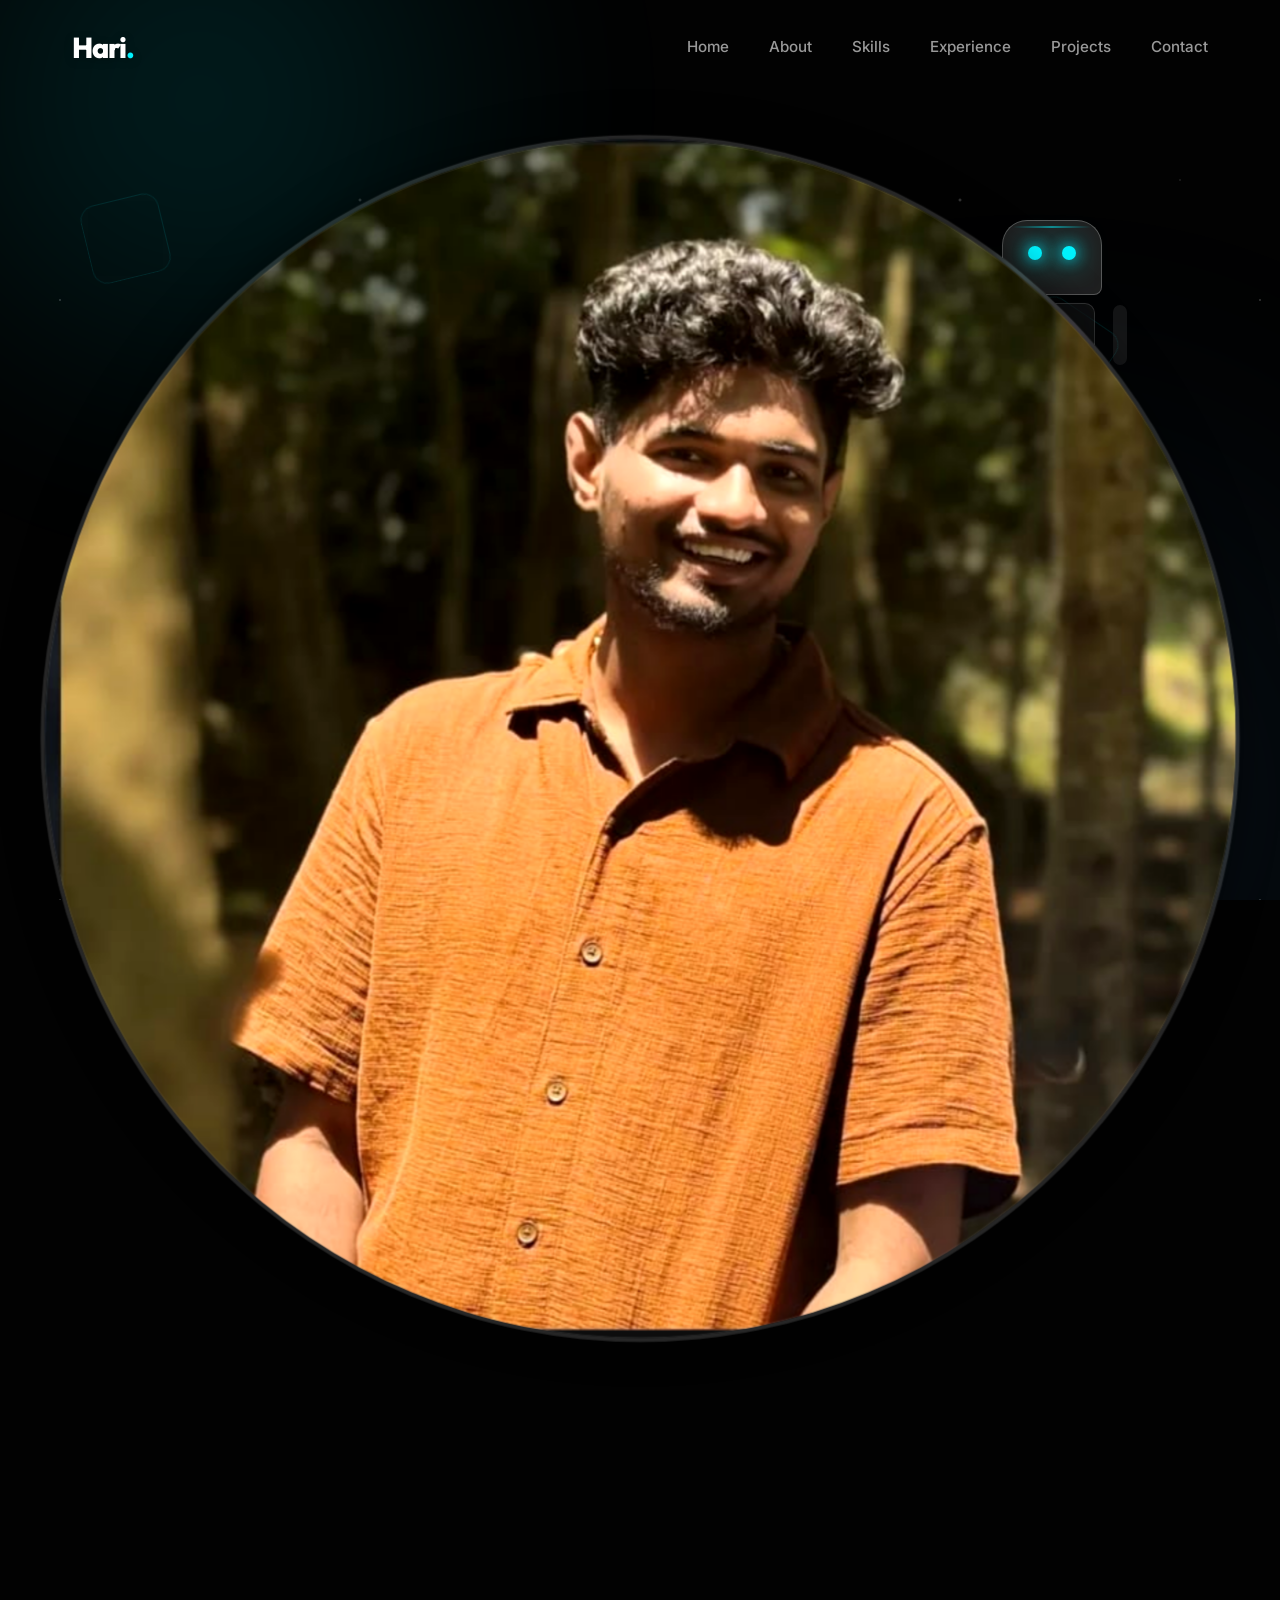
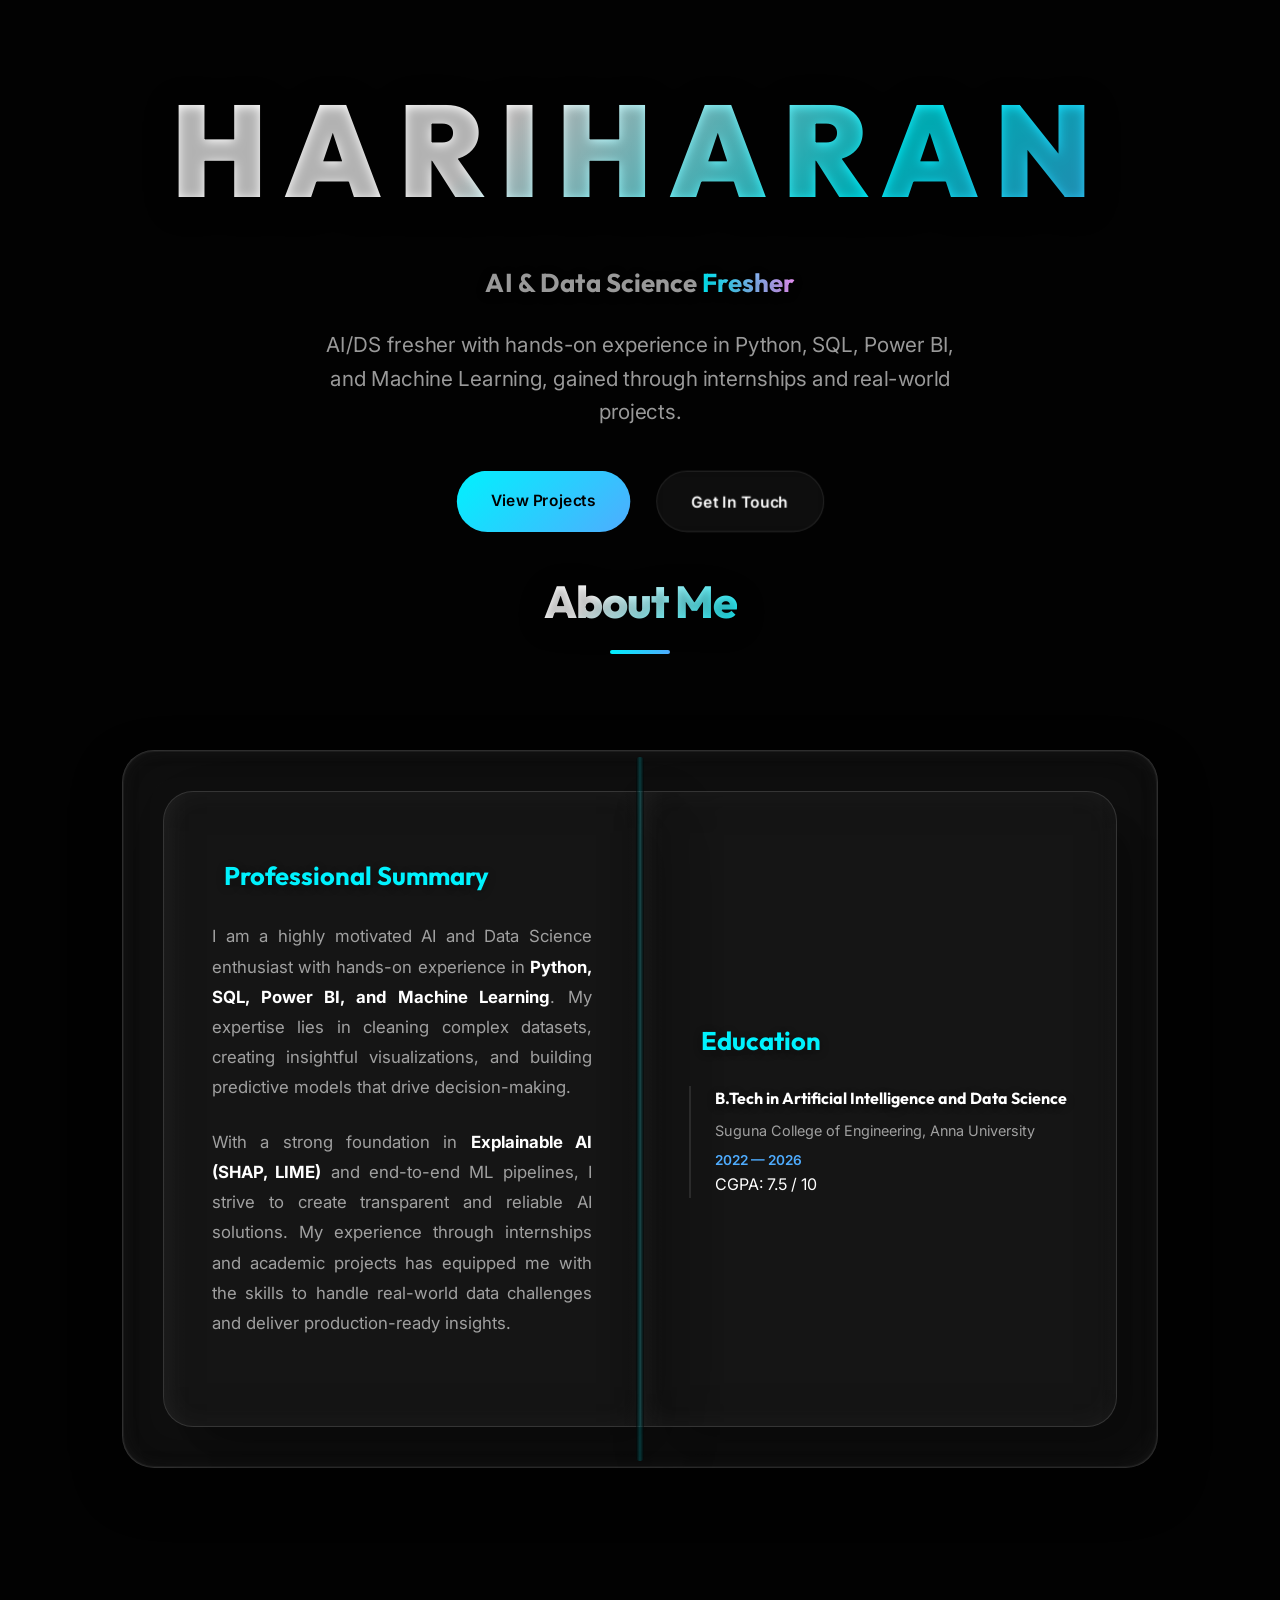
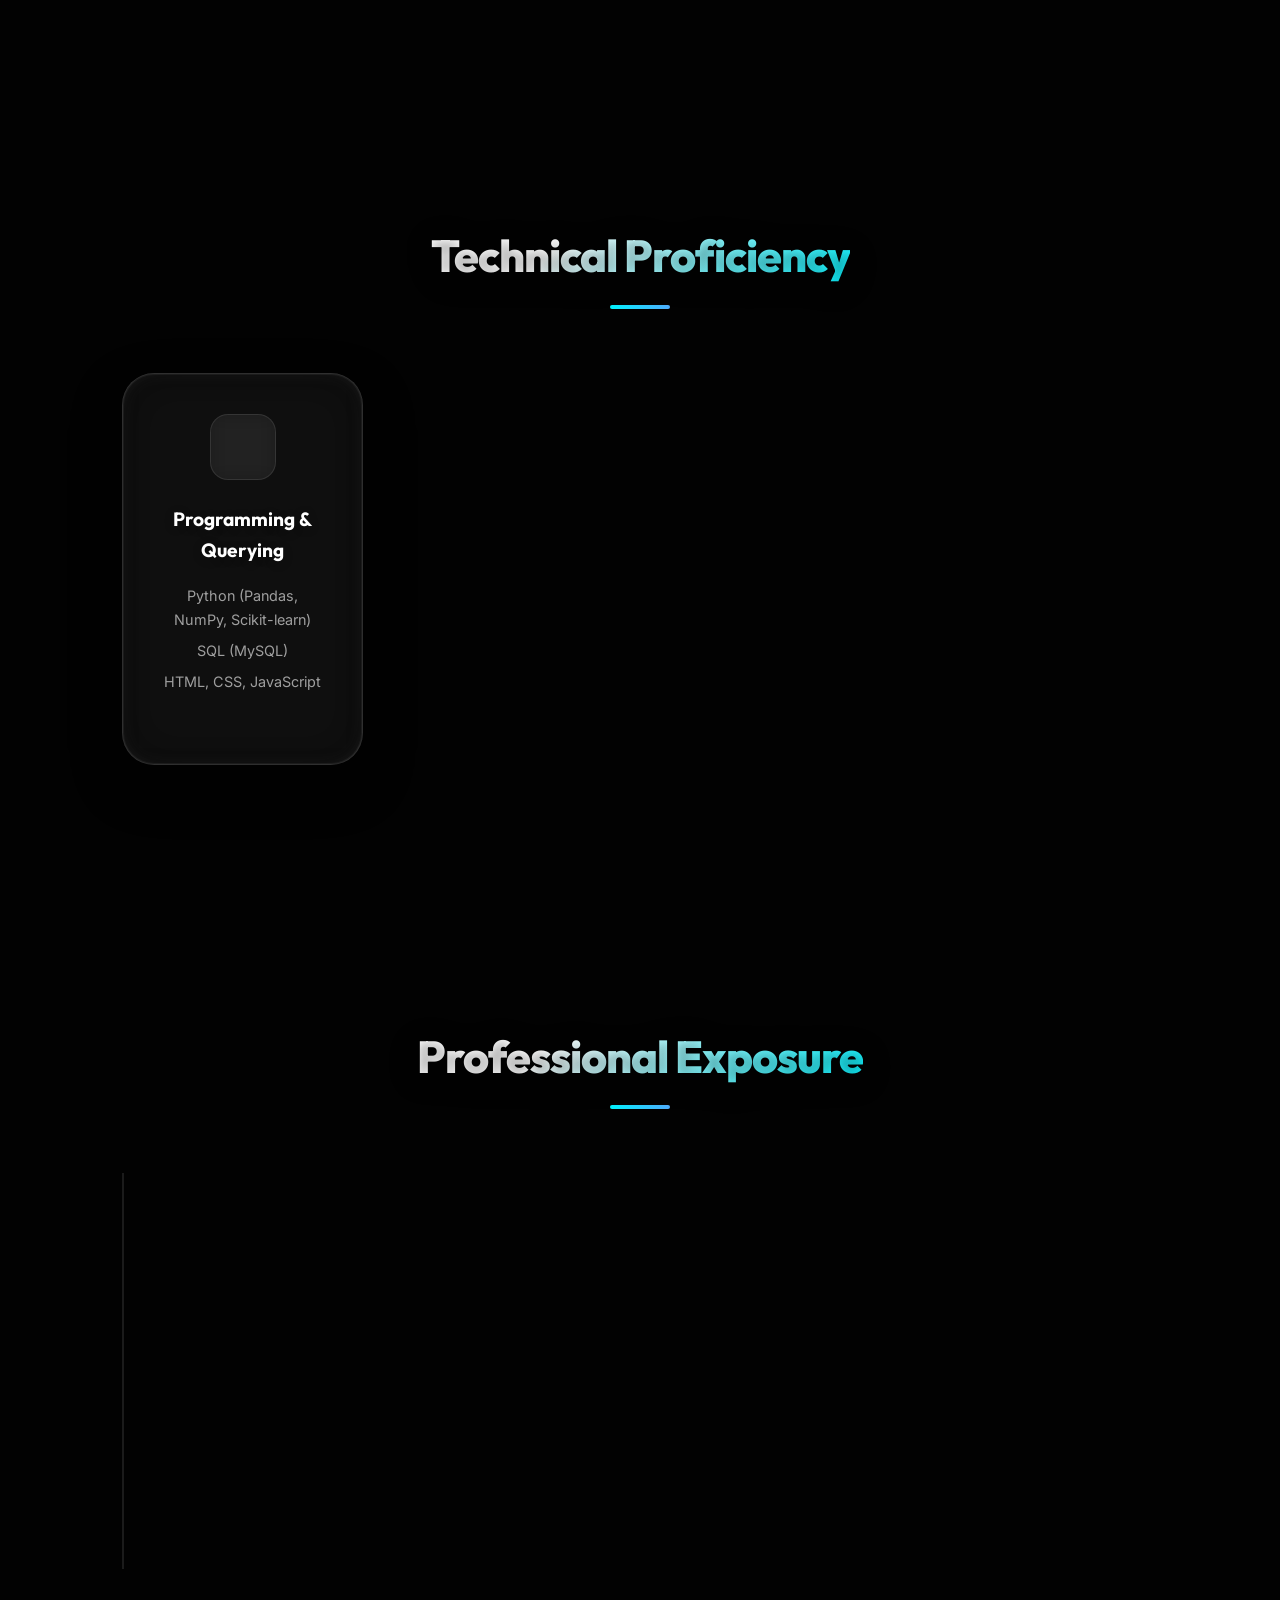
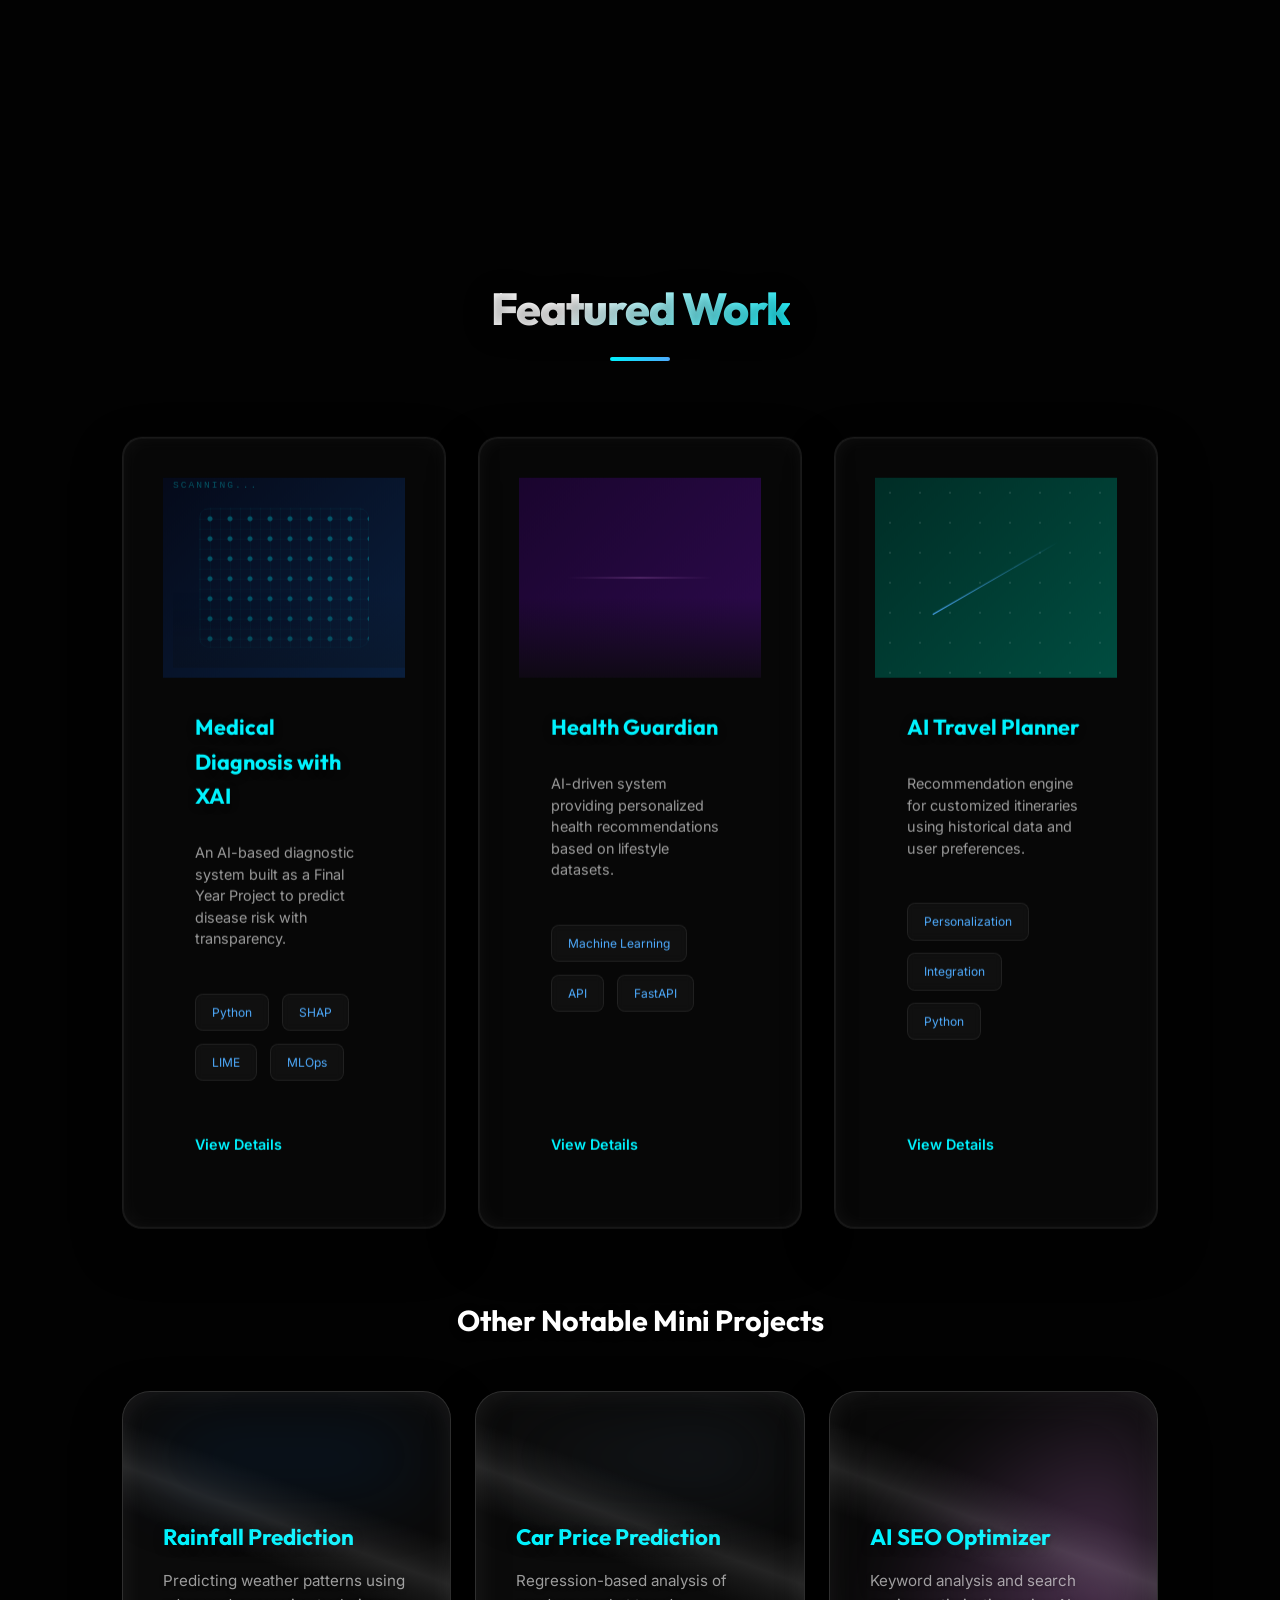
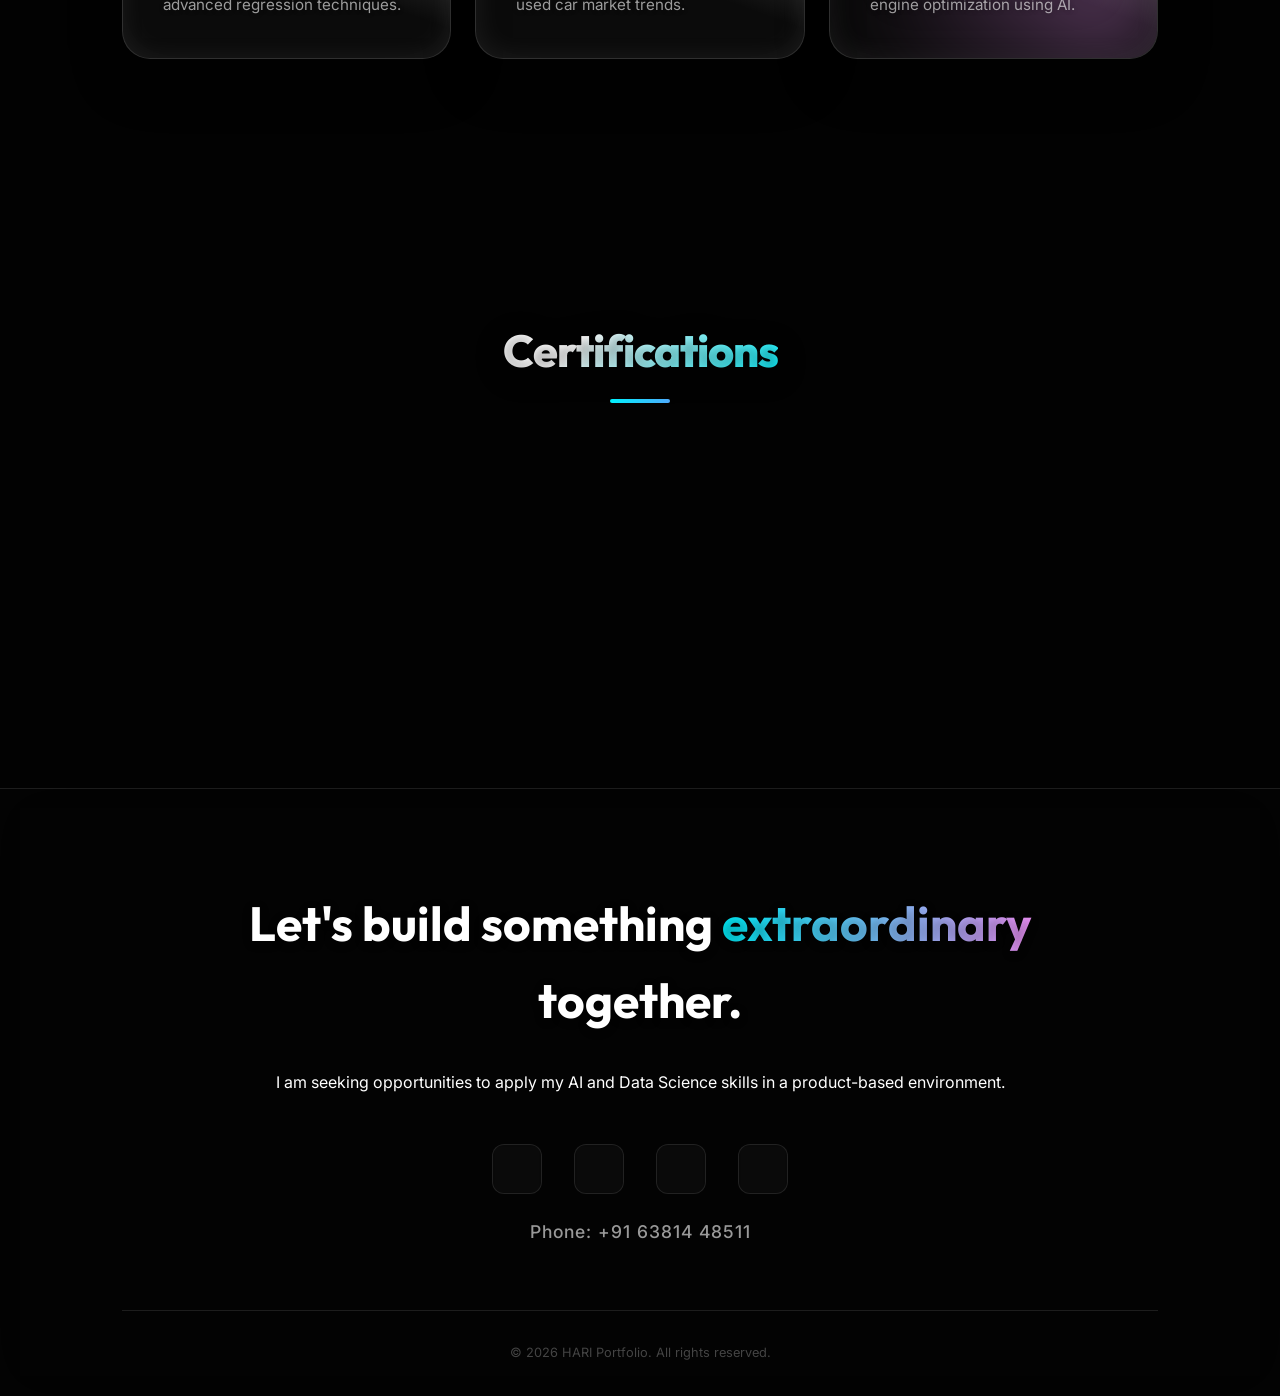
==== index.html @ d2ba9788 "Update index.html" ====
<!DOCTYPE html>
<html lang="en">

<head>
    <meta charset="UTF-8">
    <meta name="viewport" content="width=device-width, initial-scale=1.0">
    <title>Portfolio | AI & Data Science Fresher</title>
    <meta name="description"
        content="Professional portfolio of an AI & Machine Learning Engineer and Data Analyst specializing in Python, SQL, Power BI, and Explainable AI.">

    <!-- Google Fonts -->
    <link rel="preconnect" href="https://fonts.googleapis.com">
    <link rel="preconnect" href="https://fonts.gstatic.com" crossorigin>
    <link
        href="https://fonts.googleapis.com/css2?family=Inter:wght@300;400;500;600;700&family=Outfit:wght@300;400;500;600;700;800&display=swap"
        rel="stylesheet">

    <!-- Lucide Icons (via CDN) -->
    <script src="https://unpkg.com/lucide@latest"></script>

    <link rel="stylesheet" href="style.css">
</head>

<body>
    <!-- Background Parallax Elements -->
    <div class="parallax-bg">
        <div class="stars parallax" data-speed="0.05" data-translate-x="0.1"></div>
        <div class="floating-shape shape-1 parallax" data-speed="0.3" data-translate-x="-0.2">
            <i data-lucide="brain"></i>
        </div>
        <div class="floating-shape shape-2 parallax" data-speed="0.5" data-translate-x="0.3">
            <i data-lucide="network"></i>
        </div>
        <div class="floating-shape shape-3 parallax" data-speed="0.2" data-translate-x="-0.1">
            <i data-lucide="database"></i>
        </div>
        <div class="floating-shape shape-4 parallax" data-speed="0.4" data-translate-x="0.2">
            <i data-lucide="cpu"></i>
        </div>
        <div class="blob blob-1"></div>
        <div class="blob blob-2"></div>
        <div class="blob blob-3"></div>

        <!-- Floating Robot Assistant -->
        <div class="robot-container parallax" data-speed="0.6">
            <div class="robot">
                <div class="robot-head">
                    <div class="robot-eye left"></div>
                    <div class="robot-eye right"></div>
                    <div class="robot-scanner"></div>
                </div>
                <div class="robot-body">
                    <div class="robot-core"></div>
                </div>
                <div class="robot-arm left"></div>
                <div class="robot-arm right"></div>
            </div>
        </div>

        <div class="robot-container robot-2 parallax" data-speed="0.4">
            <div class="robot">
                <div class="robot-head">
                    <div class="robot-eye left"></div>
                    <div class="robot-eye right"></div>
                    <div class="robot-scanner"></div>
                </div>
                <div class="robot-body">
                    <div class="robot-core"></div>
                </div>
                <div class="robot-arm left"></div>
                <div class="robot-arm right"></div>
            </div>
        </div>
    </div>

    <!-- Navigation -->
    <nav id="navbar">
        <div class="nav-container">
            <div class="logo">Hari<span>.</span></div>
            <ul class="nav-links">
                <li><a href="#home">Home</a></li>
                <li><a href="#about">About</a></li>
                <li><a href="#skills">Skills</a></li>
                <li><a href="#experience">Experience</a></li>
                <li><a href="#projects">Projects</a></li>
                <li><a href="#contact">Contact</a></li>
            </ul>
            <div class="menu-toggle" id="mobile-menu">
                <i data-lucide="menu"></i>
            </div>
        </div>
    </nav>

    <main>
        <!-- Home / Hero Section -->
        <section id="home" class="hero">
            <div class="profile-container parallax" data-speed="0.1" data-scale="1.05">
                <div class="profile-frame">
                    <img src="WhatsApp Image 2026-02-09 at 9.41.55 PM.jpeg" alt="HARIHARAN" class="profile-img">
                    <div class="frame-glow"></div>
                </div>
            </div>
            <div class="content parallax" data-speed="0.4" data-scale="1.1">
                <h2 class="reveal">Hello, I'm</h2>
                <h1 class="reveal delay-1">HARIHARAN</h1>
                <h3 class="reveal delay-1 subtitle">AI & Data Science <span class="gradient-text">Fresher</span></h3>
                <p class="reveal delay-2">AI/DS fresher with hands-on experience in Python, SQL, Power BI, and Machine
                    Learning, gained through internships and real-world projects.</p>
                <div class="cta-btns reveal delay-3">
                    <a href="#projects" class="btn btn-primary">View Projects</a>
                    <a href="#contact" class="btn btn-secondary">Get In Touch</a>
                </div>
            </div>
        </section>

        <!-- About / Summary Section -->
        <section id="about" class="section">
            <div class="container">
                <div class="section-title">
                    <h2>About Me</h2>
                    <div class="line"></div>
                </div>
                <div class="about-book-container reveal">
                    <div class="book-spine"></div>
                    <div class="about-content glass book-frame">
                        <!-- Left Page -->
                        <div class="book-page left-page">
                            <div class="about-text">
                                <h3><i data-lucide="user"></i> Professional Summary</h3>
                                <p>I am a highly motivated AI and Data Science enthusiast with hands-on experience in
                                    <strong>Python, SQL, Power BI, and Machine Learning</strong>. My expertise lies in
                                    cleaning
                                    complex datasets, creating insightful visualizations, and building predictive models
                                    that
                                    drive decision-making.
                                </p>
                                <p>With a strong foundation in <strong>Explainable AI (SHAP, LIME)</strong> and
                                    end-to-end
                                    ML
                                    pipelines, I strive to create transparent and reliable AI solutions. My experience
                                    through
                                    internships and academic projects has equipped me with the skills to handle
                                    real-world data
                                    challenges and deliver production-ready insights.</p>
                            </div>
                        </div>

                        <!-- Right Page -->
                        <div class="book-page right-page">
                            <div class="education">
                                <h3><i data-lucide="graduation-cap"></i> Education</h3>
                                <div class="edu-item">
                                    <h4>B.Tech in Artificial Intelligence and Data Science</h4>
                                    <p class="school">Suguna College of Engineering, Anna University</p>
                                    <p class="date">2022 — 2026</p>
                                    <p class="status">CGPA: 7.5 / 10</p>
                                </div>
                            </div>
                        </div>
                    </div>
                </div>
            </div>
        </section>

        <!-- Skills Section -->
        <section id="skills" class="section">
            <div class="container">
                <div class="section-title">
                    <h2>Technical Proficiency</h2>
                    <div class="line"></div>
                </div>
                <div class="skills-grid">
                    <div class="skill-category glass card">
                        <div class="icon-box"><i data-lucide="code"></i></div>
                        <h3>Programming & Querying</h3>
                        <ul>
                            <li>Python (Pandas, NumPy, Scikit-learn)</li>
                            <li>SQL (MySQL)</li>
                            <li>HTML, CSS, JavaScript</li>
                        </ul>
                    </div>
                    <div class="skill-category glass card reveal delay-1">
                        <div class="icon-box"><i data-lucide="bar-chart-3"></i></div>
                        <h3>Data Analysis & Viz</h3>
                        <ul>
                            <li>Power BI (DAX, Dashboards)</li>
                            <li>Excel (Pivot Tables, VLOOKUP)</li>
                            <li>Matplotlib & Seaborn</li>
                        </ul>
                    </div>
                    <div class="skill-category glass card reveal delay-2">
                        <div class="icon-box"><i data-lucide="brain-circuit"></i></div>
                        <h3>Machine Learning</h3>
                        <ul>
                            <li>EDA & Feature Engineering</li>
                            <li>Supervised & Unsupervised Learning</li>
                            <li>Explainable AI (SHAP, LIME)</li>
                        </ul>
                    </div>
                    <div class="skill-category glass card reveal delay-3">
                        <div class="icon-box"><i data-lucide="wrench"></i></div>
                        <h3>Web & Tools</h3>
                        <ul>
                            <li>HTML, CSS, JavaScript (Node.js basics)</li>
                            <li>Git & GitHub</li>
                            <li>Jupyter, Colab, VS Code</li>
                        </ul>
                    </div>
                </div>
            </div>
        </section>

        <!-- Experience Section -->
        <section id="experience" class="section">
            <div class="container">
                <div class="section-title">
                    <h2>Professional Exposure</h2>
                    <div class="line"></div>
                </div>
                <div class="timeline">
                    <div class="timeline-item glass card reveal">
                        <div class="time">Aug – Oct 2025</div>
                        <div class="content">
                            <h3>AI & Machine Learning Intern</h3>
                            <h4>Big-Si-Bucks Innovation Pvt. Ltd.</h4>
                            <ul>
                                <li>Applied supervised and unsupervised ML models on real-world datasets for predictive
                                    analytics.</li>
                                <li>Performed comprehensive data preprocessing, feature engineering, and rigorous model
                                    evaluation.</li>
                                <li>Built explainable AI solutions using SHAP and LIME to provide transparent model
                                    decisions.</li>
                                <li>Developed ML pipelines and supported deployment for real-time inference in an
                                    industry setting.</li>
                                <li>Utilized Python and Power BI to bridge the gap between model performance and
                                    business insights.</li>
                            </ul>
                        </div>
                    </div>
                </div>
            </div>
        </section>

        <!-- Projects Section -->
        <section id="projects" class="section">
            <div class="container">
                <div class="section-title">
                    <h2>Featured Work</h2>
                    <div class="line"></div>
                </div>
                <div class="projects-grid">
                    <!-- Project 1 -->
                    <div class="project-card glass reveal parallax" data-speed="0.1">
                        <div class="project-img" id="img-medical">
                            <i data-lucide="stethoscope" class="project-main-icon"></i>
                        </div>
                        <div class="project-info">
                            <h3>Medical Diagnosis with XAI</h3>
                            <p>An AI-based diagnostic system built as a Final Year Project to predict disease risk with
                                transparency.</p>
                            <div class="tags">
                                <span>Python</span><span>SHAP</span><span>LIME</span><span>MLOps</span>
                            </div>
                            <a href="javascript:void(0)" class="project-link"
                                onclick="openProjectModal('medical-xai')">View Details <i
                                    data-lucide="arrow-up-right"></i></a>
                        </div>
                    </div>
                    <!-- Project 2 -->
                    <div class="project-card glass reveal delay-1 parallax" data-speed="0.1">
                        <div class="project-img" id="img-health">
                            <i data-lucide="shield-check" class="project-main-icon"></i>
                        </div>
                        <div class="project-info">
                            <h3>Health Guardian</h3>
                            <p>AI-driven system providing personalized health recommendations based on lifestyle
                                datasets.</p>
                            <div class="tags">
                                <span>Machine Learning</span><span>API</span><span>FastAPI</span>
                            </div>
                            <a href="javascript:void(0)" class="project-link"
                                onclick="openProjectModal('health-guardian')">View Details <i
                                    data-lucide="arrow-up-right"></i></a>
                        </div>
                    </div>
                    <!-- Project 3 -->
                    <div class="project-card glass reveal delay-2 parallax" data-speed="0.1">
                        <div class="project-img" id="img-travel">
                            <i data-lucide="map" class="project-main-icon"></i>
                        </div>
                        <div class="project-info">
                            <h3>AI Travel Planner</h3>
                            <p>Recommendation engine for customized itineraries using historical data and user
                                preferences.</p>
                            <div class="tags">
                                <span>Personalization</span><span>Integration</span><span>Python</span>
                            </div>
                            <a href="javascript:void(0)" class="project-link"
                                onclick="openProjectModal('travel-planner')">View Details <i
                                    data-lucide="arrow-up-right"></i></a>
                        </div>
                    </div>
                </div>

                <div class="additional-projects">
                    <h3>Other Notable Mini Projects</h3>
                    <div class="other-grid">
                        <div class="other-card glass reveal project-rainfall">
                            <div class="other-card-bg"></div>
                            <i data-lucide="cloud-rain" class="mini-project-icon"></i>
                            <h4>Rainfall Prediction</h4>
                            <p>Predicting weather patterns using advanced regression techniques.</p>
                        </div>
                        <div class="other-card glass reveal project-car">
                            <div class="other-card-bg"></div>
                            <i data-lucide="car" class="mini-project-icon"></i>
                            <h4>Car Price Prediction</h4>
                            <p>Regression-based analysis of used car market trends.</p>
                        </div>
                        <div class="other-card glass reveal project-seo">
                            <div class="other-card-bg"></div>
                            <i data-lucide="search" class="mini-project-icon"></i>
                            <h4>AI SEO Optimizer</h4>
                            <p>Keyword analysis and search engine optimization using AI.</p>
                        </div>
                    </div>
                </div>
            </div>
        </section>

        <!-- Certifications Section -->
        <section id="certifications" class="section">
            <div class="container">
                <div class="section-title">
                    <h2>Certifications</h2>
                    <div class="line"></div>
                </div>
                <div class="certs-list">
                    <div class="cert-item glass reveal clickable-cert"
                        onclick="openCertModal('cert_oracle.png', 'Oracle Cloud Infrastructure – Foundations')">
                        <i data-lucide="award"></i>
                        <span>Oracle Cloud Infrastructure – Foundations</span>
                    </div>
                    <div class="cert-item glass reveal clickable-cert"
                        onclick="openCertModal('cert_google.png', 'Google Data Analytics – Foundations')">
                        <i data-lucide="award"></i>
                        <span>Google Data Analytics – Foundations</span>
                    </div>
                    <div class="cert-item glass reveal clickable-cert"
                        onclick="openCertModal('cert_ibm.png', 'IBM Machine Learning Certification')">
                        <i data-lucide="award"></i>
                        <span>IBM Machine Learning Certification</span>
                    </div>
                    <div class="cert-item glass reveal clickable-cert"
                        onclick="openCertModal('cert_excel.png', 'Business Analytics with Excel')">
                        <i data-lucide="award"></i>
                        <span>Business Analytics with Excel</span>
                    </div>
                    <div class="cert-item glass reveal clickable-cert"
                        onclick="openCertModal('cert_devops.png', 'DevOps – Infosys Springboard')">
                        <i data-lucide="award"></i>
                        <span>DevOps – Infosys Springboard</span>
                    </div>
                    <div class="cert-item glass reveal clickable-cert"
                        onclick="openCertModal('cert_office.png', 'Microsoft Office Essentials')">
                        <i data-lucide="award"></i>
                        <span>Microsoft Office Essentials</span>
                    </div>
                </div>
            </div>
        </section>
    </main>

    <footer id="contact">
        <div class="container">
            <div class="footer-content">
                <div class="footer-info">
                    <h2>Let's build something <span class="gradient-text">extraordinary</span> together.</h2>
                    <p>I am seeking opportunities to apply my AI and Data Science skills in a product-based environment.
                    </p>
                    <div class="social-links">
                        <a href="https://github.com/Hariklk" target="_blank" title="My GitHub Profile"><i
                                data-lucide="github"></i></a>
                        <a href="https://www.linkedin.com/in/hariharan9585b/" target="_blank"
                            title="My LinkedIn Profile"><i data-lucide="linkedin"></i></a>
                        <a href="mailto:hariharan9585B@gmail.com" title="Email Me"><i data-lucide="mail"></i></a>
                        <a href="tel:6381448511" title="Call Me"><i data-lucide="phone"></i></a>
                    </div>
                    <p class="phone-number">Phone: +91 63814 48511</p>
                </div>
            </div>
            <div class="footer-bottom">
                <p>&copy; 2026 HARI Portfolio. All rights reserved.</p>
            </div>
        </div>
    </footer>

    <script src="script.js"></script>
    <script>
        lucide.createIcons();

        // Project Modals Data
        const projectsData = {
            'travel-planner': {
                title: 'AI Travel Planner',
                overview: 'An AI-powered travel planning and tracking application that generates personalized travel itineraries based on user preferences, budget, travel history, and trip duration. The system helps users plan smarter trips by recommending destinations, activities, and schedules using machine learning.',
                problem: 'Travel planning is often time-consuming and generic, with limited personalization. Users struggle to find itineraries that match their preferences, budget, and interests. This project addresses the need for an intelligent, personalized travel planning solution that adapts to individual user data.',
                tech: ['Python', 'Scikit-learn', 'Pandas', 'NumPy', 'Matplotlib', 'Seaborn', 'Flask', 'MySQL'],
                github: 'https://github.com/Hariklk/t-A-Personalized-Travel-Planning-and-Tracking-App'
            },
            'health-guardian': {
                title: 'Health Guardian – AI Health Recommendation System',
                overview: 'Health Guardian is an AI-powered health recommendation system that delivers personalized health insights and preventive recommendations based on user health metrics and lifestyle data. The system leverages machine learning to support informed health decisions and promote proactive wellness management.',
                problem: 'Generic health advice fails to consider individual health conditions and lifestyle differences. Users lack personalized, data-driven recommendations that adapt to their unique profiles. This project addresses this gap by providing customized health recommendations using AI.',
                tech: ['Python', 'Scikit-learn', 'Pandas', 'NumPy', 'SHAP', 'LIME', 'Flask', 'MySQL'],
                dataset: 'User health data including age, BMI, lifestyle habits, activity levels, and medical indicators. Structured dataset prepared for supervised learning. Data preprocessing included handling missing values and normalization.',
                github: 'https://github.com/Hariklk/HealthGuardian-LLM'
            },
            'medical-xai': {
                title: 'Medical Diagnosis with XAI',
                overview: 'An AI-based health diagnostic system that combines medical image processing and machine learning to predict disease risk while providing transparent, explainable predictions using Explainable AI (XAI). The system aims to support clinical-style decision-making by enhancing both accuracy and interpretability of medical AI models.',
                problem: 'Traditional diagnostic methods and many AI models lack interpretability, especially when working with medical images. Healthcare professionals require accurate and explainable diagnostic systems to trust AI-assisted decisions. This project addresses the need for a reliable, interpretable, and image-based diagnostic solution.',
                tech: ['Python', 'OpenCV', 'CNNs', 'Scikit-learn', 'SHAP', 'LIME', 'FastAPI', 'Matplotlib'],
                dataset: 'Medical imaging dataset (X-ray / scan images) with labeled data for disease classification. Preprocessing includes resizing, normalization, noise reduction, and augmentation.',
                workflow: 'Collected and preprocessed medical images using image processing techniques. Applied image enhancement, normalization, and augmentation. Trained CNN-based models for disease classification. Integrated structured patient data with image-based predictions. Applied XAI techniques (SHAP, LIME) to explain model decisions.',
                models: 'Convolutional Neural Networks (CNN), Logistic Regression, and Random Forest. Hybrid approach combining image-based and tabular predictions.',
                metrics: 'Accuracy, Precision, Recall (priority for medical safety), and F1-score.'
            }
        };

        function openProjectModal(id) {
            const data = projectsData[id];
            if (!data) return;

            const modal = document.getElementById('project-modal');
            document.getElementById('modal-title').innerText = data.title;
            document.getElementById('modal-overview').innerText = data.overview;
            document.getElementById('modal-problem').innerText = data.problem;

            const techContainer = document.getElementById('modal-tech');
            techContainer.innerHTML = '';
            data.tech.forEach(t => {
                const span = document.createElement('span');
                span.className = 'tag';
                span.innerText = t;
                techContainer.appendChild(span);
            });

            const githubContainer = document.getElementById('modal-github-container');
            const githubLink = document.getElementById('modal-github');
            if (data.github) {
                githubLink.setAttribute('href', data.github);
                githubContainer.style.display = 'block';
            } else {
                githubContainer.style.display = 'none';
            }

            const helpers = {
                'modal-dataset': data.dataset,
                'modal-workflow': data.workflow,
                'modal-models': data.models,
                'modal-metrics': data.metrics
            };

            Object.keys(helpers).forEach(id => {
                const container = document.getElementById(id + '-container');
                const text = document.getElementById(id);
                if (helpers[id]) {
                    text.innerText = helpers[id];
                    container.style.display = 'block';
                } else {
                    container.style.display = 'none';
                }
            });

            modal.classList.add('active');
            lucide.createIcons(); // Ensure icon in dynamic content renders
            document.body.style.overflow = 'hidden';
        }

        function closeProjectModal() {
            const modal = document.getElementById('project-modal');
            modal.classList.remove('active');
            document.body.style.overflow = 'auto';
        }

        function openCertModal(imgSrc, title) {
            const modal = document.getElementById('cert-modal');
            const modalImg = document.getElementById('cert-modal-img');
            const modalTitle = document.getElementById('cert-modal-title');

            modalImg.src = imgSrc;
            modalTitle.innerText = title;
            modal.classList.add('active');
            document.body.style.overflow = 'hidden';
        }

        function closeCertModal() {
            const modal = document.getElementById('cert-modal');
            modal.classList.remove('active');
            document.body.style.overflow = 'auto';
        }
    </script>

    <!-- Certification Modal -->
    <div id="cert-modal" class="modal-overlay" onclick="closeCertModal()">
        <div class="cert-modal-content glass" onclick="event.stopPropagation()">
            <button class="close-btn" onclick="closeCertModal()">&times;</button>
            <h3 id="cert-modal-title">Certification</h3>
            <div class="cert-img-container">
                <img id="cert-modal-img" src="" alt="Certification">
                <div class="cert-glass-overlay"></div>
            </div>
        </div>
    </div>

    <!-- Project Details Modal -->
    <div id="project-modal" class="modal-overlay" onclick="closeProjectModal()">
        <div class="modal-content glass" onclick="event.stopPropagation()">
            <button class="close-btn" onclick="closeProjectModal()">&times;</button>
            <h2 id="modal-title">Project Details</h2>
            <div class="modal-scroll-area">
                <div class="detail-section">
                    <h3><i data-lucide="info"></i> Project Overview</h3>
                    <p id="modal-overview"></p>
                </div>
                <div class="detail-section">
                    <h3><i data-lucide="target"></i> Problem Statement</h3>
                    <p id="modal-problem"></p>
                </div>
                <div class="detail-section">
                    <h3><i data-lucide="settings"></i> Tech Stack</h3>
                    <div id="modal-tech" class="tags"></div>
                </div>
                <div id="modal-dataset-container" class="detail-section" style="display: none;">
                    <h3><i data-lucide="database"></i> Dataset</h3>
                    <p id="modal-dataset"></p>
                </div>
                <div id="modal-workflow-container" class="detail-section" style="display: none;">
                    <h3><i data-lucide="activity"></i> Approach & Workflow</h3>
                    <p id="modal-workflow"></p>
                </div>
                <div id="modal-models-container" class="detail-section" style="display: none;">
                    <h3><i data-lucide="cpu"></i> Models & Algorithms</h3>
                    <p id="modal-models"></p>
                </div>
                <div id="modal-metrics-container" class="detail-section" style="display: none;">
                    <h3><i data-lucide="trending-up"></i> Evaluation Metrics</h3>
                    <p id="modal-metrics"></p>
                </div>
                <div id="modal-github-container" class="detail-section" style="display: none;">
                    <h3><i data-lucide="github"></i> Code Repository</h3>
                    <a id="modal-github"
                        href="https://github.com/Hariklk/t-A-Personalized-Travel-Planning-and-Tracking-App"
                        target="_blank" class="project-link">
                        View on GitHub <i data-lucide="external-link"></i>
                    </a>
                </div>
            </div>
        </div>
    </div>
</body>

</html>
---- style.css ----
:root {
    --bg-dark: #020202;
    --bg-card: rgba(18, 18, 18, 0.4);
    --bg-glass: rgba(255, 255, 255, 0.03);
    --primary: #00f2fe;
    --secondary: #4facfe;
    --accent: #f093fb;
    --text-main: #ffffff;
    --text-dim: rgba(255, 255, 255, 0.6);
    --glass-border: rgba(255, 255, 255, 0.1);
    --glass-inner-glow: inset 0 0 20px 0 rgba(255, 255, 255, 0.05);
    --transition-smooth: all 0.5s cubic-bezier(0.16, 1, 0.3, 1);
}

* {
    margin: 0;
    padding: 0;
    box-sizing: border-box;
}

body {
    font-family: 'Inter', sans-serif;
    background-color: var(--bg-dark);
    color: var(--text-main);
    overflow-x: hidden;
    line-height: 1.6;
    -webkit-font-smoothing: antialiased;
    -moz-osx-font-smoothing: grayscale;
}

h1,
h2,
h3,
h4,
.logo {
    font-family: 'Outfit', sans-serif;
    text-shadow: 0 2px 10px rgba(0, 0, 0, 0.3);
}

/* Background Parallax */
.parallax-bg {
    position: fixed;
    top: 0;
    left: 0;
    width: 100%;
    height: 100%;
    z-index: -1;
    overflow: hidden;
}

.parallax {
    transition: transform 0ms linear !important;
}

.stars {
    position: absolute;
    top: -50%;
    left: -50%;
    width: 200%;
    height: 200%;
    background-image:
        radial-gradient(1px 1px at 20px 30px, #fff, rgba(0, 0, 0, 0)),
        radial-gradient(1.5px 1.5px at 100px 150px, #fff, rgba(0, 0, 0, 0)),
        radial-gradient(1px 1px at 200px 300px, #fff, rgba(0, 0, 0, 0)),
        radial-gradient(2px 2px at 400px 50px, #fff, rgba(0, 0, 0, 0)),
        radial-gradient(1.5px 1.5px at 500px 400px, #fff, rgba(0, 0, 0, 0));
    background-size: 600px 600px;
    opacity: 0.3;
}

.floating-shape {
    position: absolute;
    border: 1px solid rgba(0, 242, 254, 0.1);
    border-radius: 15px;
    z-index: 0;
    display: flex;
    align-items: center;
    justify-content: center;
    color: rgba(0, 242, 254, 0.2);
    backdrop-filter: blur(5px);
}

.floating-shape i {
    width: 32px;
    height: 32px;
}

.shape-1 {
    width: 80px;
    height: 80px;
    top: 15%;
    left: 10%;
    transform: rotate(15deg);
}

.shape-2 {
    width: 100px;
    height: 100px;
    top: 70%;
    right: 5%;
    transform: rotate(-10deg);
}

.shape-3 {
    width: 70px;
    height: 70px;
    top: 45%;
    left: 25%;
    transform: rotate(25deg);
}

.shape-4 {
    width: 90px;
    height: 90px;
    top: 30%;
    right: 15%;
    transform: rotate(-20deg);
}

/* Framing & Organization */
.section-title {
    margin-bottom: 5rem;
    display: flex;
    flex-direction: column;
    align-items: center;
    text-align: center;
}

.about-content {
    display: grid;
    grid-template-columns: repeat(auto-fit, minmax(350px, 1fr));
    gap: 3rem;
    align-items: stretch;
}

.about-text {
    text-align: left;
    display: flex;
    flex-direction: column;
    justify-content: center;
}

.about-text p {
    text-align: justify;
    line-height: 1.8;
}

/* About Book Styles with Realistic Animation */
.about-book-container {
    perspective: 3000px;
    width: 100%;
    max-width: 1100px;
    margin: 4rem auto;
    position: relative;
    padding: 2rem 0;
}

.book-frame {
    display: grid;
    grid-template-columns: 1fr 1fr;
    gap: 0;
    position: relative;
    transform-style: preserve-3d;
}

.book-page {
    background: rgba(20, 20, 20, 0.45);
    backdrop-filter: blur(30px) saturate(210%);
    -webkit-backdrop-filter: blur(30px) saturate(210%);
    padding: 4rem 3rem;
    min-height: 550px;
    display: flex;
    flex-direction: column;
    justify-content: center;
    position: relative;
    border: 1px solid rgba(255, 255, 255, 0.15);
    box-shadow:
        inset 0 0 30px rgba(255, 255, 255, 0.05),
        25px 25px 50px rgba(0, 0, 0, 0.4);
    transition: transform 2.2s cubic-bezier(0.16, 1, 0.3, 1), opacity 1.5s ease;
}

@media (max-width: 480px) {
    .book-page {
        padding: 2rem 1.5rem;
        min-height: auto;
    }
}

.left-page {
    border-radius: 30px 0 0 30px;
    border-right: none;
    transform-origin: right center;
    transform: rotateY(-95deg) scale(0.9);
    opacity: 0;
}

.right-page {
    border-radius: 0 30px 30px 0;
    border-left: 1px solid rgba(255, 255, 255, 0.08);
    /* Spine line */
    transform-origin: left center;
    transform: rotateY(95deg) scale(0.9);
    opacity: 0;
}

/* Page Texture Overlay */
.book-page::after {
    content: '';
    position: absolute;
    inset: 0;
    background: linear-gradient(90deg,
            rgba(255, 255, 255, 0.02) 0%,
            transparent 5%,
            transparent 95%,
            rgba(0, 0, 0, 0.1) 100%);
    pointer-events: none;
    border-radius: inherit;
    z-index: 5;
}

/* Spine Shadow/Physics */
.book-spine {
    position: absolute;
    left: 50%;
    top: 5%;
    bottom: 5%;
    width: 8px;
    background: linear-gradient(90deg,
            rgba(0, 0, 0, 0.6) 0%,
            rgba(0, 242, 254, 0.2) 50%,
            rgba(0, 0, 0, 0.6) 100%);
    z-index: 20;
    transform: translateX(-50%);
    opacity: 0;
    transition: opacity 1.5s ease 0.8s;
    border-radius: 4px;
}

/* Open Animation trigger */
.about-book-container.active .left-page,
.about-book-container.active .right-page {
    transform: rotateY(0deg) scale(1);
    opacity: 1;
}

.about-book-container.active .book-spine {
    opacity: 1;
}

@media (max-width: 992px) {
    .book-frame {
        grid-template-columns: 1fr;
        gap: 3rem;
    }

    .left-page,
    .right-page {
        border-radius: 30px;
        transform: translateY(50px) !important;
        opacity: 0;
        min-height: auto;
    }

    .about-book-container.active .left-page,
    .about-book-container.active .right-page {
        transform: translateY(0) !important;
        opacity: 1;
    }

    .book-spine {
        display: none;
    }
}

.blob {
    position: absolute;
    border-radius: 50%;
    filter: blur(80px);
    opacity: 0.15;
    transition: transform 0.2s ease-out;
    z-index: 1;
}

.blob-1 {
    width: 600px;
    height: 600px;
    background: radial-gradient(circle, var(--primary), transparent);
    top: -200px;
    left: -100px;
    filter: blur(120px);
}

.blob-2 {
    width: 700px;
    height: 700px;
    background: radial-gradient(circle, var(--secondary), transparent);
    bottom: -250px;
    right: -100px;
    filter: blur(150px);
}

.blob-3 {
    width: 400px;
    height: 400px;
    background: radial-gradient(circle, var(--accent), transparent);
    top: 40%;
    right: 30%;
    filter: blur(100px);
}

/* Navigation */
nav {
    position: fixed;
    top: 0;
    width: 100%;
    padding: 1.5rem 0;
    z-index: 10000;
    transition: var(--transition-smooth);
}

nav.scrolled {
    background: rgba(10, 10, 10, 0.4);
    backdrop-filter: blur(20px) saturate(180%);
    -webkit-backdrop-filter: blur(20px) saturate(180%);
    padding: 1.2rem 0;
    border-bottom: 1px solid rgba(255, 255, 255, 0.1);
    box-shadow: 0 4px 30px rgba(0, 0, 0, 0.1);
}

.nav-container {
    max-width: 1200px;
    margin: 0 auto;
    display: flex;
    justify-content: space-between;
    align-items: center;
    padding: 0 2rem;
}

.logo {
    font-size: 1.8rem;
    font-weight: 800;
    letter-spacing: -1px;
}

.logo span {
    color: var(--primary);
}

.nav-links {
    display: flex;
    list-style: none;
    gap: 2.5rem;
}

.nav-links a {
    text-decoration: none;
    color: var(--text-dim);
    font-weight: 500;
    font-size: 0.95rem;
    transition: var(--transition-smooth);
}

.nav-links a:hover {
    color: var(--primary);
}

.menu-toggle {
    display: none;
    cursor: pointer;
}

/* Sections */
.section {
    padding: 8rem 0;
    position: relative;
    z-index: 1;
}

.container {
    max-width: 1100px;
    margin: 0 auto;
    padding: 0 2rem;
}

.section-title {
    margin-bottom: 4rem;
}

.section-title h2 {
    font-size: 2.8rem;
    font-weight: 800;
    margin-bottom: 0.8rem;
    letter-spacing: -1px;
    background: linear-gradient(135deg, #fff 30%, var(--primary) 100%);
    -webkit-background-clip: text;
    background-clip: text;
    -webkit-text-fill-color: transparent;
    filter: drop-shadow(0 5px 15px rgba(0, 0, 0, 0.2));
}

.section-title .line {
    width: 60px;
    height: 4px;
    background: linear-gradient(90deg, var(--primary), var(--secondary));
    border-radius: 2px;
}

/* Glass Card */
.glass {
    background: rgba(255, 255, 255, 0.03);
    backdrop-filter: blur(25px) saturate(210%) contrast(95%);
    -webkit-backdrop-filter: blur(25px) saturate(210%) contrast(95%);
    border: 1px solid rgba(255, 255, 255, 0.14);
    border-radius: 32px;
    padding: 2.5rem;
    box-shadow:
        0 20px 50px rgba(0, 0, 0, 0.4),
        inset 0 0 0 1px rgba(255, 255, 255, 0.05),
        var(--glass-inner-glow);
    transition: var(--transition-smooth);
}

.glass:hover {
    background: rgba(255, 255, 255, 0.08);
    border-color: rgba(255, 255, 255, 0.3);
    transform: translateY(-8px);
    box-shadow:
        0 40px 80px rgba(0, 0, 0, 0.5),
        inset 0 0 0 1px rgba(255, 255, 255, 0.1),
        var(--glass-inner-glow);
}

/* Hero & Profile Styling */
.hero {
    min-height: 100vh;
    display: flex;
    flex-direction: column;
    align-items: center;
    justify-content: center;
    text-align: center;
    padding: 140px 2rem 5rem;
    gap: 4rem;
    /* Increased gap */
}

.profile-wrapper {
    position: relative;
    width: 280px;
    height: 280px;
    margin-bottom: 2rem;
    z-index: 5;
}

.profile-container {
    position: relative;
    width: 100%;
    height: 100%;
    z-index: 10;
    cursor: pointer;
}

.profile-robot {
    position: absolute;
    top: 50%;
    left: 50%;
    transform: translate(-50%, -50%) scale(0.3);
    width: 100px;
    /* More compact width */
    z-index: 1;
    opacity: 0;
    transition: all 0.6s cubic-bezier(0.34, 1.56, 0.64, 1);
    pointer-events: none;
    filter: drop-shadow(0 0 15px rgba(0, 242, 254, 0.2));
}

.profile-robot.active {
    top: -45px;
    /* Adjusted for smaller size */
    opacity: 1;
    transform: translate(-50%, 0) scale(0.85);
    /* Sleek, smaller scale */
    filter: drop-shadow(0 0 25px rgba(0, 242, 254, 0.4));
}

.speech-bubble {
    position: absolute;
    top: -30px;
    right: -85px;
    background: linear-gradient(135deg, var(--primary), var(--secondary));
    color: #000;
    padding: 8px 16px;
    border-radius: 18px 18px 18px 0;
    font-weight: 800;
    font-size: 0.85rem;
    font-family: 'Outfit', sans-serif;
    opacity: 0;
    transform: scale(0);
    transition: all 0.4s cubic-bezier(0.34, 1.56, 0.64, 1) 0.3s;
    box-shadow: 0 10px 20px rgba(0, 242, 254, 0.3);
    white-space: nowrap;
    text-transform: uppercase;
    letter-spacing: 0.5px;
}

.profile-robot.active .speech-bubble {
    opacity: 1;
    transform: scale(1);
}

.profile-robot .robot-head {
    width: 80px;
    height: 60px;
    background: rgba(255, 255, 255, 0.15);
    border: 1.5px solid rgba(0, 242, 254, 0.5);
    border-radius: 20px 20px 6px 6px;
    margin: 0 auto;
}

.profile-robot .robot-body {
    width: 65px;
    height: 70px;
    background: rgba(255, 255, 255, 0.1);
    border: 1.5px solid rgba(0, 242, 254, 0.3);
    border-radius: 8px 8px 25px 25px;
    margin: -4px auto 0;
}

.profile-robot .robot-core {
    width: 28px;
    height: 28px;
    background: radial-gradient(circle, #f093fb, #f5576c);
    box-shadow: 0 0 15px #f093fb;
}

.profile-robot .robot-arm {
    width: 12px;
    height: 50px;
    background: rgba(255, 255, 255, 0.15);
}

.profile-robot .robot-eye {
    width: 12px;
    height: 12px;
    box-shadow: 0 0 12px var(--primary), 0 0 24px var(--primary);
}

.profile-frame {
    width: 100%;
    height: 100%;
    border-radius: 50%;
    overflow: hidden;
    position: relative;
    border: 4px solid var(--glass-border);
    backdrop-filter: blur(15px);
    -webkit-backdrop-filter: blur(15px);
    box-shadow: 0 0 40px rgba(0, 0, 0, 0.5);
    background: rgba(255, 255, 255, 0.05);
    transition: var(--transition-smooth);
}

.profile-frame:hover {
    transform: scale(1.05);
    outline-width: 4px;
    outline-color: var(--secondary);
    box-shadow: 0 0 60px rgba(0, 242, 254, 0.2);
}

.profile-img {
    width: 100%;
    height: 100%;
    object-fit: cover;
    filter: brightness(1.05) contrast(1.05) saturate(1.1);
}

.frame-glow {
    position: absolute;
    inset: -15px;
    background: radial-gradient(circle, var(--primary), transparent 70%);
    opacity: 0.2;
    z-index: -1;
    animation: breathingGlow 4s ease-in-out infinite;
}

@keyframes breathingGlow {

    0%,
    100% {
        opacity: 0.2;
        transform: scale(1);
    }

    50% {
        opacity: 0.5;
        transform: scale(1.1);
    }
}

.profile-robot.active .robot-arm.right {
    animation: robotWave 0.6s ease-in-out infinite;
    transform-origin: top center;
}

@keyframes robotWave {

    0%,
    100% {
        transform: rotate(-15deg);
    }

    50% {
        transform: rotate(-110deg);
    }
}

.hero h1 {
    font-size: clamp(4rem, 12vw, 7.5rem);
    font-weight: 900;
    letter-spacing: 15px;
    margin-bottom: 0.5rem;
    text-transform: uppercase;
    background: linear-gradient(135deg,
            #ffffff 20%,
            var(--primary) 40%,
            var(--secondary) 60%,
            #ffffff 80%);
    background-size: 200% auto;
    -webkit-background-clip: text;
    background-clip: text;
    -webkit-text-fill-color: transparent;
    filter: drop-shadow(0 5px 15px rgba(0, 0, 0, 0.3));
    animation: professionalShine 10s linear infinite;
    transition: var(--transition-smooth);
    position: relative;
}

.hero h1:hover {
    letter-spacing: 20px;
    filter: drop-shadow(0 0 25px rgba(0, 242, 254, 0.4));
}

@keyframes professionalShine {
    0% {
        background-position: 0% center;
    }

    100% {
        background-position: 200% center;
    }
}



.profile-frame::after {
    content: '';
    position: absolute;
    inset: 0;
    border: 1px solid rgba(255, 255, 255, 0.1);
    border-radius: 50%;
    pointer-events: none;
}

.subtitle {
    font-size: 1.5rem;
    color: var(--text-dim);
    margin-bottom: 1.5rem;
}

.hero .content {
    margin-top: 2rem;
    position: relative;
    z-index: 10;
}

.hero h2 {
    font-size: 1.2rem;
    color: var(--primary);
    text-transform: uppercase;
    letter-spacing: 4px;
    margin-bottom: 1rem;
}

/* Removed old h1 rules that conflict with .name-glitch */
.hero p {
    font-size: 1.2rem;
    color: var(--text-dim);
    max-width: 600px;
    margin: 0 auto 2.5rem;
}

.cta-btns {
    display: flex;
    gap: 1.5rem;
    justify-content: center;
}

.btn {
    padding: 1rem 2rem;
    border-radius: 50px;
    font-weight: 600;
    text-decoration: none;
    transition: var(--transition-smooth);
    font-size: 0.9rem;
}

.btn-primary {
    background: linear-gradient(135deg, var(--primary), var(--secondary));
    color: #000;
}

.btn-primary:hover {
    transform: translateY(-5px);
    box-shadow: 0 10px 20px rgba(0, 242, 254, 0.3);
}

.btn-secondary {
    border: 1px solid var(--glass-border);
    color: #fff;
    background: rgba(255, 255, 255, 0.05);
    backdrop-filter: blur(10px);
    -webkit-backdrop-filter: blur(10px);
}

.btn-secondary:hover {
    background: rgba(255, 255, 255, 0.1);
    border-color: rgba(255, 255, 255, 0.3);
    transform: translateY(-5px);
}

/* Realignment of About Text */
.about-text h3 {
    margin-bottom: 1.5rem;
    color: var(--primary);
}

.about-text p {
    margin-bottom: 1.5rem;
    color: var(--text-dim);
    font-size: 1.05rem;
}

.about-text strong {
    color: var(--text-main);
}

.about-text h3,
.education h3 {
    display: flex;
    align-items: center;
    gap: 12px;
    margin-bottom: 1.5rem;
    color: var(--primary);
    font-size: 1.6rem;
}

.book-page .about-text,
.book-page .education {
    width: 100%;
    opacity: 0;
    transform: translateY(20px);
    transition: all 1s ease 0.8s;
}

.about-book-container.active .book-page .about-text,
.about-book-container.active .book-page .education {
    opacity: 1;
    transform: translateY(0);
}

.edu-item {
    padding-left: 1.5rem;
    border-left: 2px solid var(--glass-border);
    position: relative;
}

.edu-item h4 {
    margin-bottom: 0.5rem;
}

.school {
    color: var(--text-dim);
    font-size: 0.9rem;
}

.date {
    color: var(--secondary);
    font-weight: 600;
    font-size: 0.85rem;
    margin-top: 0.5rem;
}

/* Skills Grid */
.skills-grid {
    display: grid;
    grid-template-columns: repeat(auto-fit, minmax(240px, 1fr));
    gap: 1.5rem;
}

.skill-category {
    text-align: center;
    transition: var(--transition-smooth);
}

.skill-category:hover {
    border-color: rgba(0, 242, 254, 0.4);
    transform: translateY(-10px);
    background: rgba(255, 255, 255, 0.08);
    box-shadow: 0 10px 40px rgba(0, 242, 254, 0.1);
}

.icon-box {
    width: 66px;
    height: 66px;
    background: rgba(255, 255, 255, 0.05);
    backdrop-filter: blur(10px);
    -webkit-backdrop-filter: blur(10px);
    border: 1px solid var(--glass-border);
    border-radius: 18px;
    display: flex;
    align-items: center;
    justify-content: center;
    margin: 0 auto 1.5rem;
    color: var(--primary);
    transition: var(--transition-smooth);
}

.skill-category h3 {
    margin-bottom: 1.2rem;
    font-size: 1.2rem;
}

.skill-category ul {
    list-style: none;
    color: var(--text-dim);
    font-size: 0.9rem;
}

.skill-category li {
    margin-bottom: 0.5rem;
}

/* Timeline */
.timeline {
    position: relative;
    padding-left: 2rem;
}

.timeline::before {
    content: '';
    position: absolute;
    left: 0;
    top: 0;
    width: 2px;
    height: 100%;
    background: var(--glass-border);
}

.timeline-item {
    position: relative;
    margin-bottom: 3rem;
}

.timeline-item::before {
    content: '';
    position: absolute;
    left: -2.35rem;
    top: 2rem;
    width: 12px;
    height: 12px;
    background: var(--primary);
    border-radius: 50%;
    box-shadow: 0 0 15px var(--primary);
}

.time {
    color: var(--primary);
    font-weight: 700;
    margin-bottom: 1rem;
    font-size: 0.9rem;
}

.timeline-item h3 {
    margin-bottom: 0.2rem;
}

.timeline-item h4 {
    color: var(--secondary);
    margin-bottom: 1.5rem;
    font-size: 1rem;
}

.timeline-item ul {
    list-style: none;
    color: var(--text-dim);
}

.timeline-item li {
    margin-bottom: 0.8rem;
    position: relative;
    padding-left: 1.5rem;
}

.timeline-item li::before {
    content: '→';
    position: absolute;
    left: 0;
    color: var(--primary);
}

/* Project Cards */
.projects-grid {
    display: grid;
    grid-template-columns: repeat(auto-fit, minmax(320px, 1fr));
    gap: 2rem;
    margin-bottom: 5rem;
}

.project-card {
    background: rgba(15, 15, 15, 0.4);
    backdrop-filter: blur(15px);
    -webkit-backdrop-filter: blur(15px);
    border: 1px solid rgba(255, 255, 255, 0.08);
    border-radius: 20px;
    overflow: hidden;
    display: flex;
    flex-direction: column;
    height: 100%;
    transition: all 0.4s cubic-bezier(0.25, 0.8, 0.25, 1);
}

.project-card:hover {
    transform: translateY(-8px);
    border-color: rgba(0, 242, 254, 0.4);
    background: rgba(20, 20, 20, 0.6);
    box-shadow: 0 15px 30px rgba(0, 0, 0, 0.5);
}

.project-img {
    height: 200px;
    width: 100%;
    position: relative;
    background: #050505;
    display: flex;
    align-items: center;
    justify-content: center;
    overflow: hidden;
}

.project-main-icon {
    width: 7.5rem;
    height: 7.5rem;
    color: var(--primary);
    position: relative;
    z-index: 2;
    opacity: 0.95;
    filter: drop-shadow(0 0 25px rgba(0, 242, 254, 0.6));
    animation: iconFloat 4s ease-in-out infinite;
    transition: var(--transition-smooth);
}

.project-card:hover .project-main-icon {
    opacity: 1;
    transform: scale(1.1);
    filter: drop-shadow(0 0 25px var(--primary));
}

@keyframes iconFloat {

    0%,
    100% {
        transform: translateY(0);
    }

    50% {
        transform: translateY(-10px);
    }
}

.mini-project-icon {
    width: 4rem;
    height: 4rem;
    color: var(--primary);
    margin-bottom: 1.5rem;
    opacity: 0.9;
    filter: drop-shadow(0 0 20px rgba(0, 242, 254, 0.5));
    transition: var(--transition-smooth);
}

.other-card:hover .mini-project-icon {
    opacity: 1;
    transform: scale(1.1) rotate(5deg);
    filter: drop-shadow(0 0 15px var(--primary));
}


.project-img::after {
    content: '';
    position: absolute;
    inset: 0;
    background: linear-gradient(to bottom, transparent 60%, rgba(10, 10, 10, 0.8));
    z-index: 1;
}

.project-info {
    padding: 1.5rem;
    flex: 1;
    display: flex;
    flex-direction: column;
    gap: 0.75rem;
}

.project-info h3 {
    font-size: 1.35rem;
    color: var(--primary);
    margin: 0;
}

.project-info p {
    font-size: 0.9rem;
    color: var(--text-dim);
    line-height: 1.5;
    margin: 0;
}

.tags {
    display: flex;
    flex-wrap: wrap;
    gap: 0.4rem;
    margin-top: 0.5rem;
}

.tags span {
    font-size: 0.65rem;
    padding: 0.3rem 0.6rem;
    background: rgba(0, 242, 254, 0.05);
    color: var(--secondary);
    border-radius: 5px;
    border: 1px solid rgba(0, 242, 254, 0.1);
}

.project-link {
    margin-top: auto;
    display: flex;
    align-items: center;
    gap: 8px;
    color: var(--primary);
    text-decoration: none;
    font-weight: 600;
    font-size: 0.85rem;
    padding-top: 1rem;
    transition: color 0.3s ease;
}

.project-link:hover {
    color: var(--text-main);
}

#img-medical {
    background: linear-gradient(135deg, #050a1a 0%, #0a1f3d 100%);
    display: flex;
    align-items: center;
    justify-content: center;
}

#img-medical::before {
    content: '';
    position: absolute;
    inset: 15%;
    border-radius: 10px;
    background-image:
        radial-gradient(circle at center, var(--primary) 2px, transparent 3px),
        linear-gradient(rgba(0, 242, 254, 0.1) 1px, transparent 1px),
        linear-gradient(90deg, rgba(0, 242, 254, 0.1) 1px, transparent 1px);
    background-size: 20px 20px, 10px 10px, 10px 10px;
    border: 1px solid rgba(0, 242, 254, 0.1);
    opacity: 0.3;
}

#img-medical::after {
    content: 'SCANNING...';
    position: absolute;
    bottom: 10px;
    left: 10px;
    font-size: 0.6rem;
    color: var(--primary);
    letter-spacing: 2px;
    font-family: monospace;
    opacity: 0.3;
}

#img-health {
    background: linear-gradient(135deg, #1a052e 0%, #2d0a4d 100%);
    display: flex;
    align-items: center;
    justify-content: center;
}

#img-health::before {
    content: '';
    position: absolute;
    width: 60%;
    height: 2px;
    background: linear-gradient(90deg, transparent, var(--accent), transparent);
    animation: healthLine 2s linear infinite;
    opacity: 0.2;
}

@keyframes healthLine {
    0% {
        transform: scaleX(0.5);
        opacity: 0;
    }

    50% {
        transform: scaleX(1.2);
        opacity: 1;
    }

    100% {
        transform: scaleX(0.5);
        opacity: 0;
    }
}

#img-travel {
    background: linear-gradient(135deg, #002d26 0%, #004d40 100%);
}

#img-travel::before {
    content: '';
    position: absolute;
    inset: 0;
    background-image: radial-gradient(circle at center, rgba(255, 255, 255, 0.1) 1px, transparent 1px);
    background-size: 30px 30px;
}

#img-travel::after {
    content: '';
    position: absolute;
    top: 50%;
    left: 20%;
    width: 60%;
    height: 1px;
    background: linear-gradient(90deg, var(--secondary), transparent);
    transform: rotate(-30deg);
}

.project-info {
    padding: 2rem;
}

.project-info h3 {
    margin-bottom: 1rem;
}

.project-info p {
    color: var(--text-dim);
    font-size: 0.9rem;
    margin-bottom: 1.5rem;
}

.tags {
    display: flex;
    flex-wrap: wrap;
    gap: 0.8rem;
    margin-bottom: 1.5rem;
}

.tags span {
    background: rgba(255, 255, 255, 0.03);
    padding: 0.5rem 1rem;
    border-radius: 8px;
    font-size: 0.75rem;
    color: var(--secondary);
    border: 1px solid rgba(255, 255, 255, 0.08);
    backdrop-filter: blur(5px);
    -webkit-backdrop-filter: blur(5px);
}

.project-link {
    display: flex;
    align-items: center;
    gap: 8px;
    text-decoration: none;
    color: var(--primary);
    font-weight: 600;
    font-size: 0.9rem;
}

/* Additional Projects */
.additional-projects h3 {
    text-align: center;
    margin-bottom: 3rem;
    font-size: 1.8rem;
}

.other-grid {
    display: grid;
    grid-template-columns: repeat(auto-fit, minmax(280px, 1fr));
    gap: 1.5rem;
}

.other-card {
    position: relative;
    overflow: hidden;
    min-height: 260px;
    display: flex;
    flex-direction: column;
    justify-content: flex-end;
    padding: 2.5rem;
    border-radius: 28px;
    border: 1px solid rgba(255, 255, 255, 0.15);
    background: rgba(255, 255, 255, 0.04);
    backdrop-filter: blur(30px) saturate(200%) brightness(110%);
    -webkit-backdrop-filter: blur(30px) saturate(200%) brightness(110%);
    box-shadow:
        0 20px 50px rgba(0, 0, 0, 0.4),
        inset 0 0 30px rgba(255, 255, 255, 0.08);
    transition: all 0.5s cubic-bezier(0.16, 1, 0.3, 1);
}

/* Glass Specular Highlight */
.other-card::after {
    content: '';
    position: absolute;
    top: -50%;
    left: -50%;
    width: 200%;
    height: 200%;
    background: linear-gradient(45deg,
            transparent 45%,
            rgba(255, 255, 255, 0.05) 48%,
            rgba(255, 255, 255, 0.1) 50%,
            rgba(255, 255, 255, 0.05) 52%,
            transparent 55%);
    transform: rotate(-25deg);
    pointer-events: none;
    transition: transform 0.8s ease;
}

.other-card:hover::after {
    transform: rotate(-25deg) translateY(-10%);
}

.other-card:hover {
    transform: translateY(-12px);
    border-color: rgba(255, 255, 255, 0.4);
    background: rgba(255, 255, 255, 0.07);
    box-shadow:
        0 30px 60px rgba(0, 0, 0, 0.5),
        inset 0 0 40px rgba(255, 255, 255, 0.12);
}

.other-card-bg {
    position: absolute;
    top: 0;
    left: 0;
    width: 100%;
    height: 100%;
    z-index: -1;
    opacity: 0.4;
    filter: blur(40px);
    transition: var(--transition-smooth);
}

.other-card:hover .other-card-bg {
    opacity: 0.8;
    transform: scale(1.2);
    filter: blur(30px);
}

.project-rainfall .other-card-bg {
    background: linear-gradient(180deg, #001f3f, #003366);
    position: relative;
    overflow: hidden;
}

.project-rainfall .other-card-bg::after {
    content: '';
    position: absolute;
    inset: 0;
    background-image:
        linear-gradient(rgba(0, 150, 255, 0.1) 1px, transparent 1px),
        linear-gradient(90deg, rgba(0, 150, 255, 0.1) 1px, transparent 1px);
    background-size: 20px 20px;
    animation: rainGrid 10s linear infinite;
}

@keyframes rainGrid {
    from {
        background-position: 0 0;
    }

    to {
        background-position: 0 100px;
    }
}

.project-car .other-card-bg {
    background: linear-gradient(135deg, #121212, #2c3e50);
    position: relative;
}

.project-car .other-card-bg::after {
    content: '';
    position: absolute;
    top: 50%;
    left: 10%;
    width: 80%;
    height: 1px;
    background: linear-gradient(90deg, transparent, var(--secondary), transparent);
    box-shadow: 0 0 10px var(--secondary);
}

.project-seo .other-card-bg {
    background:
        radial-gradient(circle at center, var(--accent) 0%, transparent 70%),
        #050505;
    background-size: 200% 200%;
    animation: seoPulse 10s infinite;
}

@keyframes seoPulse {

    0%,
    100% {
        background-position: 0% 0%;
    }

    50% {
        background-position: 100% 100%;
    }
}

.other-card h4 {
    margin-bottom: 0.8rem;
    color: var(--primary);
    position: relative;
    font-size: 1.4rem;
    font-weight: 700;
    text-shadow: 0 2px 10px rgba(0, 0, 0, 0.5);
}

.other-card p {
    color: var(--text-dim);
    font-size: 0.95rem;
    position: relative;
    line-height: 1.6;
    text-shadow: 0 1px 5px rgba(0, 0, 0, 0.3);
}

/* Certifications */
.certs-list {
    display: grid;
    grid-template-columns: repeat(auto-fit, minmax(300px, 1fr));
    gap: 1rem;
}

.cert-item {
    display: flex;
    align-items: center;
    gap: 1.5rem;
    padding: 1.5rem 2rem;
    transition: var(--transition-smooth);
}

.cert-item:hover {
    border-color: var(--primary);
    background: rgba(255, 255, 255, 0.05);
}

.cert-item i {
    color: var(--primary);
}

/* Footer */
footer {
    padding: 6rem 0 2rem;
    background: rgba(5, 5, 5, 0.4);
    backdrop-filter: blur(30px);
    -webkit-backdrop-filter: blur(30px);
    border-top: 1px solid rgba(255, 255, 255, 0.1);
}

.footer-content {
    text-align: center;
    margin-bottom: 4rem;
}

.footer-info h2 {
    font-size: 3rem;
    max-width: 800px;
    margin: 0 auto 2rem;
}

.gradient-text {
    background: linear-gradient(to right, var(--primary), var(--accent));
    -webkit-background-clip: text;
    background-clip: text;
    -webkit-text-fill-color: transparent;
}

.social-links {
    display: flex;
    justify-content: center;
    gap: 2rem;
    margin-top: 3rem;
}

.social-links a {
    color: var(--text-dim);
    transition: var(--transition-smooth);
    width: 50px;
    height: 50px;
    display: flex;
    align-items: center;
    justify-content: center;
    background: rgba(255, 255, 255, 0.03);
    border: 1px solid var(--glass-border);
    border-radius: 12px;
    backdrop-filter: blur(5px);
}

.social-links a:hover {
    color: var(--primary);
    transform: translateY(-5px);
    background: rgba(255, 255, 255, 0.08);
    border-color: var(--primary);
}

.footer-bottom {
    text-align: center;
    padding-top: 2rem;
    border-top: 1px solid var(--glass-border);
    color: #444;
    font-size: 0.8rem;
}

/* Animations */
.reveal {
    opacity: 0;
    transform: translateY(30px);
    transition: all 0.8s ease-out;
}

.reveal.active {
    opacity: 1;
    transform: translateY(0);
}

.delay-1 {
    transition-delay: 0.2s;
}

.delay-2 {
    transition-delay: 0.4s;
}

.delay-3 {
    transition-delay: 0.6s;
}

/* Project Details Modal Styles */
.modal-overlay {
    position: fixed;
    top: 0;
    left: 0;
    width: 100%;
    height: 100%;
    background: rgba(0, 0, 0, 0.8);
    backdrop-filter: blur(15px);
    z-index: 100000;
    display: flex;
    align-items: center;
    justify-content: center;
    opacity: 0;
    visibility: hidden;
    transition: all 0.4s cubic-bezier(0.4, 0, 0.2, 1);
}

.modal-overlay.active {
    opacity: 1;
    visibility: visible;
}

.modal-content {
    width: 90%;
    max-width: 800px;
    max-height: 85vh;
    padding: 3rem;
    position: relative;
    transform: translateY(50px) scale(0.95);
    transition: all 0.5s cubic-bezier(0.4, 0, 0.2, 1);
    display: flex;
    flex-direction: column;
}

.modal-content h2 {
    flex-shrink: 0;
    margin-bottom: 2rem;
}

.modal-overlay.active .modal-content {
    transform: translateY(0) scale(1);
}

.modal-content .project-link {
    display: inline-flex;
    align-items: center;
    gap: 10px;
    background: linear-gradient(135deg, var(--primary), var(--secondary));
    color: #000 !important;
    padding: 1rem 2rem;
    border-radius: 50px;
    font-weight: 700;
    text-decoration: none;
    transition: var(--transition-smooth);
    margin-top: 1rem;
    cursor: pointer;
}

.modal-content .project-link:hover {
    transform: translateY(-5px);
    box-shadow: 0 10px 20px rgba(0, 242, 254, 0.3);
}

.close-btn {
    position: absolute;
    top: 1.5rem;
    right: 1.5rem;
    background: none;
    border: none;
    color: var(--text-dim);
    font-size: 2.5rem;
    cursor: pointer;
    z-index: 100;
    transition: var(--transition-smooth);
}

.close-btn:hover {
    color: var(--primary);
    transform: rotate(90deg);
}

.modal-scroll-area {
    flex-grow: 1;
    overflow-y: auto;
    padding-right: 1.5rem;
}

.modal-scroll-area::-webkit-scrollbar {
    width: 6px;
}

.modal-scroll-area::-webkit-scrollbar-thumb {
    background: var(--glass-border);
    border-radius: 10px;
}

.detail-section {
    margin-bottom: 2.5rem;
}

.detail-section h3 {
    display: flex;
    align-items: center;
    gap: 12px;
    color: var(--primary);
    margin-bottom: 1.2rem;
    font-size: 1.4rem;
}

.detail-section p {
    color: var(--text-dim);
    line-height: 1.8;
    font-size: 1rem;
}

.modal-content .tags {
    margin-top: 1rem;
}

.modal-content .tag {
    background: rgba(0, 242, 254, 0.1);
    color: var(--primary);
    padding: 0.5rem 1rem;
    border-radius: 4px;
    font-size: 0.85rem;
    font-weight: 600;
    border: 1px solid rgba(0, 242, 254, 0.2);
}

/* Responsive */
/* Responsive Design System */
@media (max-width: 1024px) {
    .container {
        max-width: 900px;
    }

    .hero h1 {
        font-size: clamp(3rem, 10vw, 5rem);
    }
}

@media (max-width: 768px) {
    .nav-links {
        position: fixed;
        top: 0;
        right: -100%;
        width: 85%;
        height: 100vh;
        background:
            radial-gradient(circle at 20% 30%, rgba(0, 242, 254, 0.15), transparent 40%),
            radial-gradient(circle at 80% 70%, rgba(240, 147, 251, 0.15), transparent 40%),
            rgba(5, 5, 5, 0.98);
        backdrop-filter: blur(40px);
        -webkit-backdrop-filter: blur(40px);
        display: flex;
        flex-direction: column;
        justify-content: center;
        align-items: center;
        gap: 2.5rem;
        transition: var(--transition-smooth);
        z-index: 10000;
        border-left: 1px solid rgba(0, 242, 254, 0.2);
        overflow: hidden;
    }

    .nav-links::before {
        content: '';
        position: absolute;
        inset: 0;
        background-image:
            radial-gradient(1.5px 1.5px at 20px 30px, #fff, transparent),
            radial-gradient(1px 1px at 100px 150px, #fff, transparent),
            radial-gradient(1.5px 1.5px at 200px 300px, #fff, transparent),
            radial-gradient(2px 2px at 400px 50px, #fff, transparent),
            radial-gradient(1.5px 1.5px at 300px 400px, #fff, transparent);
        background-size: 300px 400px;
        opacity: 0.3;
        z-index: -1;
        animation: mobileSpaceScroll 20s linear infinite;
    }

    @keyframes mobileSpaceScroll {
        from {
            background-position: 0 0;
        }

        to {
            background-position: 0 400px;
        }
    }

    .menu-toggle {
        display: block;
        z-index: 10001;
        /* Above nav-links background but within nav */
        color: var(--text-main);
    }

    .menu-toggle i {
        width: 30px;
        height: 30px;
        display: block;
    }

    .nav-links.active {
        right: 0;
    }

    .nav-links a {
        font-size: 1.5rem;
        color: var(--text-main);
        width: 100%;
        text-align: center;
        padding: 1rem;
    }

    .glass {
        padding: 1.25rem;
    }

    .about-book-container {
        perspective: none;
        margin: 1.5rem auto;
        padding: 0;
    }

    .book-frame {
        grid-template-columns: 1fr;
        gap: 1.25rem;
    }

    .book-page {
        min-height: auto;
        opacity: 1 !important;
        transform: none !important;
        border-radius: 16px !important;
        padding: 1.5rem;
        box-shadow: 0 8px 25px rgba(0, 0, 0, 0.2);
    }

    .book-page.left-page {
        border-right: 1px solid rgba(255, 255, 255, 0.1) !important;
    }

    .hero {
        padding-top: 100px;
        text-align: center;
    }

    .modal-content {
        padding: 1.5rem;
        width: 95%;
        max-height: 90vh;
    }

    .detail-section h3 {
        font-size: 1.15rem;
    }

    .skills-grid {
        grid-template-columns: 1fr;
        gap: 1.25rem;
    }

    .projects-grid {
        grid-template-columns: 1fr;
        gap: 2rem;
    }

    .project-main-icon {
        width: 5rem;
        height: 5rem;
    }

    .mini-project-icon {
        width: 2.5rem;
        height: 2.5rem;
    }

    .nav-links a:hover {
        background: rgba(255, 255, 255, 0.05);
        /* subtle feedback instead of hard shift */
    }
}

@media (max-width: 480px) {
    .section {
        padding: 4rem 0;
    }

    .container {
        padding: 0 1rem;
    }

    .glass {
        padding: 1.15rem;
        border-radius: 16px;
    }

    .hero h1 {
        font-size: 2.5rem;
        letter-spacing: 1px;
    }

    .profile-container {
        width: 180px;
        height: 180px;
        margin-bottom: 1.5rem;
    }

    .hero p {
        font-size: 0.95rem;
        line-height: 1.5;
    }

    .section-title h2 {
        font-size: 1.75rem;
    }

    .skills-grid {
        gap: 1rem;
    }

    .skill-category {
        padding: 1.25rem;
    }

    .other-grid {
        grid-template-columns: 1fr;
        gap: 1.25rem;
    }

    .other-card {
        min-height: auto;
        padding: 1.25rem;
    }

    .project-main-icon {
        width: 4.5rem;
        height: 4.5rem;
    }

    .mini-project-icon {
        width: 2.5rem;
        height: 2.5rem;
    }
}

/* Robot Animation & Styles */
.robot-container {
    position: absolute;
    top: 20%;
    right: 10%;
    width: 200px;
    height: 300px;
    z-index: 1;
    pointer-events: none;
}

.robot-2 {
    top: 60%;
    left: 5%;
    transform: scale(0.65);
    opacity: 0.6;
    filter: hue-rotate(180deg) brightness(1.2);
}

.robot {
    position: relative;
    width: 100px;
    margin: 0 auto;
    animation: robotFloat 24s ease-in-out infinite;
}

.robot-2 .robot {
    animation: robotFloat2 30s ease-in-out infinite;
}

.robot-head {
    width: 100px;
    height: 75px;
    background: rgba(255, 255, 255, 0.12);
    backdrop-filter: blur(12px);
    border: 1px solid rgba(255, 255, 255, 0.25);
    border-radius: 25px 25px 8px 8px;
    position: relative;
    display: flex;
    justify-content: center;
    gap: 20px;
    padding-top: 25px;
}

.robot-eye {
    width: 14px;
    height: 14px;
    background: var(--primary);
    border-radius: 50%;
    box-shadow: 0 0 15px var(--primary), 0 0 30px var(--primary);
    animation: eyeBlink 4s infinite;
}

.robot-scanner {
    position: absolute;
    top: 5px;
    left: 10%;
    width: 80%;
    height: 2px;
    background: linear-gradient(90deg, transparent, var(--primary), transparent);
    opacity: 0.5;
    animation: scanning 2s linear infinite;
}

.robot-body {
    width: 85px;
    height: 90px;
    background: rgba(255, 255, 255, 0.05);
    backdrop-filter: blur(12px);
    border: 1px solid rgba(255, 255, 255, 0.15);
    border-radius: 10px 10px 35px 35px;
    margin: 8px auto;
    position: relative;
    display: flex;
    align-items: center;
    justify-content: center;
}

.robot-core {
    width: 35px;
    height: 35px;
    background: radial-gradient(circle, var(--accent), transparent);
    border-radius: 50%;
    animation: corePulse 2s ease-in-out infinite;
}

.robot-arm {
    position: absolute;
    width: 14px;
    height: 60px;
    background: rgba(255, 255, 255, 0.08);
    border-radius: 8px;
    top: 85px;
}

.robot-arm.left {
    left: -25px;
    transform-origin: top;
    animation: armMoveLeft 4s ease-in-out infinite;
}

.robot-arm.right {
    right: -25px;
    transform-origin: top;
    animation: armMoveRight 4s ease-in-out infinite;
}

@keyframes robotFloat {

    0%,
    100% {
        transform: translate(0, 0) rotate(8deg);
    }

    25% {
        transform: translate(-350px, -200px) rotate(-10deg) scale(1.1);
    }

    50% {
        transform: translate(-600px, 150px) rotate(-20deg) scale(0.85);
    }

    75% {
        transform: translate(-300px, 500px) rotate(10deg) scale(1.05);
    }
}

@keyframes robotFloat2 {

    0%,
    100% {
        transform: translate(0, 0) rotate(-10deg);
    }

    33% {
        transform: translate(450px, -200px) rotate(5deg) scale(1.3);
    }

    66% {
        transform: translate(250px, -500px) rotate(-15deg) scale(0.7);
    }
}

@keyframes eyeBlink {

    0%,
    90%,
    100% {
        transform: scaleY(1);
    }

    95% {
        transform: scaleY(0.1);
    }
}

@keyframes scanning {
    0% {
        transform: translateY(0);
        opacity: 0;
    }

    50% {
        opacity: 0.8;
    }

    100% {
        transform: translateY(30px);
        opacity: 0;
    }
}

@keyframes corePulse {

    0%,
    100% {
        transform: scale(0.8);
        opacity: 0.3;
    }

    50% {
        transform: scale(1.2);
        opacity: 0.8;
        box-shadow: 0 0 15px var(--accent);
    }
}

@keyframes armMoveLeft {

    0%,
    100% {
        transform: rotate(15deg);
    }

    50% {
        transform: rotate(45deg);
    }
}

@keyframes armMoveRight {

    0%,
    100% {
        transform: rotate(-15deg);
    }

    50% {
        transform: rotate(-45deg);
    }
}

/* Certification Modal Styles */
.clickable-cert {
    cursor: pointer;
    transition: var(--transition-smooth);
}

.clickable-cert:hover {
    border-color: var(--primary);
    background: rgba(255, 255, 255, 0.08);
    transform: translateY(-5px);
}

.cert-modal-content {
    width: 90%;
    max-width: 900px;
    padding: 3rem;
    position: relative;
    border-radius: 24px;
    max-height: 90vh;
    display: flex;
    flex-direction: column;
    align-items: center;
    gap: 1.5rem;
    animation: modalReveal 0.5s cubic-bezier(0.16, 1, 0.3, 1);
}

.cert-modal-content h3 {
    color: var(--primary);
    font-family: 'Outfit', sans-serif;
    font-size: 1.8rem;
    text-align: center;
}

.cert-img-container {
    width: 100%;
    position: relative;
    border-radius: 12px;
    overflow: hidden;
    border: 1px solid rgba(255, 255, 255, 0.2);
    box-shadow: 0 20px 50px rgba(0, 0, 0, 0.5);
    background: rgba(0, 0, 0, 0.2);
}

.cert-img-container img {
    width: 100%;
    height: auto;
    display: block;
    filter: contrast(1.05) brightness(1.05);
}

.cert-glass-overlay {
    position: absolute;
    inset: 0;
    background: linear-gradient(135deg, rgba(255, 255, 255, 0.1) 0%, transparent 40%, rgba(255, 255, 255, 0.05) 100%);
    pointer-events: none;
}

@keyframes modalReveal {
    from {
        opacity: 0;
        transform: scale(0.9) translateY(20px);
    }

    to {
        opacity: 1;
        transform: scale(1) translateY(0);
    }
}

.phone-number {
    margin-top: 1.5rem;
    font-size: 1.1rem;
    color: var(--text-dim);
    font-weight: 500;
    letter-spacing: 1px;
}
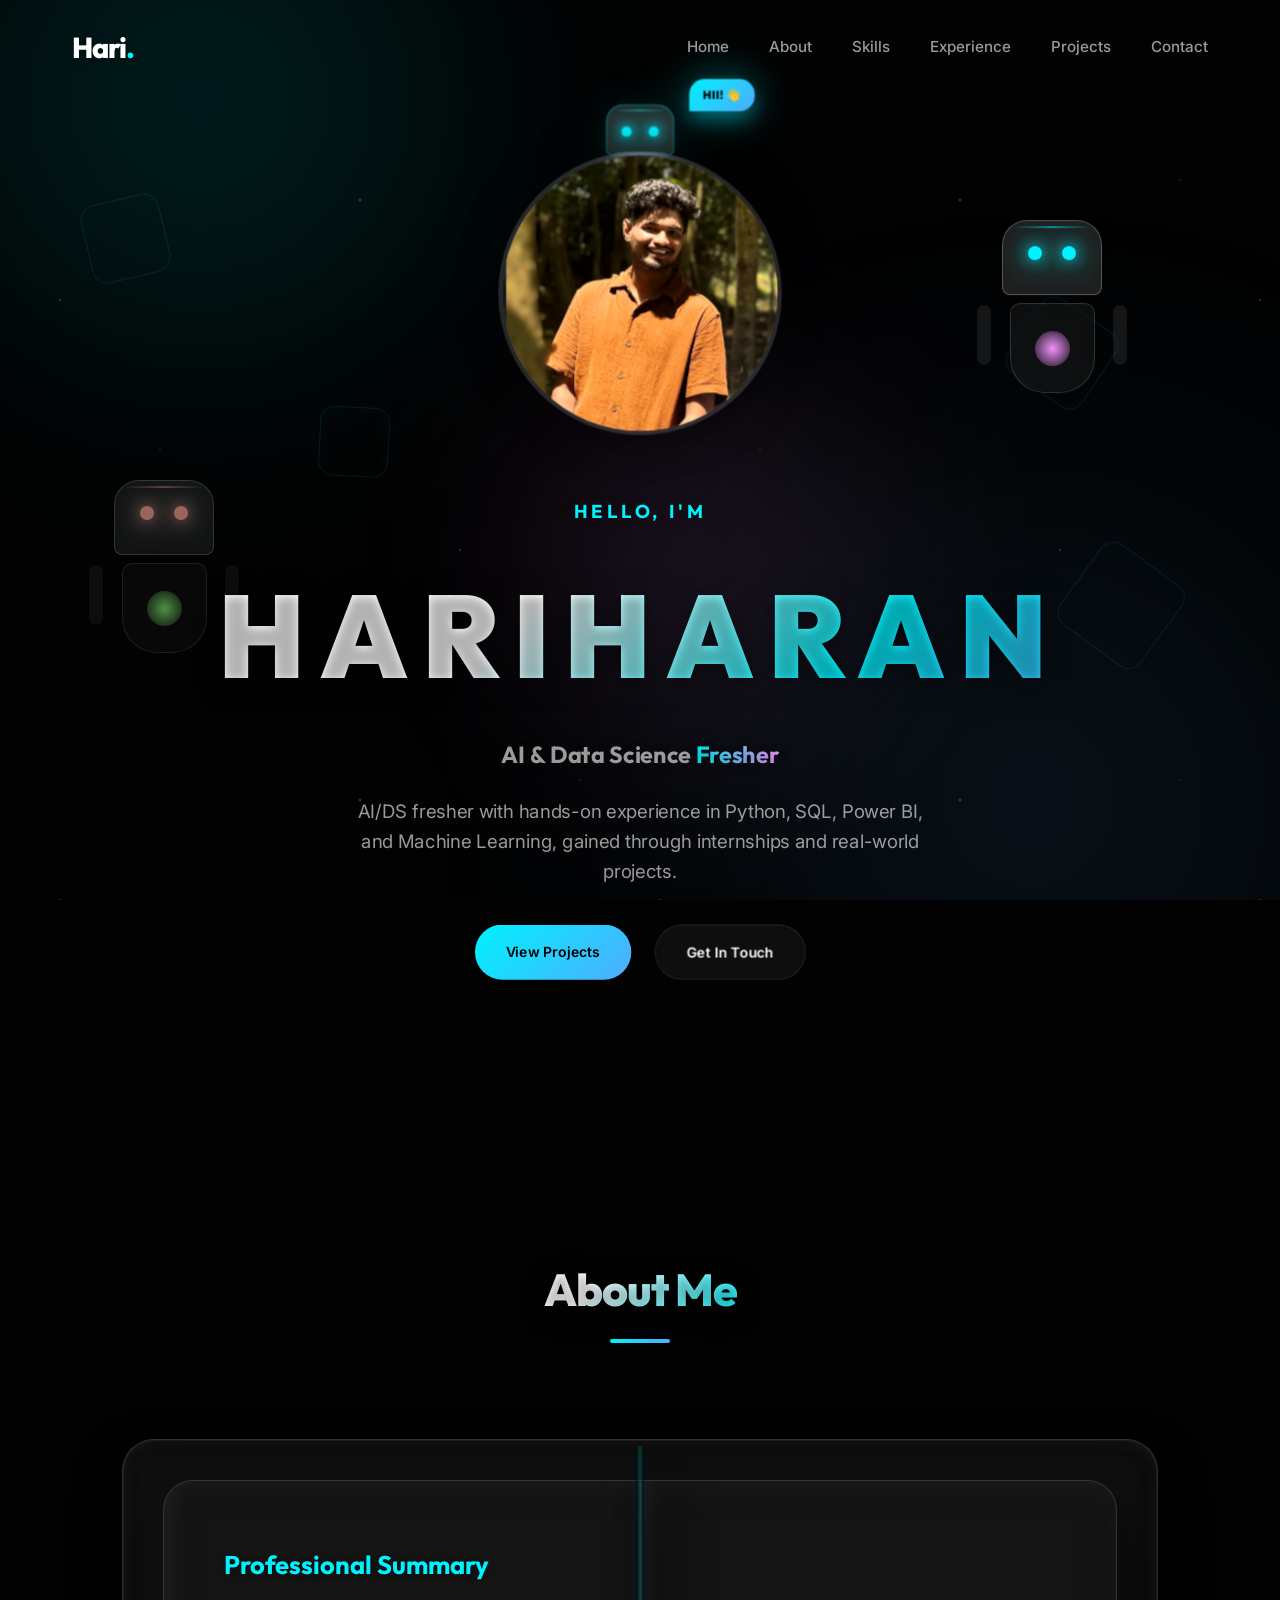
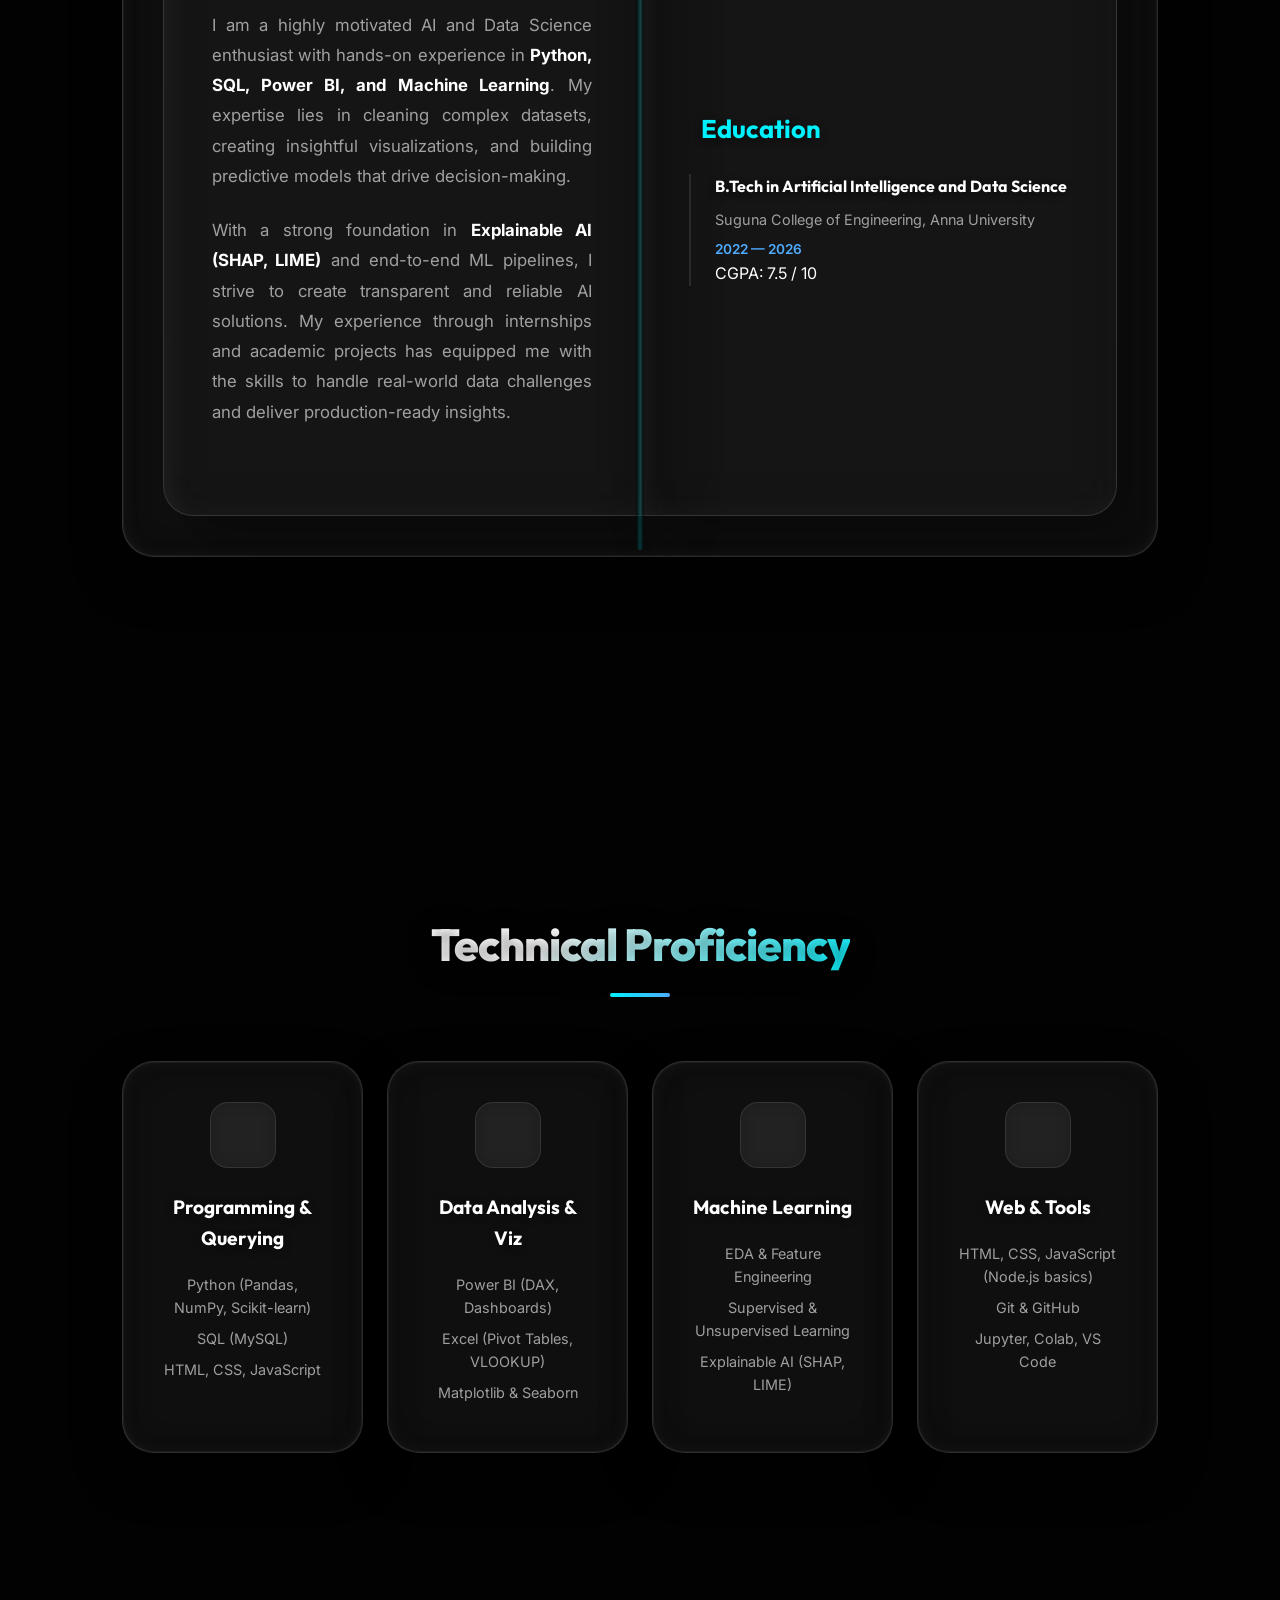
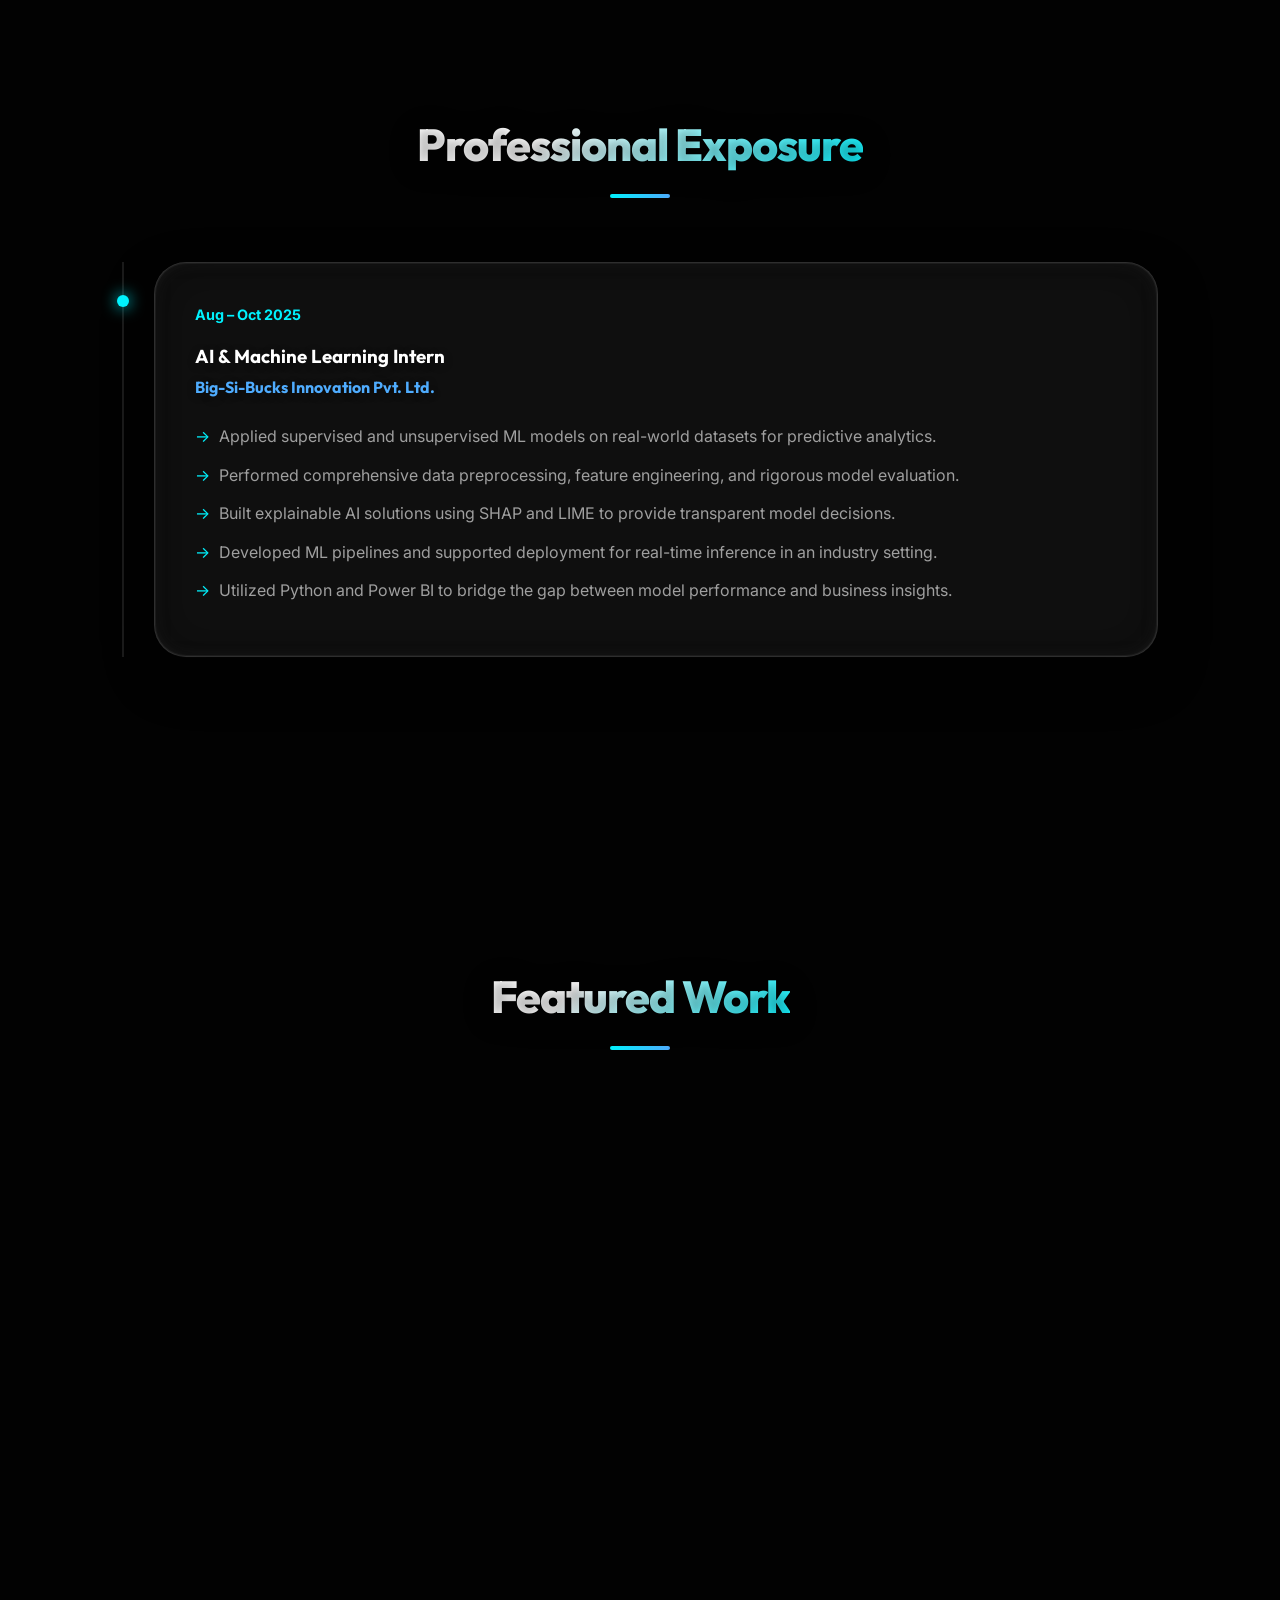
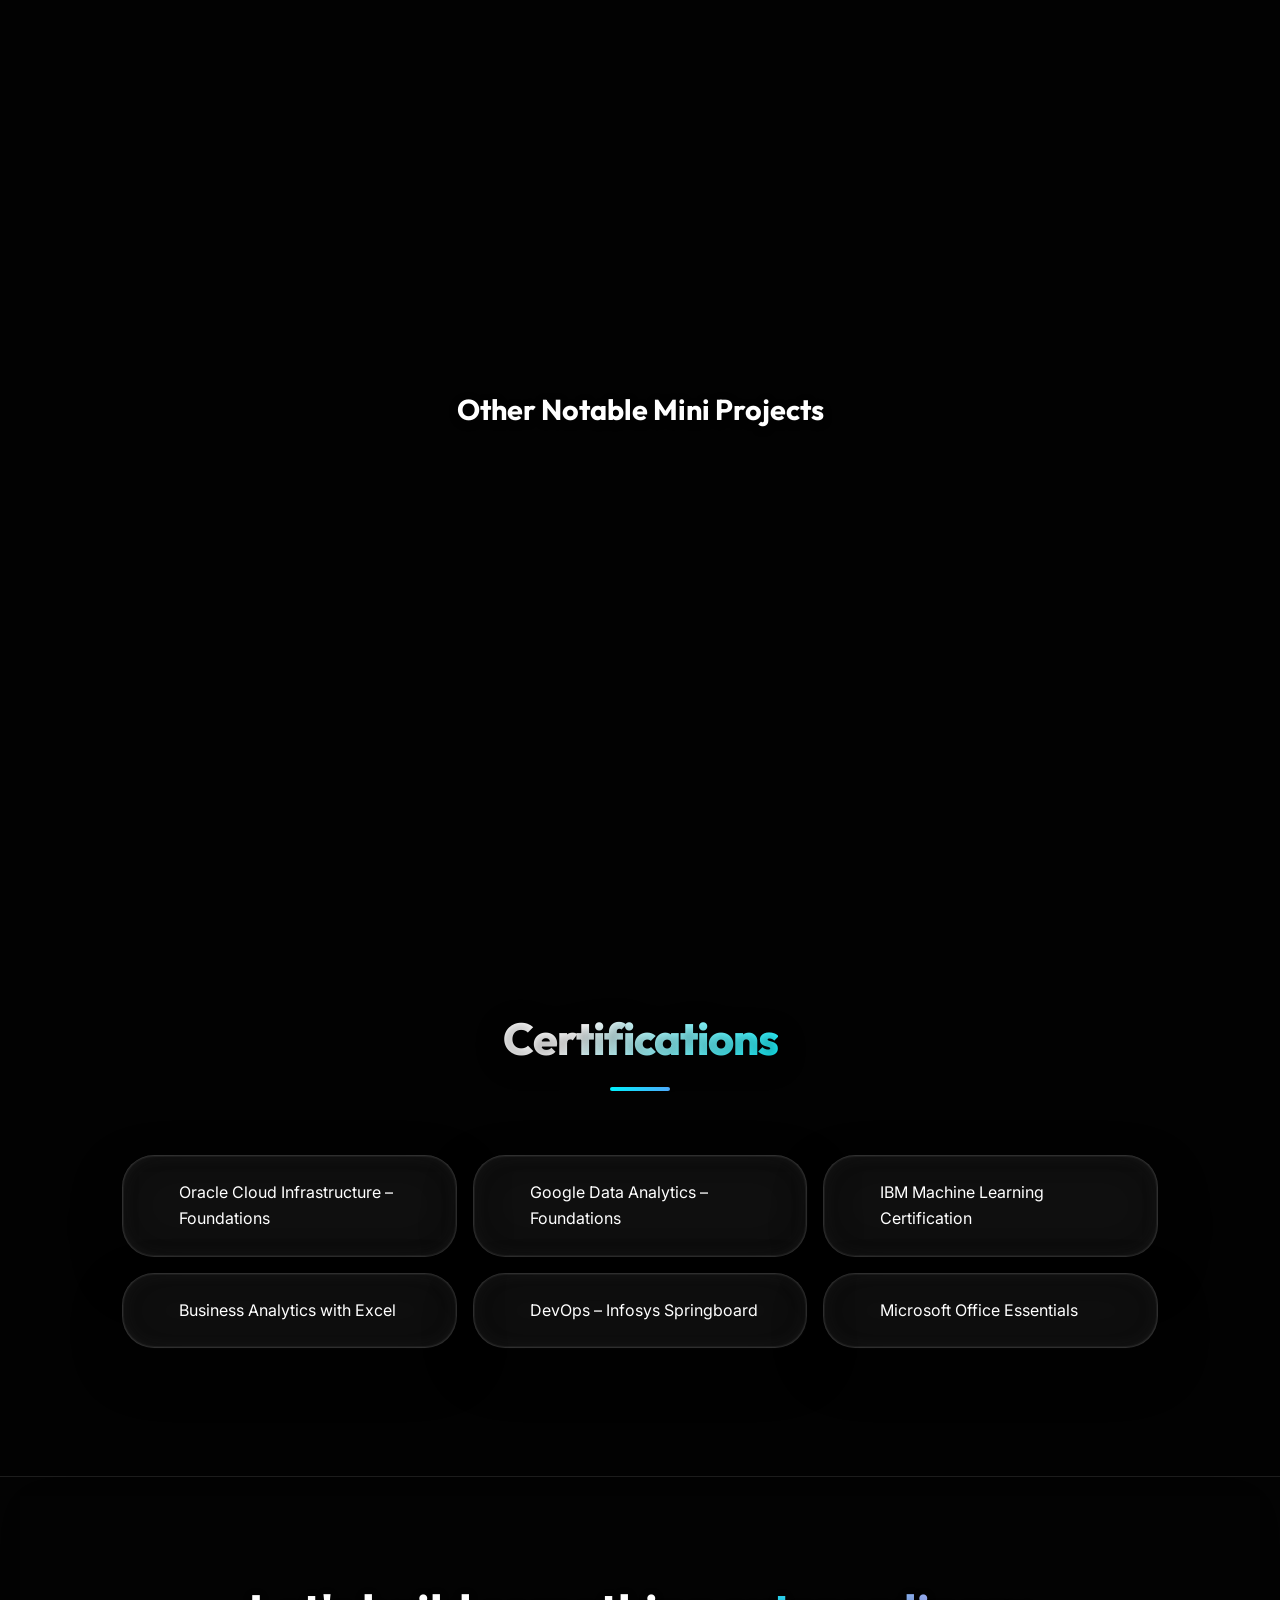
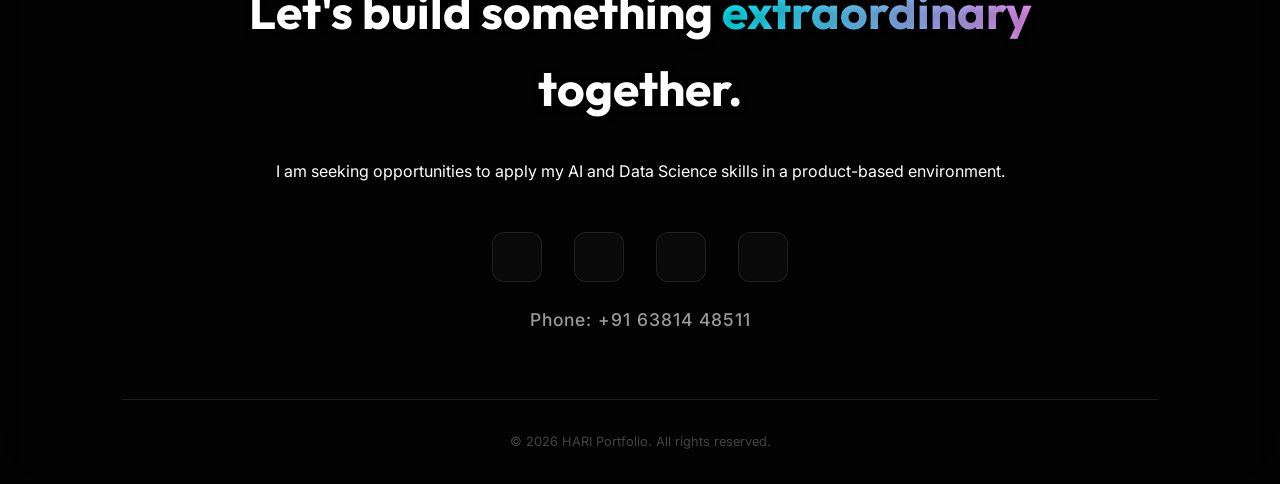
==== commit 42a901c8: "Update index.html" ====
--- a/index.html
+++ b/index.html
@@ -94,15 +94,30 @@
     <main>
         <!-- Home / Hero Section -->
         <section id="home" class="hero">
-            <div class="profile-container parallax" data-speed="0.1" data-scale="1.05">
-                <div class="profile-frame">
-                    <img src="WhatsApp Image 2026-02-09 at 9.41.55 PM.jpeg" alt="HARIHARAN" class="profile-img">
-                    <div class="frame-glow"></div>
+            <div class="profile-wrapper">
+                <div class="profile-robot" id="profileRobot">
+                    <div class="robot-head">
+                        <div class="robot-eye left"></div>
+                        <div class="robot-eye right"></div>
+                        <div class="robot-scanner"></div>
+                    </div>
+                    <div class="robot-body">
+                        <div class="robot-core"></div>
+                    </div>
+                    <div class="robot-arm left"></div>
+                    <div class="robot-arm right"></div>
+                    <div class="speech-bubble">Hii! 👋</div>
+                </div>
+                <div class="profile-container parallax" data-speed="0.1" data-scale="1.05" id="profileClickArea">
+                    <div class="profile-frame">
+                        <img src="WhatsApp Image 2026-02-09 at 9.41.55 PM.jpeg" alt="HARIHARAN" class="profile-img">
+                        <div class="frame-glow"></div>
+                    </div>
                 </div>
             </div>
             <div class="content parallax" data-speed="0.4" data-scale="1.1">
                 <h2 class="reveal">Hello, I'm</h2>
-                <h1 class="reveal delay-1">HARIHARAN</h1>
+                <h1 class="reveal delay-1 name-reveal">HARIHARAN</h1>
                 <h3 class="reveal delay-1 subtitle">AI & Data Science <span class="gradient-text">Fresher</span></h3>
                 <p class="reveal delay-2">AI/DS fresher with hands-on experience in Python, SQL, Power BI, and Machine
                     Learning, gained through internships and real-world projects.</p>
@@ -337,32 +352,32 @@
                 </div>
                 <div class="certs-list">
                     <div class="cert-item glass reveal clickable-cert"
-                        onclick="openCertModal('cert_oracle.png', 'Oracle Cloud Infrastructure – Foundations')">
+                        onclick="openCertModal('img/cert_oracle.png', 'Oracle Cloud Infrastructure – Foundations')">
                         <i data-lucide="award"></i>
                         <span>Oracle Cloud Infrastructure – Foundations</span>
                     </div>
                     <div class="cert-item glass reveal clickable-cert"
-                        onclick="openCertModal('cert_google.png', 'Google Data Analytics – Foundations')">
+                        onclick="openCertModal('img/cert_google.png', 'Google Data Analytics – Foundations')">
                         <i data-lucide="award"></i>
                         <span>Google Data Analytics – Foundations</span>
                     </div>
                     <div class="cert-item glass reveal clickable-cert"
-                        onclick="openCertModal('cert_ibm.png', 'IBM Machine Learning Certification')">
+                        onclick="openCertModal('img/cert_ibm.png', 'IBM Machine Learning Certification')">
                         <i data-lucide="award"></i>
                         <span>IBM Machine Learning Certification</span>
                     </div>
                     <div class="cert-item glass reveal clickable-cert"
-                        onclick="openCertModal('cert_excel.png', 'Business Analytics with Excel')">
+                        onclick="openCertModal('img/cert_excel.png', 'Business Analytics with Excel')">
                         <i data-lucide="award"></i>
                         <span>Business Analytics with Excel</span>
                     </div>
                     <div class="cert-item glass reveal clickable-cert"
-                        onclick="openCertModal('cert_devops.png', 'DevOps – Infosys Springboard')">
+                        onclick="openCertModal('img/cert_devops.png', 'DevOps – Infosys Springboard')">
                         <i data-lucide="award"></i>
                         <span>DevOps – Infosys Springboard</span>
                     </div>
                     <div class="cert-item glass reveal clickable-cert"
-                        onclick="openCertModal('cert_office.png', 'Microsoft Office Essentials')">
+                        onclick="openCertModal('img/cert_office.png', 'Microsoft Office Essentials')">
                         <i data-lucide="award"></i>
                         <span>Microsoft Office Essentials</span>
                     </div>
@@ -562,6 +577,3 @@
 </body>
 
 </html>
-
-
-
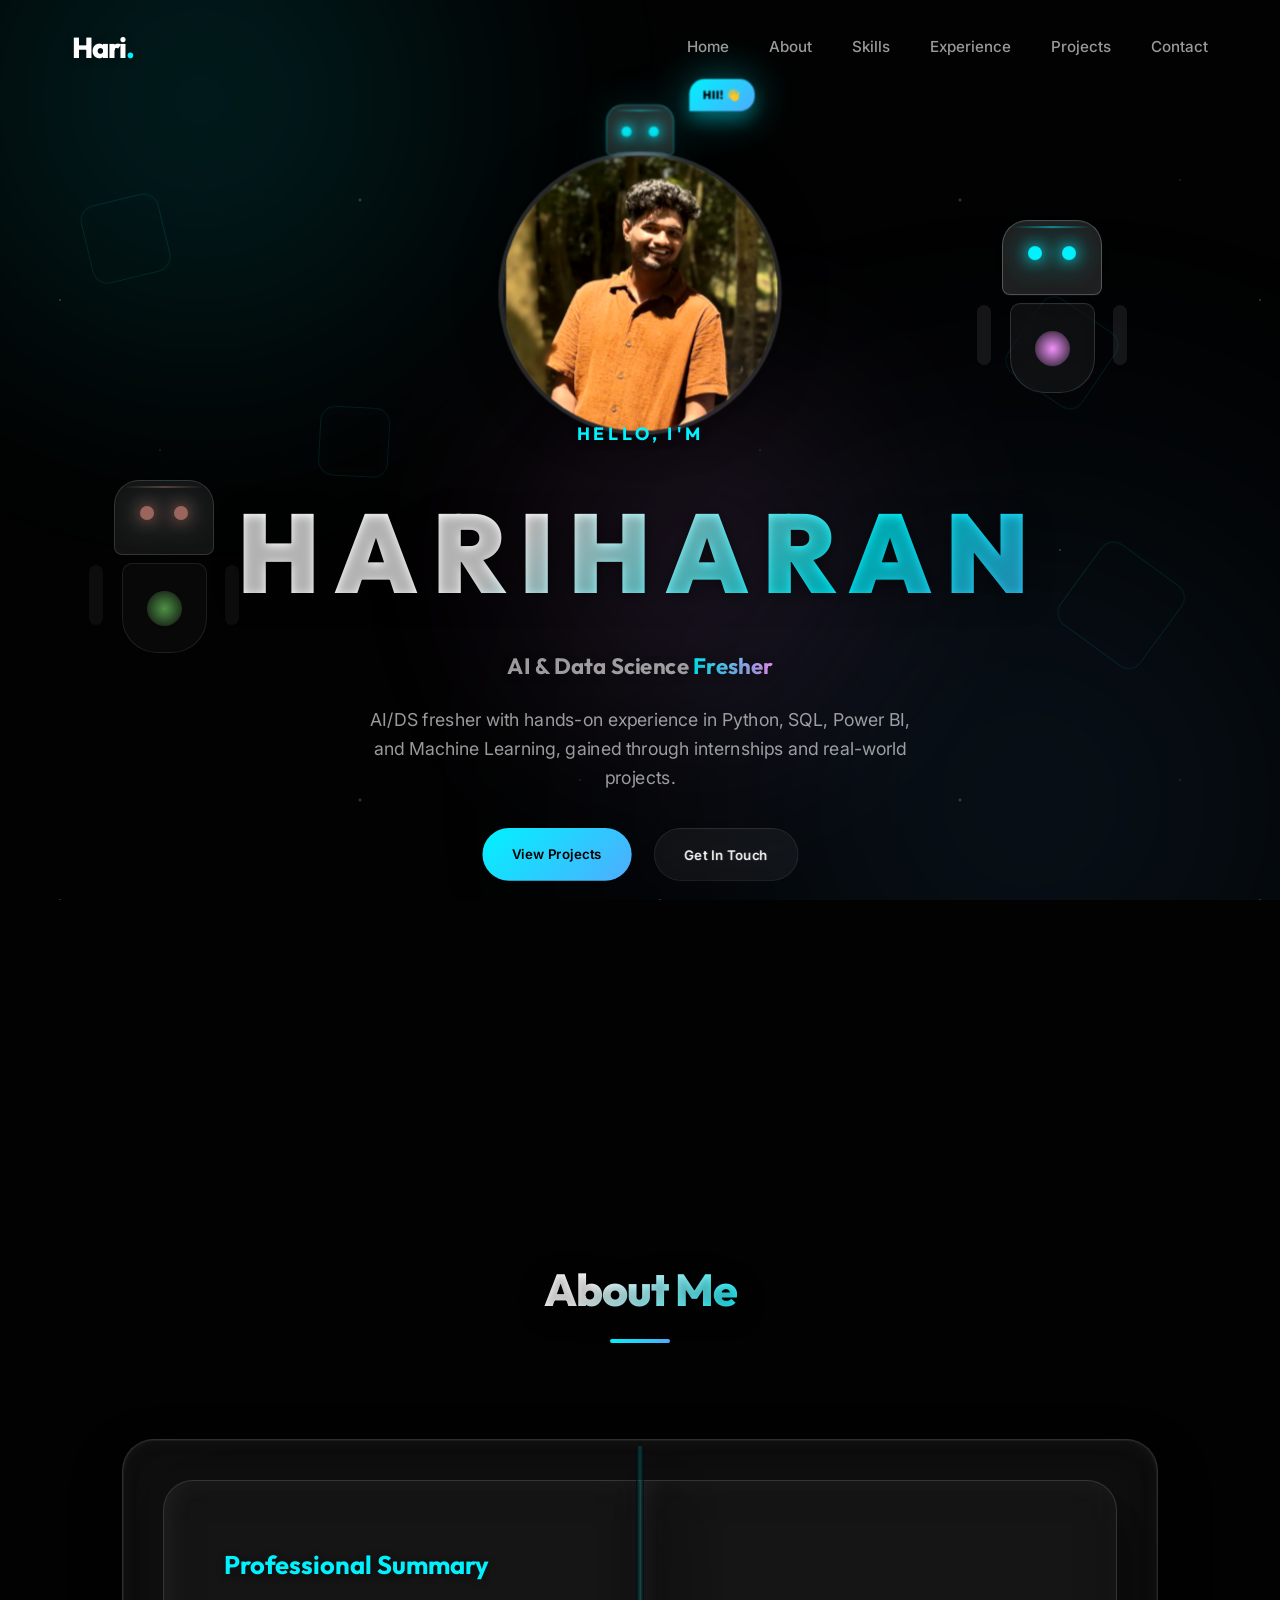
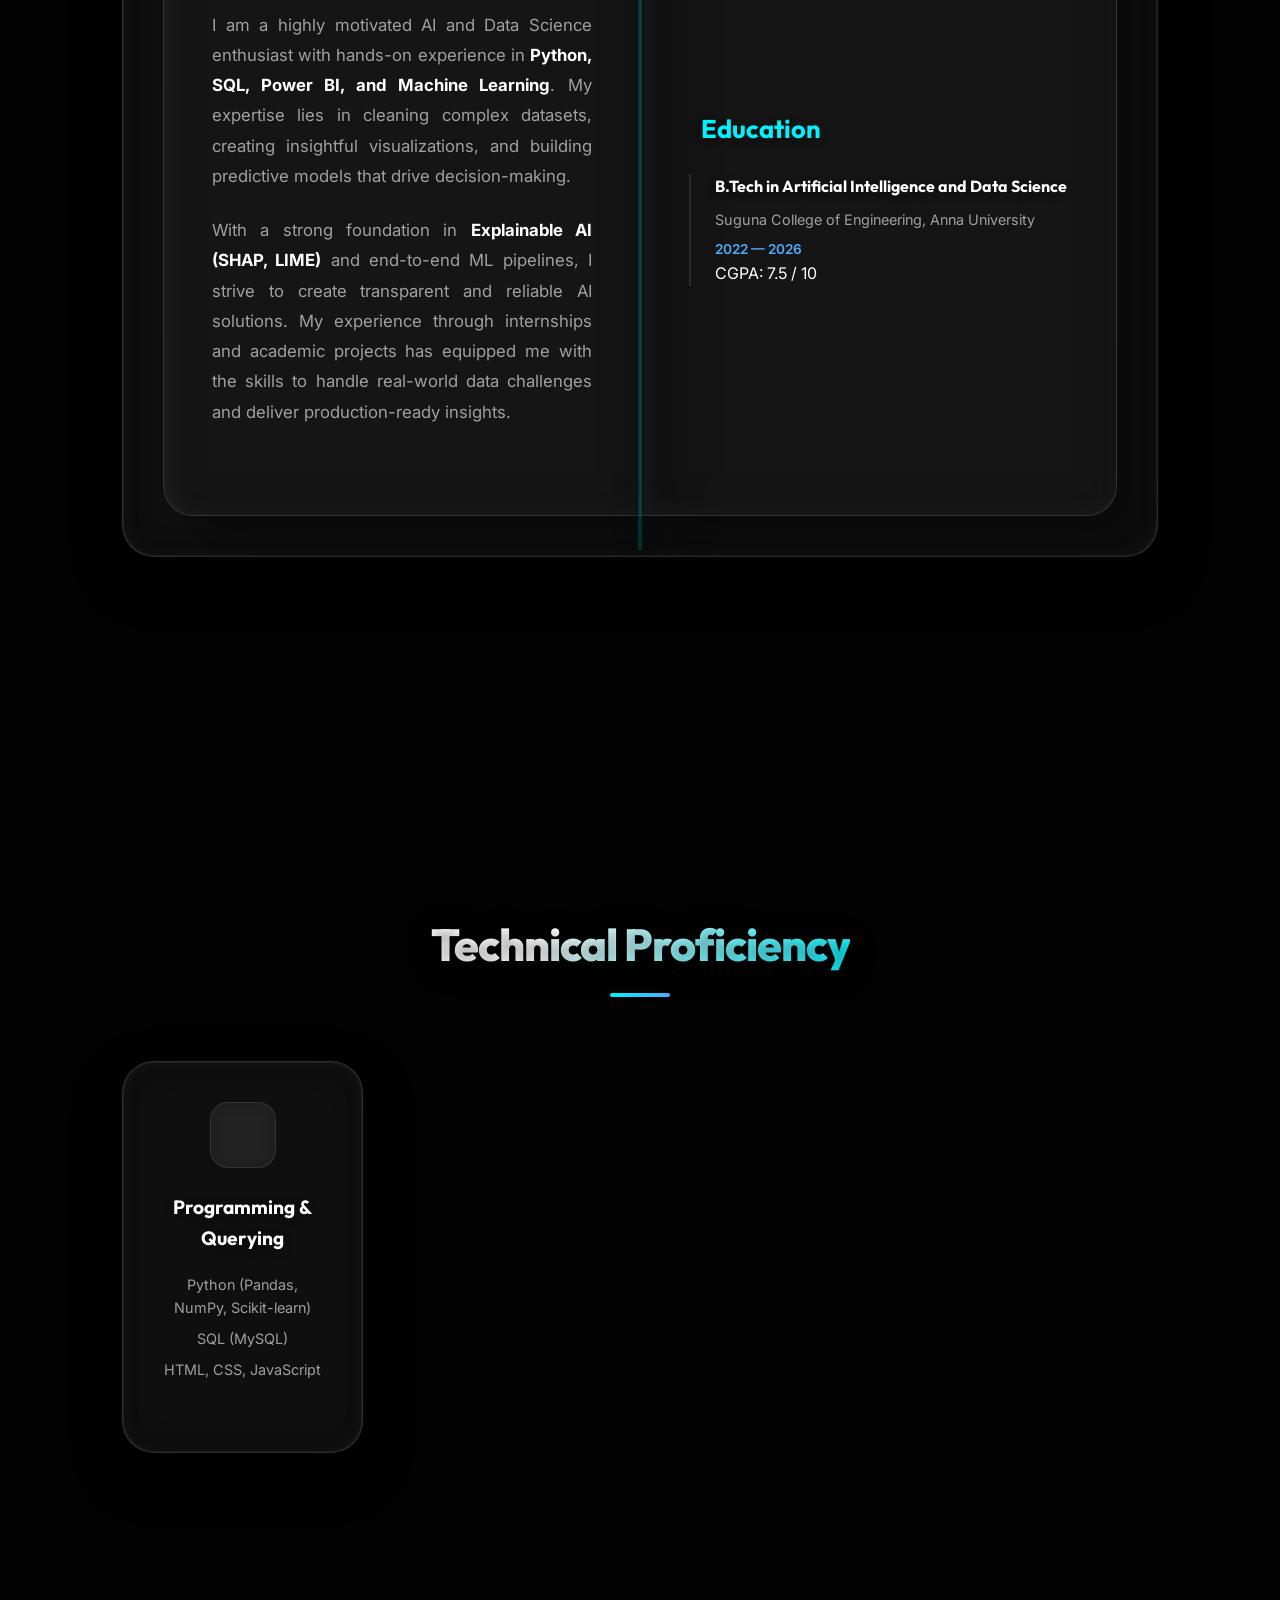
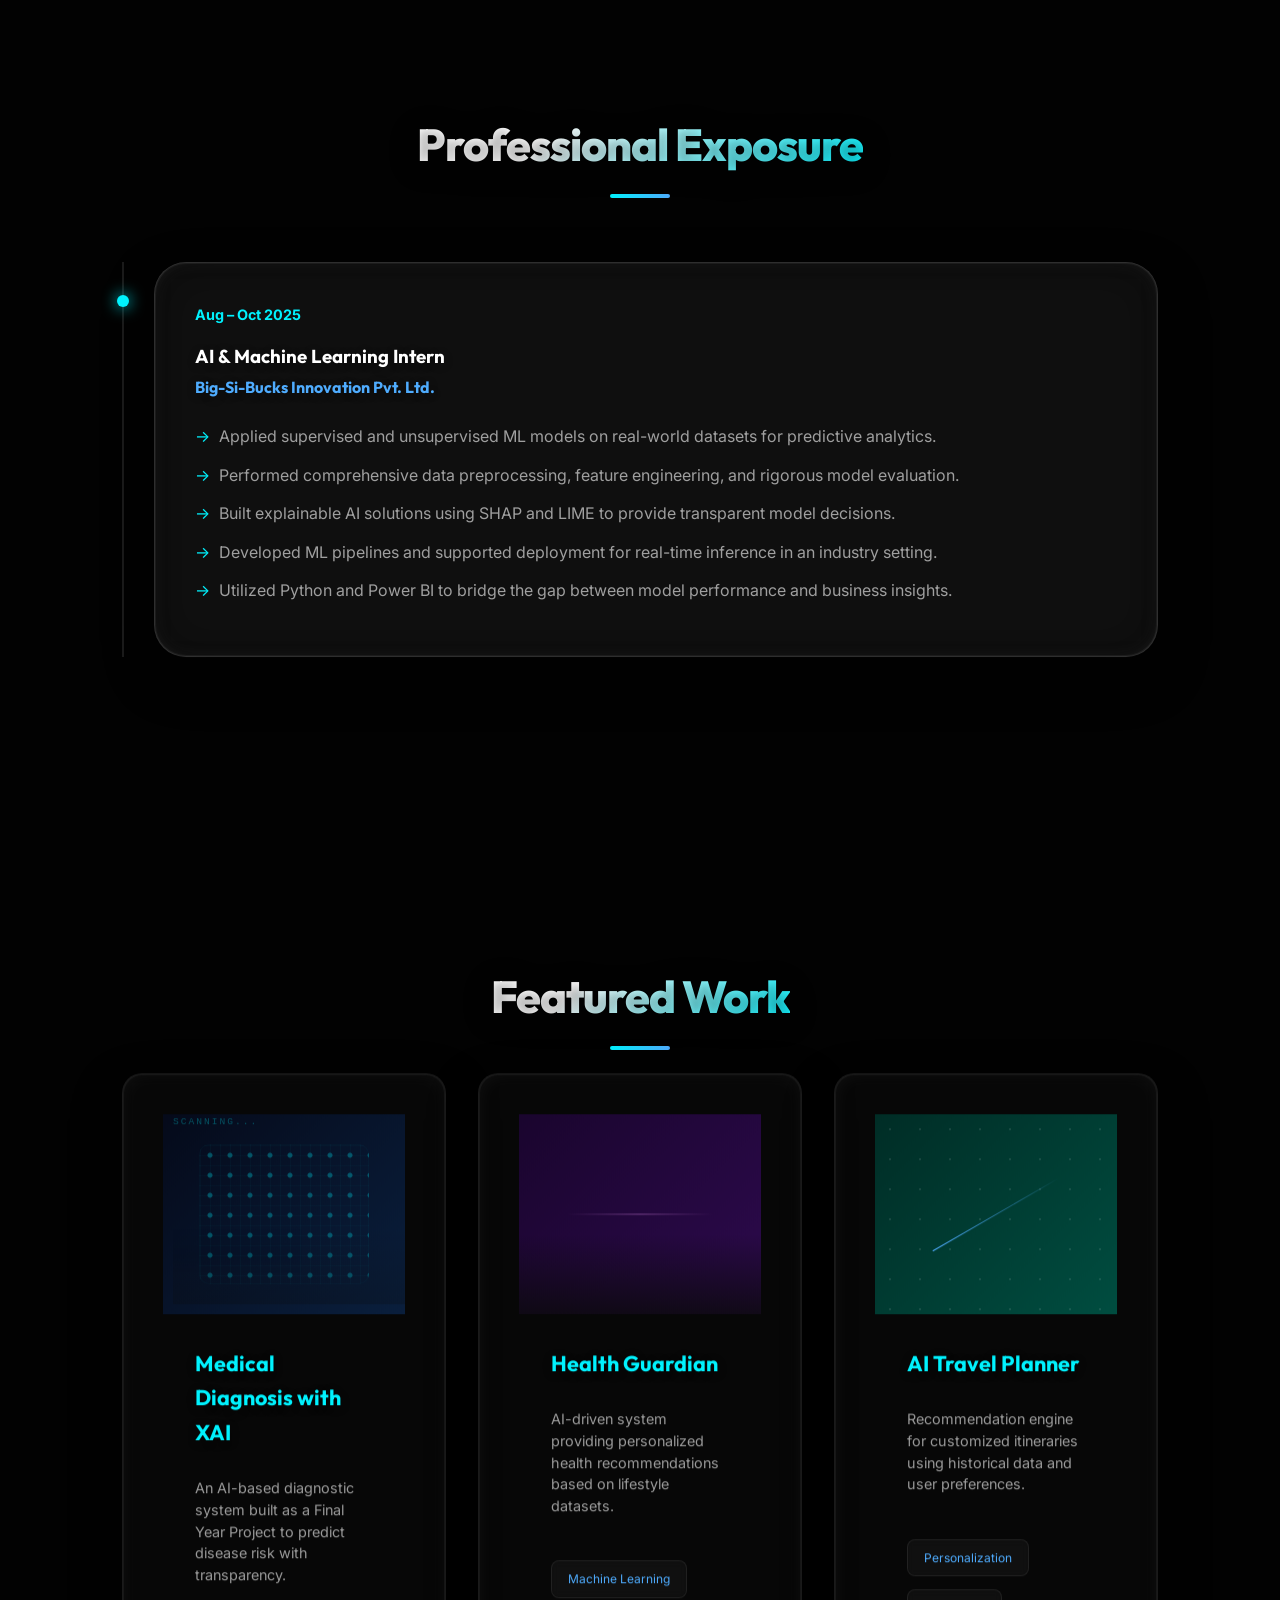
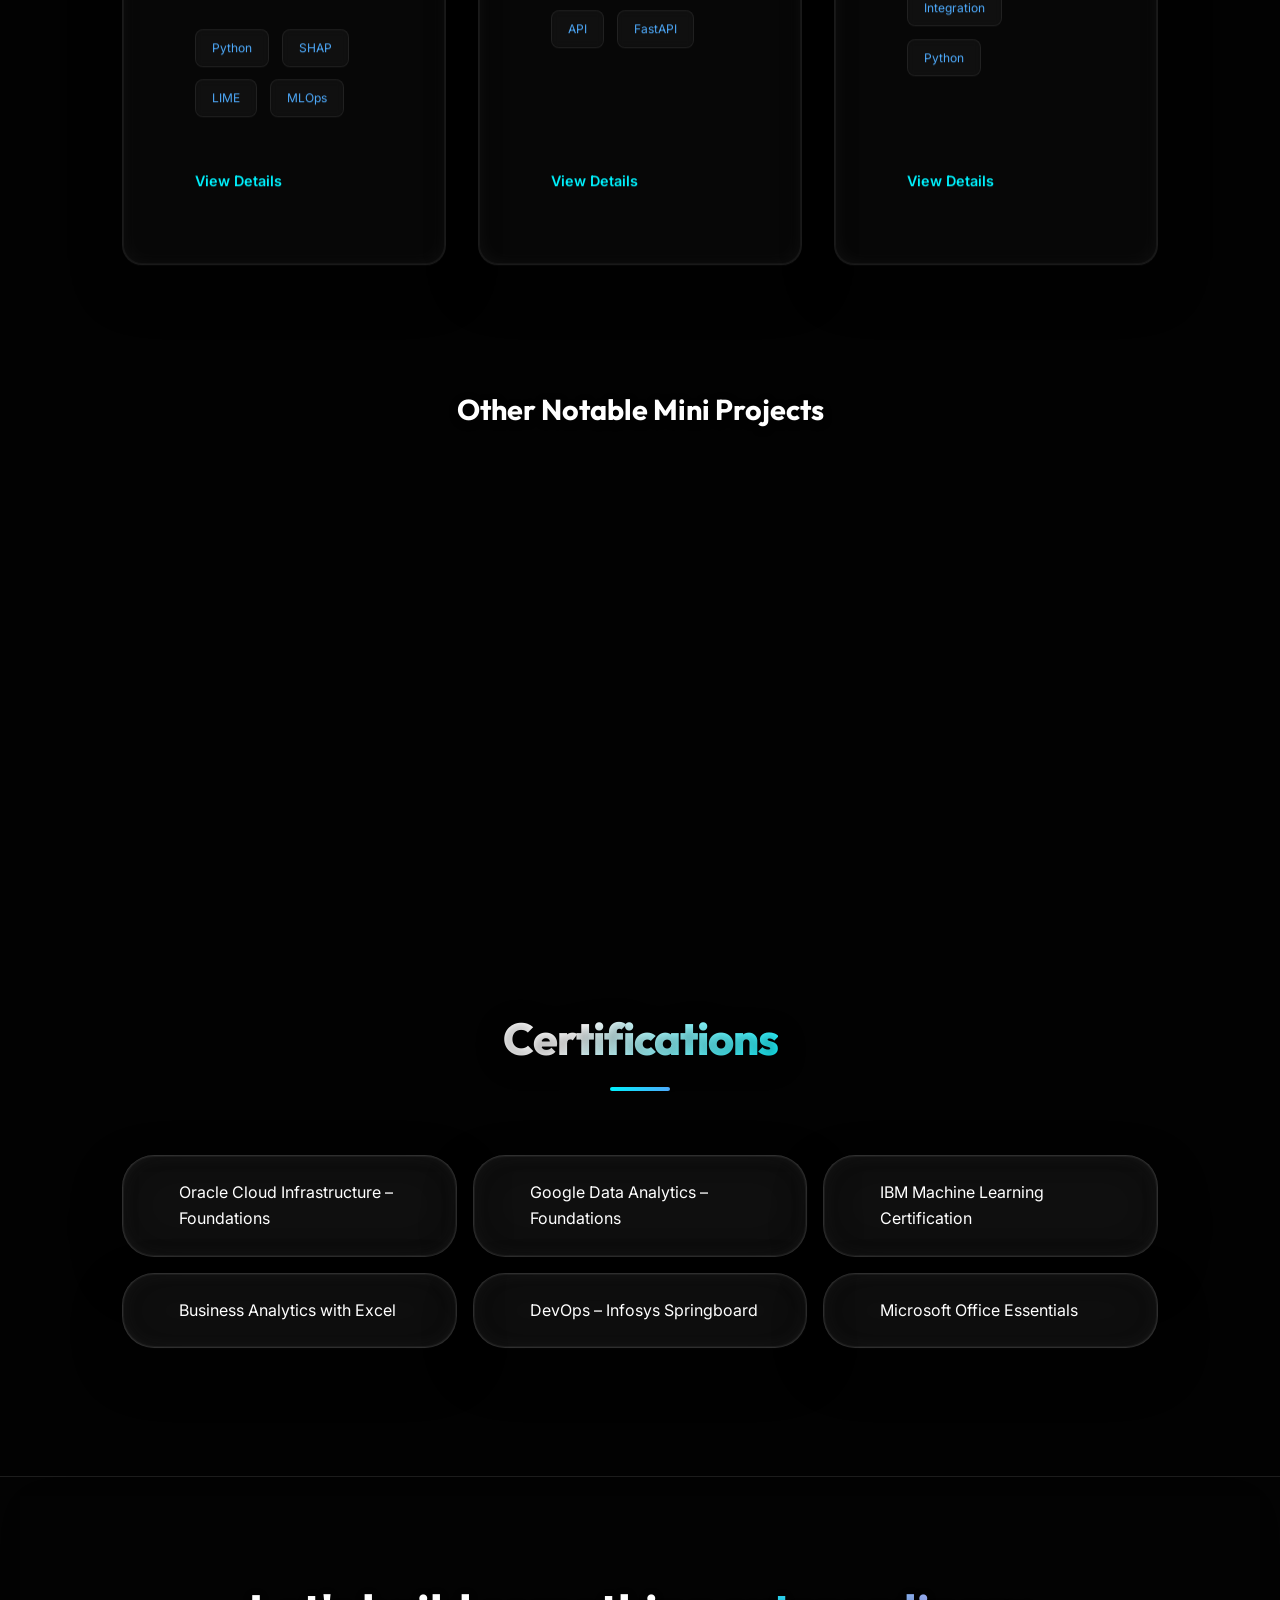
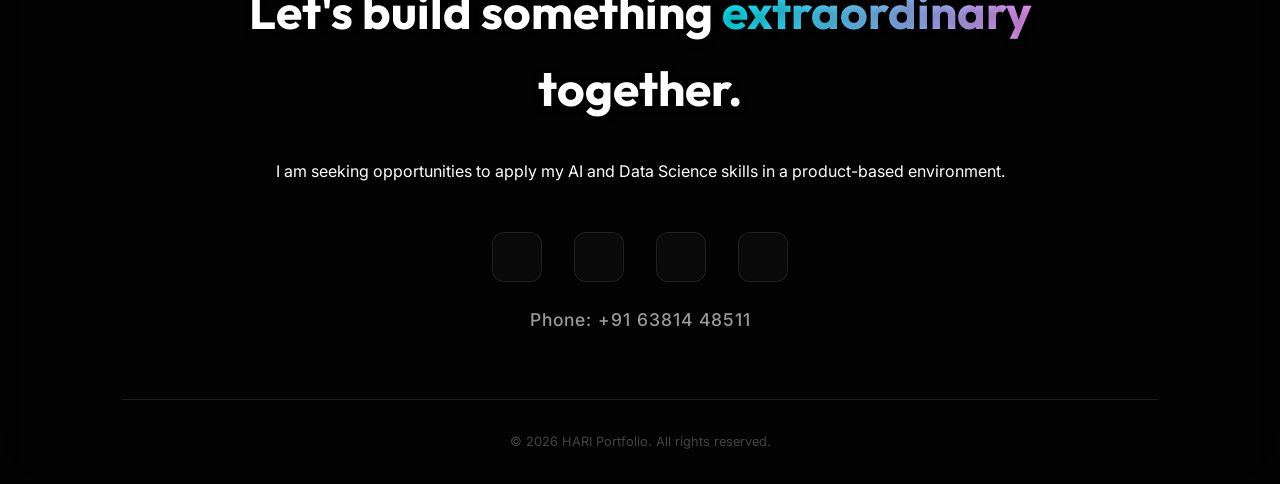
==== commit 3b726d6a: "Update index.html" ====
--- a/index.html
+++ b/index.html
@@ -352,32 +352,32 @@
                 </div>
                 <div class="certs-list">
                     <div class="cert-item glass reveal clickable-cert"
-                        onclick="openCertModal('img/cert_oracle.png', 'Oracle Cloud Infrastructure – Foundations')">
+                        onclick="openCertModal('cert_oracle.png', 'Oracle Cloud Infrastructure – Foundations')">
                         <i data-lucide="award"></i>
                         <span>Oracle Cloud Infrastructure – Foundations</span>
                     </div>
                     <div class="cert-item glass reveal clickable-cert"
-                        onclick="openCertModal('img/cert_google.png', 'Google Data Analytics – Foundations')">
+                        onclick="openCertModal('cert_google.png', 'Google Data Analytics – Foundations')">
                         <i data-lucide="award"></i>
                         <span>Google Data Analytics – Foundations</span>
                     </div>
                     <div class="cert-item glass reveal clickable-cert"
-                        onclick="openCertModal('img/cert_ibm.png', 'IBM Machine Learning Certification')">
+                        onclick="openCertModal('cert_ibm.png', 'IBM Machine Learning Certification')">
                         <i data-lucide="award"></i>
                         <span>IBM Machine Learning Certification</span>
                     </div>
                     <div class="cert-item glass reveal clickable-cert"
-                        onclick="openCertModal('img/cert_excel.png', 'Business Analytics with Excel')">
+                        onclick="openCertModal('cert_excel.png', 'Business Analytics with Excel')">
                         <i data-lucide="award"></i>
                         <span>Business Analytics with Excel</span>
                     </div>
                     <div class="cert-item glass reveal clickable-cert"
-                        onclick="openCertModal('img/cert_devops.png', 'DevOps – Infosys Springboard')">
+                        onclick="openCertModal('cert_devops.png', 'DevOps – Infosys Springboard')">
                         <i data-lucide="award"></i>
                         <span>DevOps – Infosys Springboard</span>
                     </div>
                     <div class="cert-item glass reveal clickable-cert"
-                        onclick="openCertModal('img/cert_office.png', 'Microsoft Office Essentials')">
+                        onclick="openCertModal('cert_office.png', 'Microsoft Office Essentials')">
                         <i data-lucide="award"></i>
                         <span>Microsoft Office Essentials</span>
                     </div>
@@ -577,3 +577,4 @@
 </body>
 
 </html>
+
--- a/style.css
+++ b/style.css
@@ -1698,7 +1698,10 @@
         transform: none !important;
         border-radius: 16px !important;
         padding: 1.5rem;
-        box-shadow: 0 8px 25px rgba(0, 0, 0, 0.2);
+        box-shadow:
+            0 8px 25px rgba(0, 0, 0, 0.4),
+            inset 0 0 20px rgba(255, 255, 255, 0.05);
+        border: 1px solid rgba(255, 255, 255, 0.15) !important;
     }
 
     .book-page.left-page {
@@ -1765,10 +1768,24 @@
         letter-spacing: 1px;
     }
 
-    .profile-container {
+    .profile-wrapper {
         width: 180px;
         height: 180px;
-        margin-bottom: 1.5rem;
+        margin-bottom: 2rem;
+    }
+
+    .profile-robot.active {
+        top: -35px;
+        /* Adjust for smaller mobile profile */
+        transform: translate(-50%, 0) scale(0.65);
+    }
+
+    .speech-bubble {
+        right: -60px;
+        /* Keep on screen */
+        top: -20px;
+        padding: 5px 12px;
+        font-size: 0.7rem;
     }
 
     .hero p {
@@ -1788,6 +1805,15 @@
         padding: 1.25rem;
     }
 
+    .cert-modal-content {
+        padding: 1.5rem;
+        gap: 1rem;
+    }
+
+    .cert-modal-content h3 {
+        font-size: 1.2rem;
+    }
+
     .other-grid {
         grid-template-columns: 1fr;
         gap: 1.25rem;
@@ -1806,6 +1832,30 @@
     .mini-project-icon {
         width: 2.5rem;
         height: 2.5rem;
+    }
+
+    .robot-container {
+        transform: scale(0.5);
+        opacity: 0.3;
+    }
+
+    .robot-2 {
+        transform: scale(0.4);
+        opacity: 0.2;
+    }
+
+    .social-links {
+        gap: 1.25rem;
+        margin-top: 2rem;
+    }
+
+    .social-links a {
+        width: 45px;
+        height: 45px;
+    }
+
+    .logo {
+        font-size: 1.6rem;
     }
 }
 
@@ -2096,3 +2146,4 @@
     font-weight: 500;
     letter-spacing: 1px;
 }
+
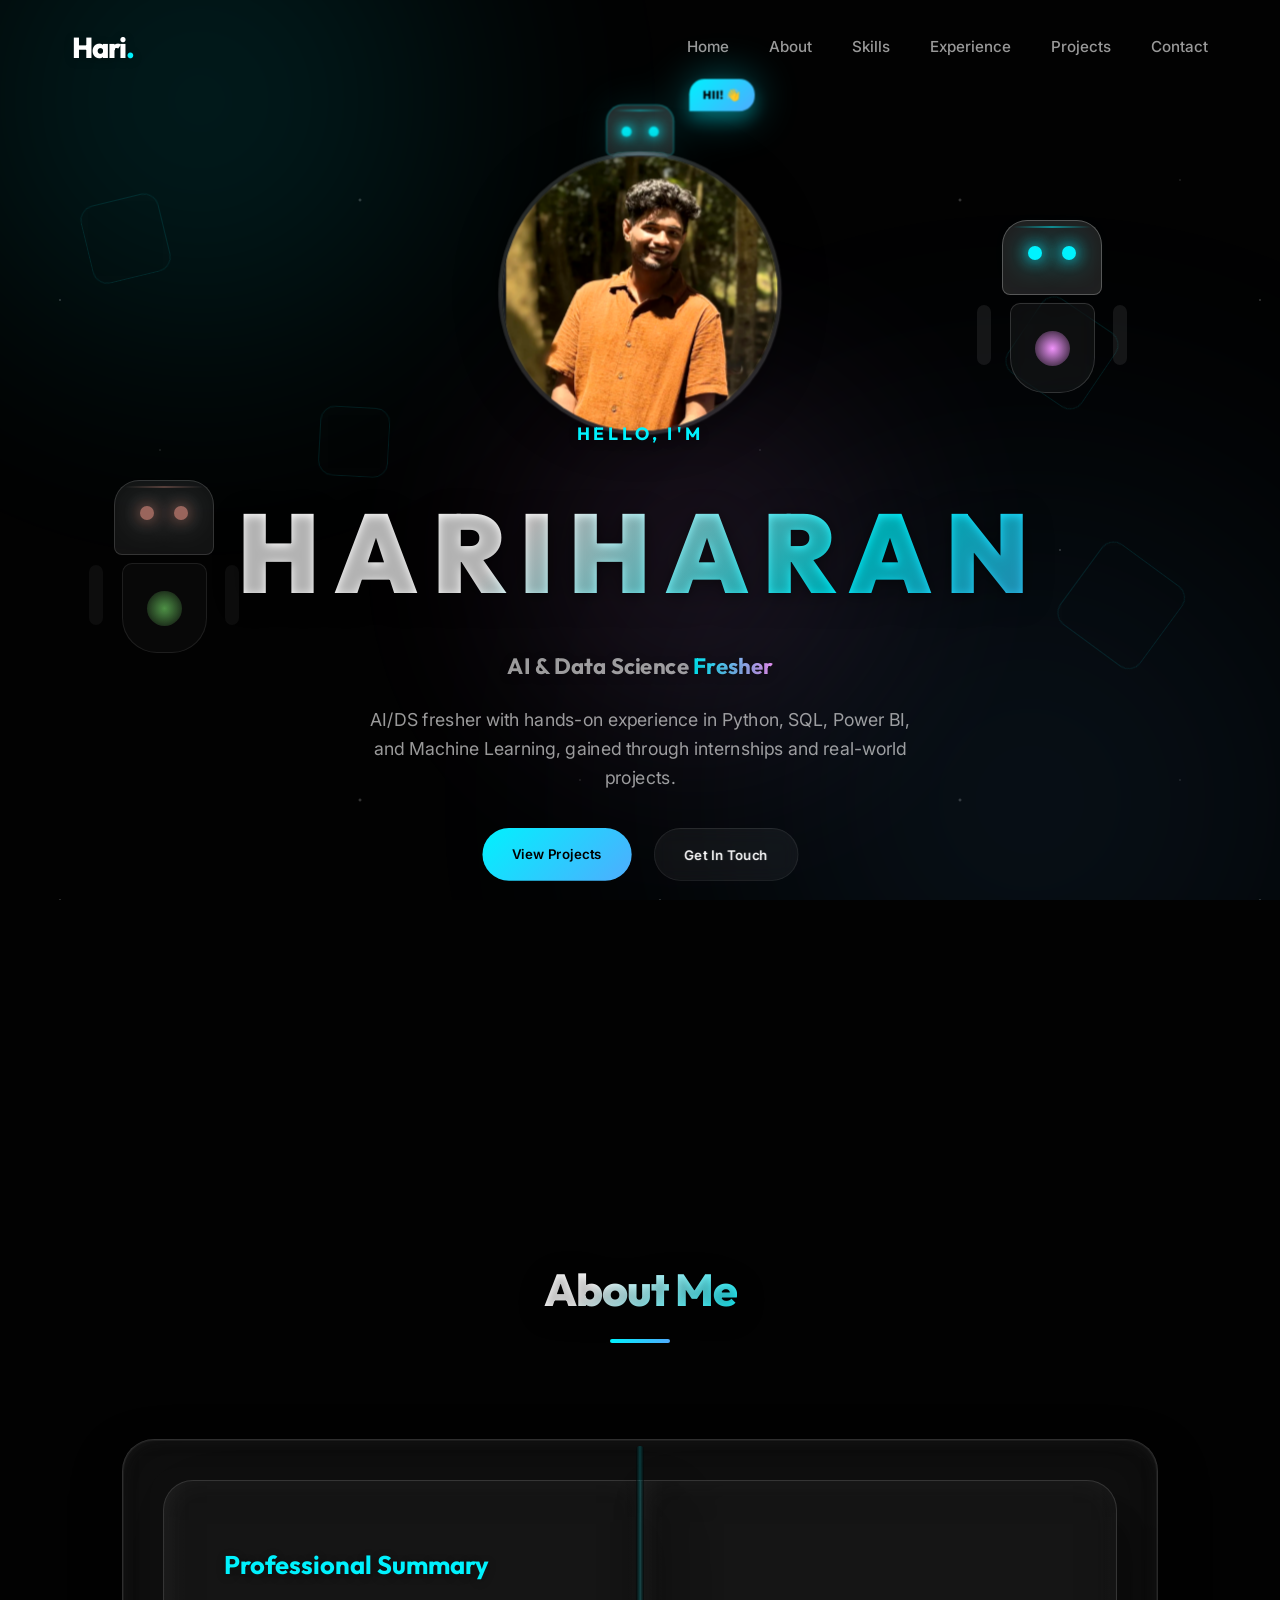
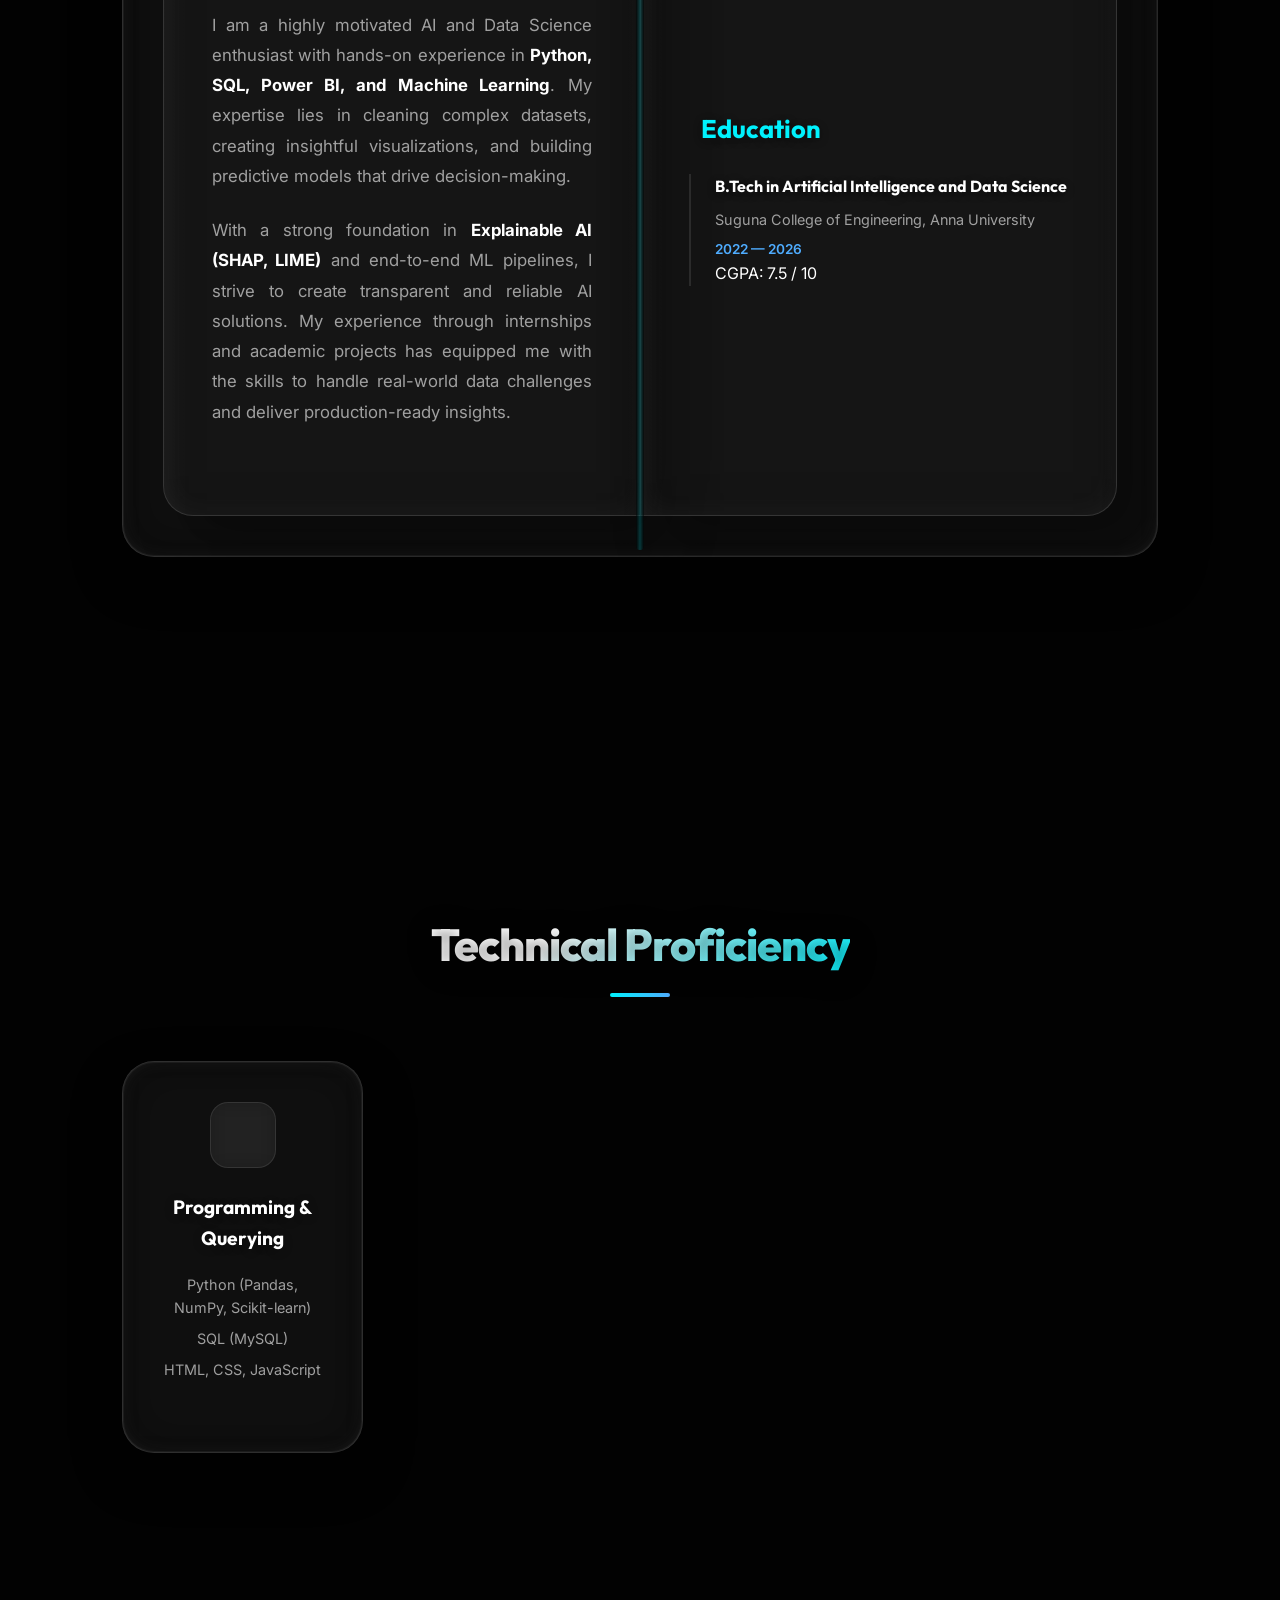
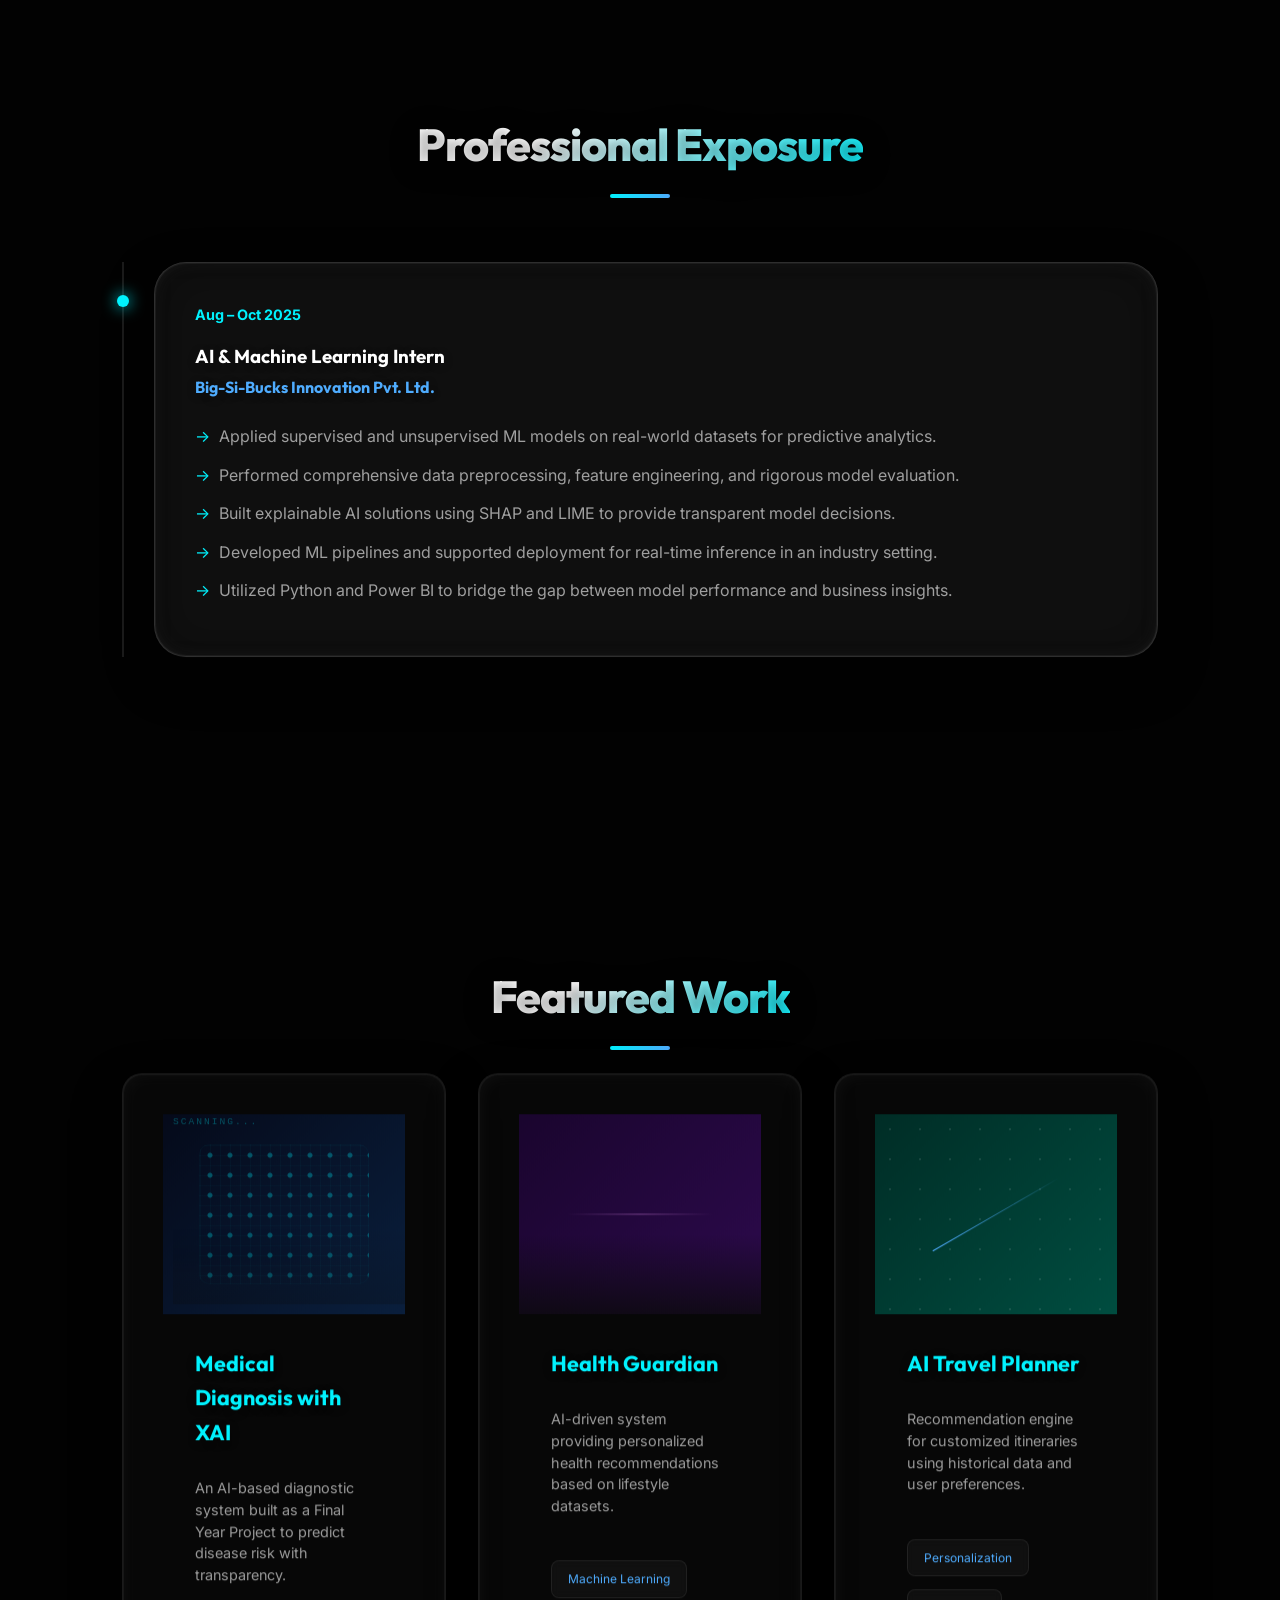
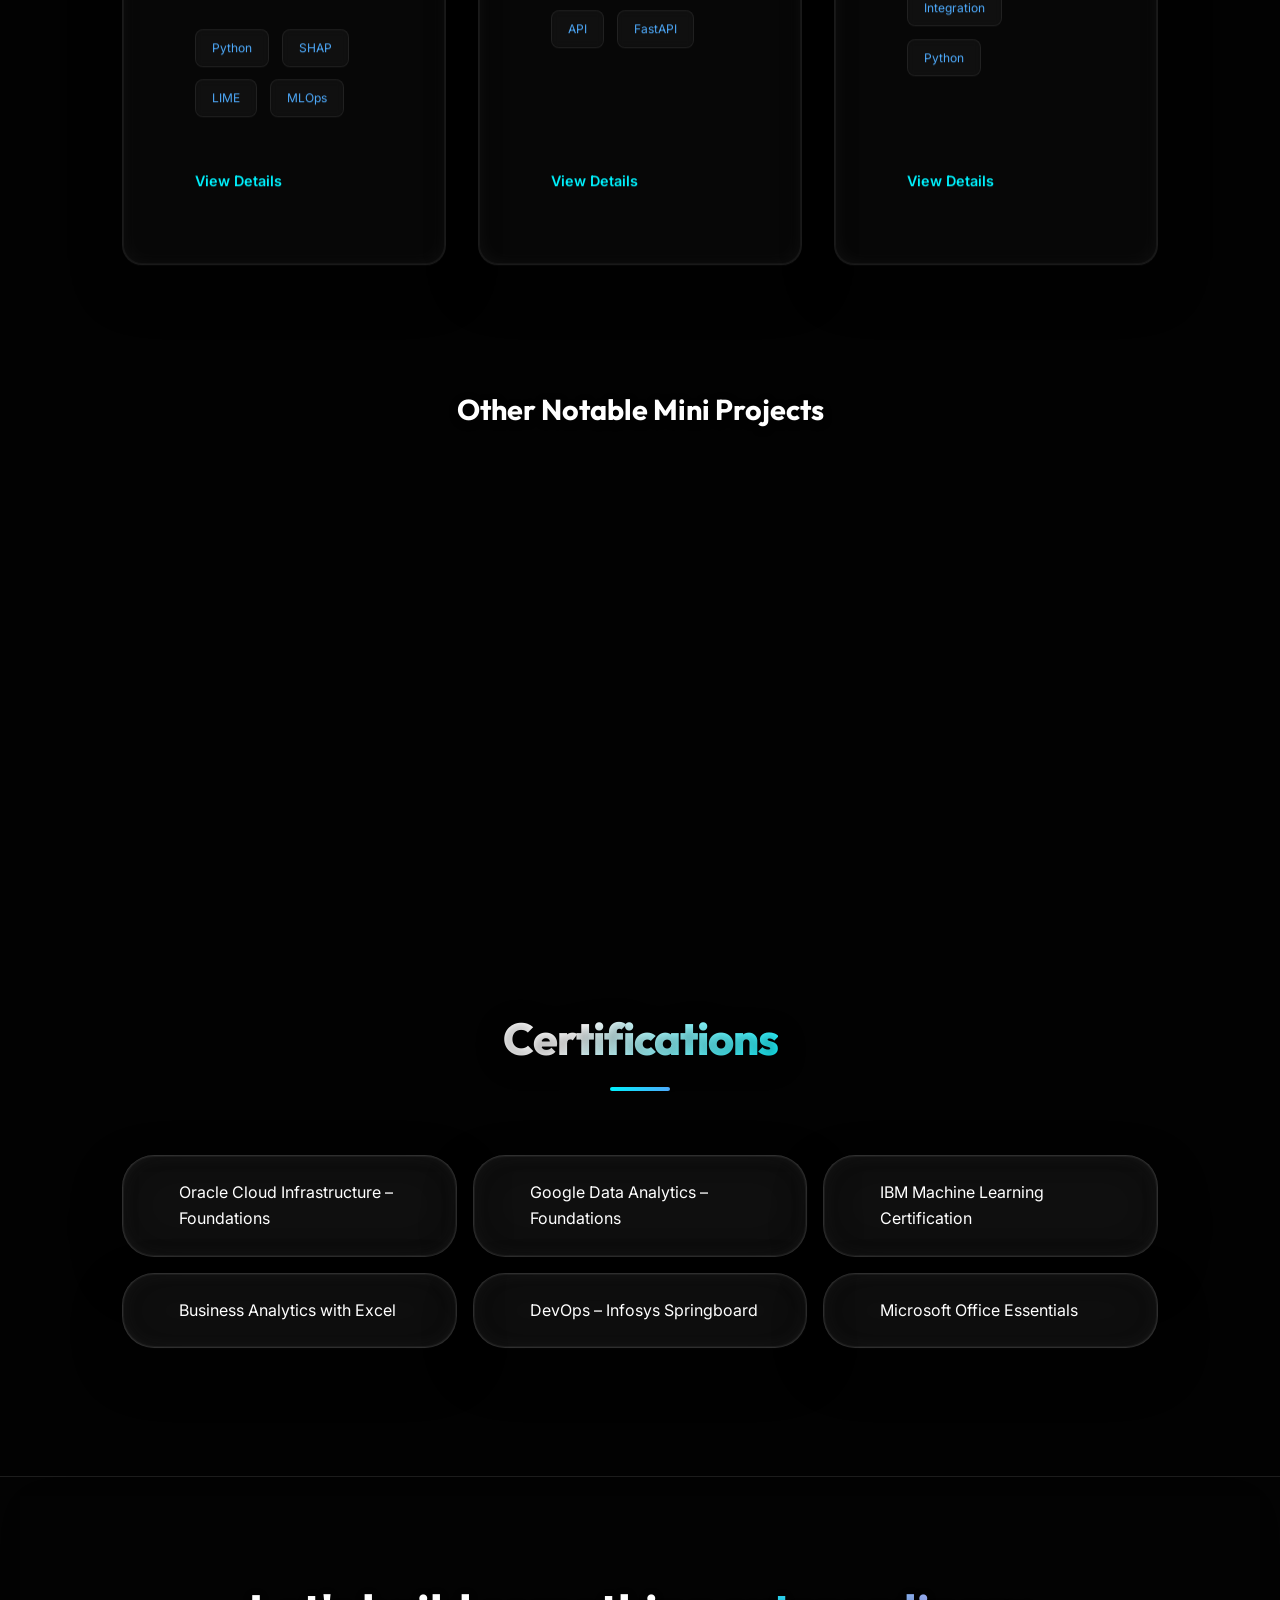
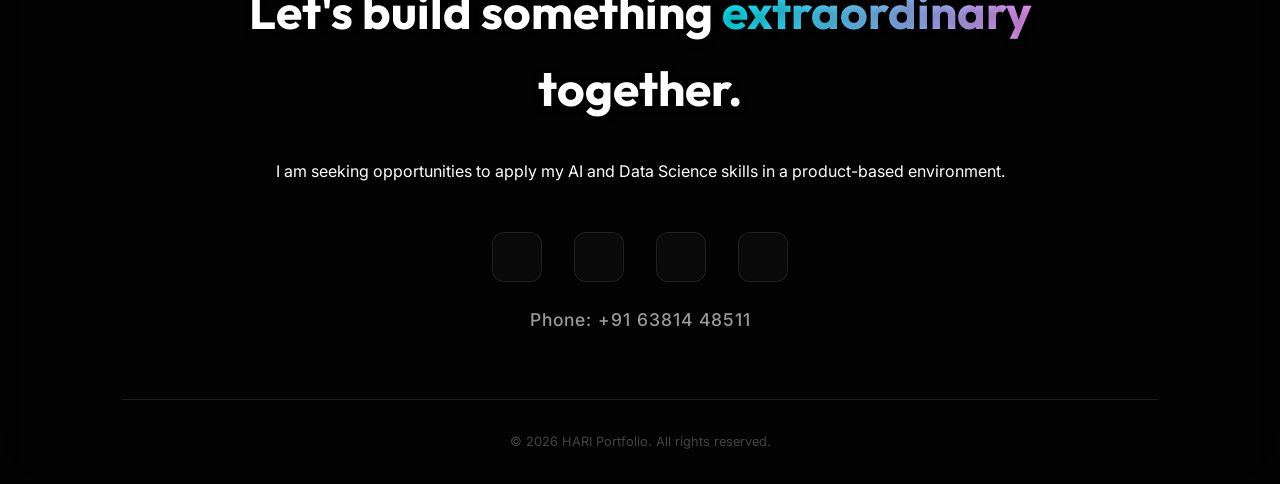
==== commit 1d96e81d: "Merge 14e5021ecfaa60470817711b6b2fb530f4a52bfc into 3b726d6af3c6f81a23d588bf402be3c40367bc69" ====
--- a/index.html
+++ b/index.html
@@ -574,6 +574,12 @@
             </div>
         </div>
     </div>
+    <!-- Vercel Speed Insights -->
+    <script>
+        window.si = window.si || function () { (window.siq = window.siq || []).push(arguments); };
+    </script>
+    <script defer src="/_vercel/speed-insights/script.js"></script>
+
 </body>
 
 </html>
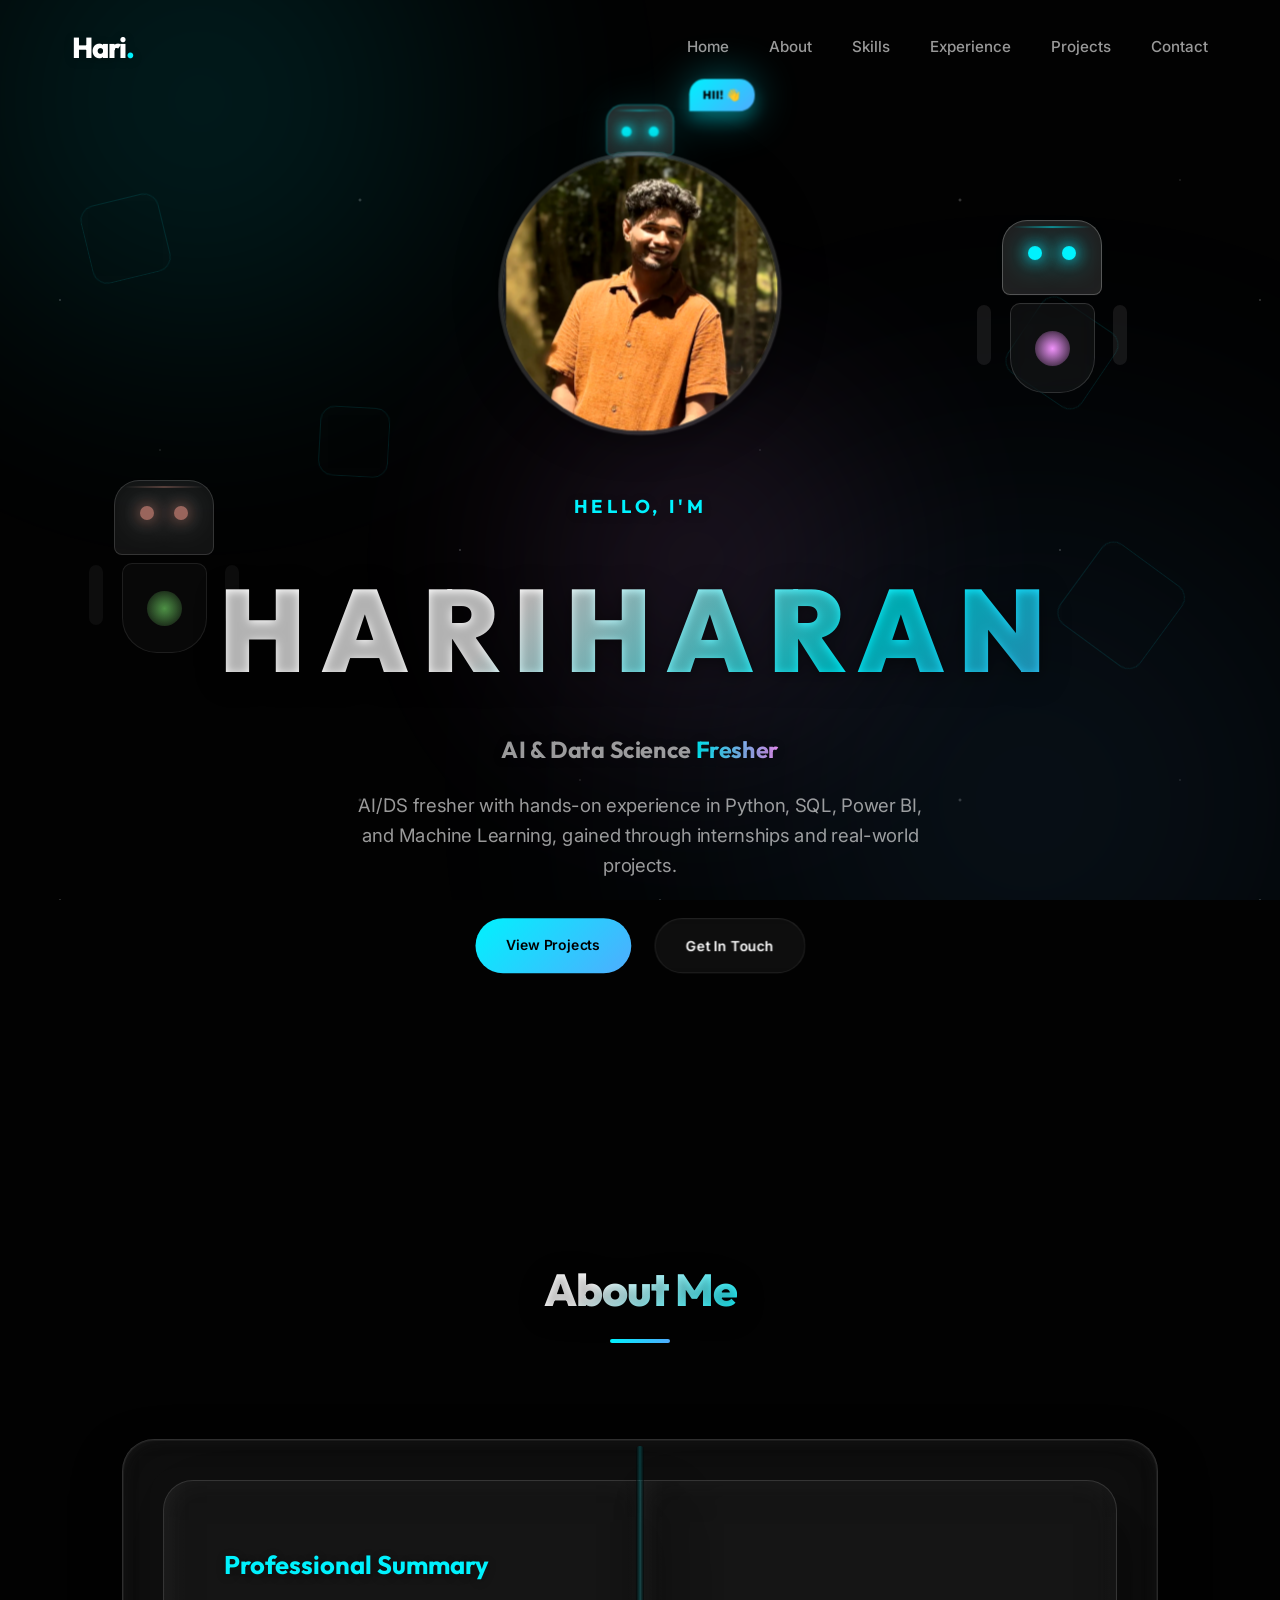
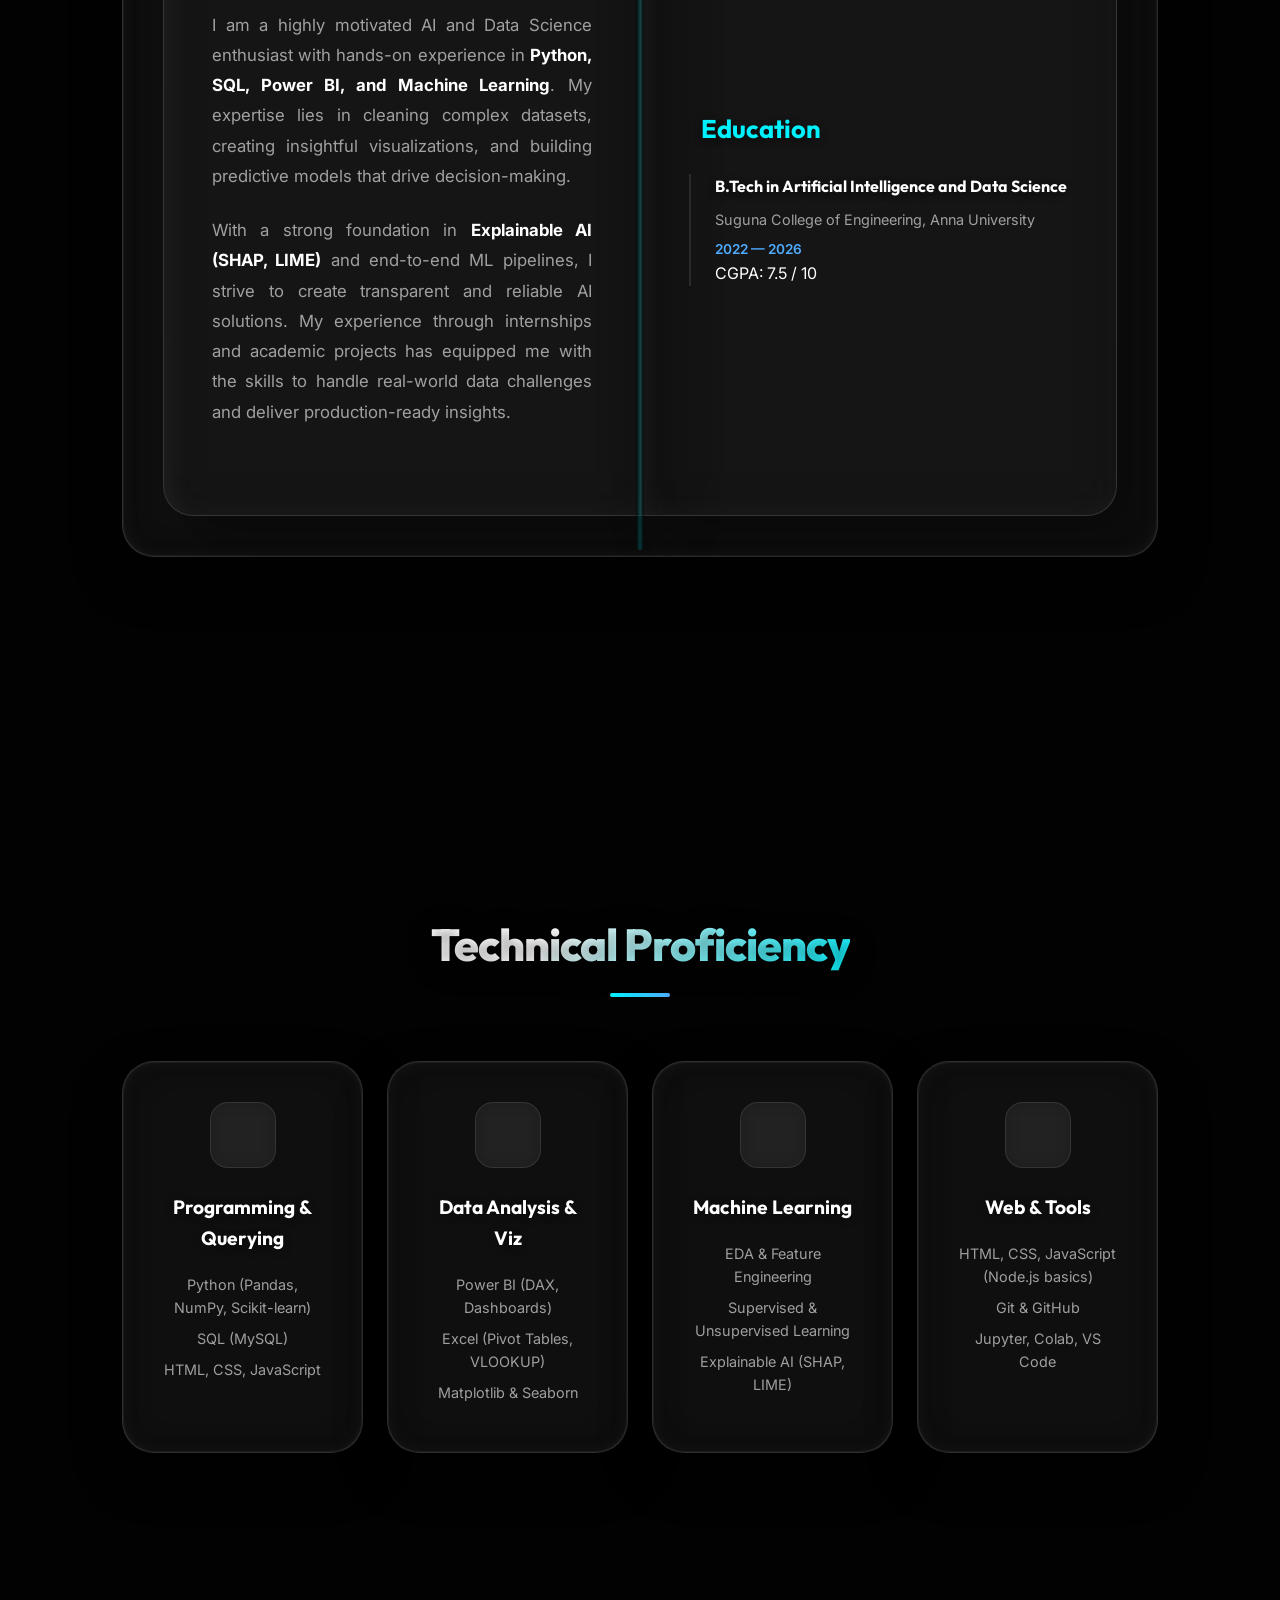
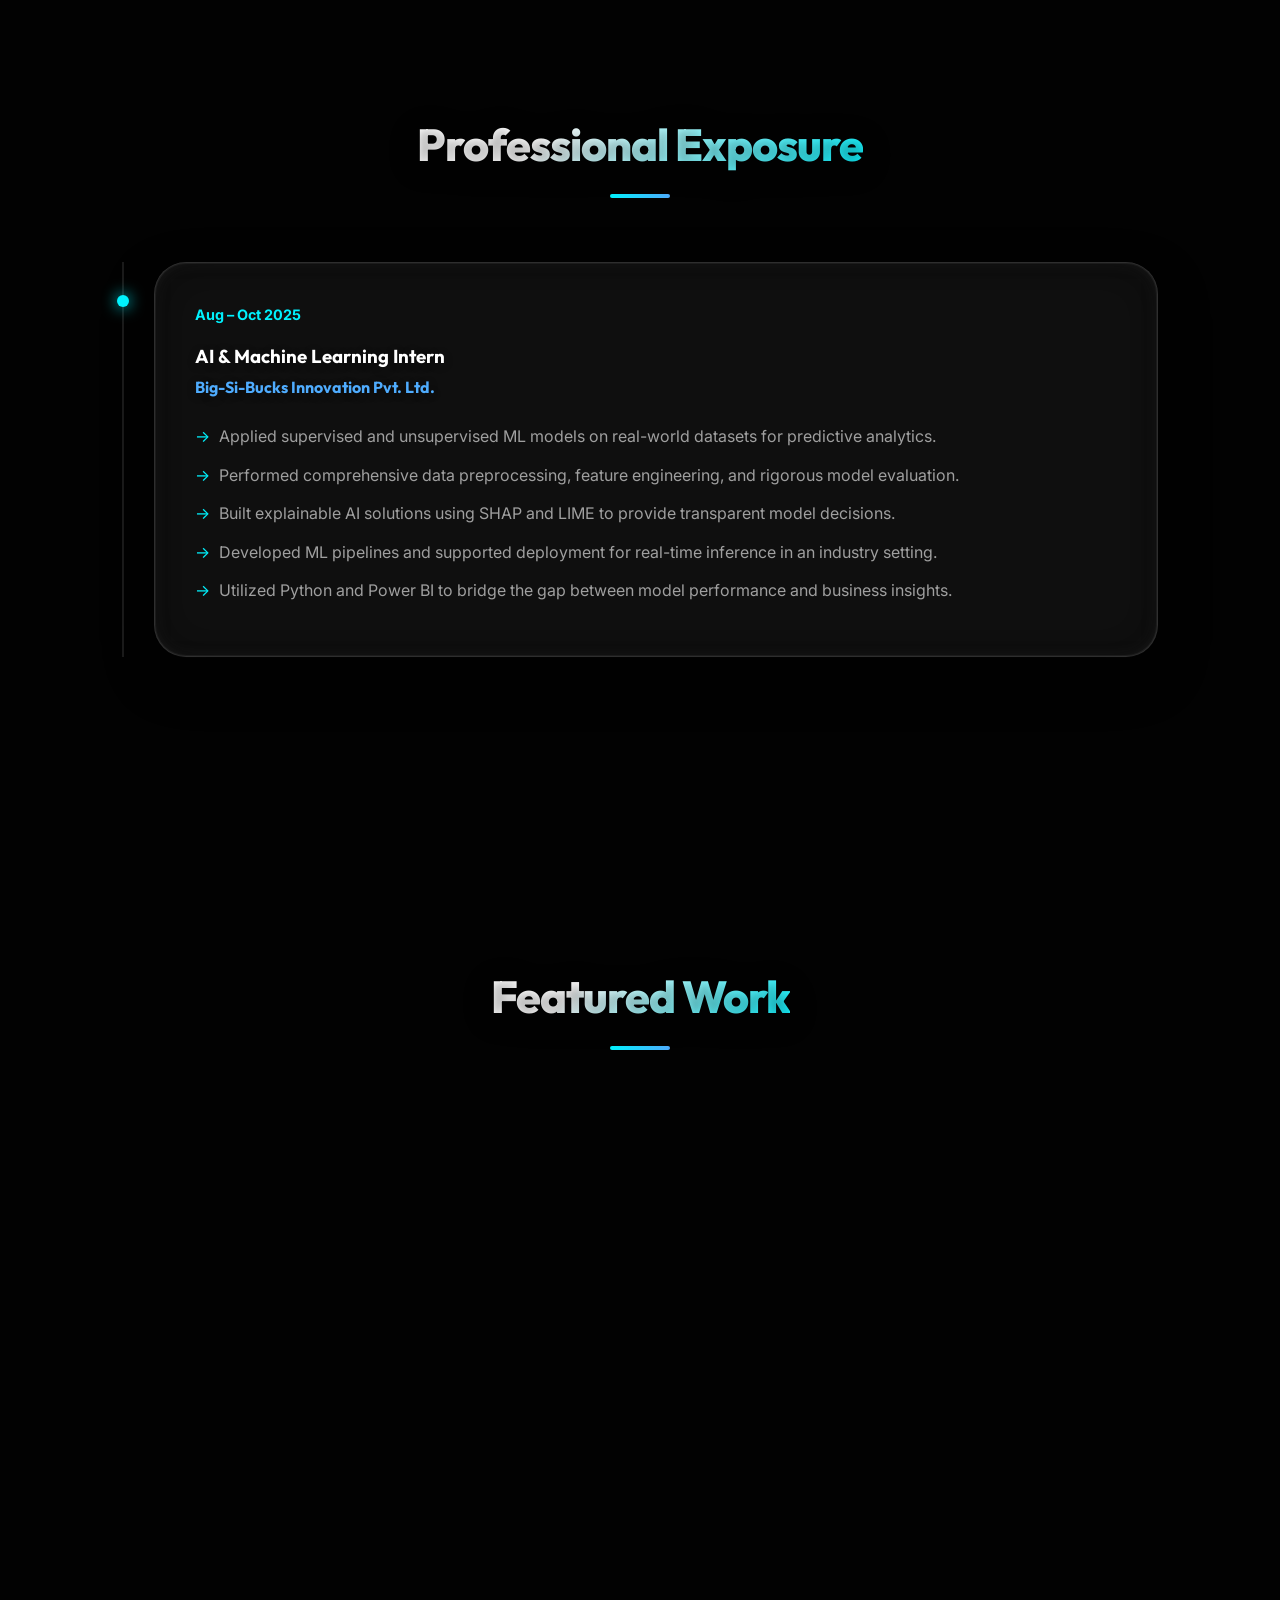
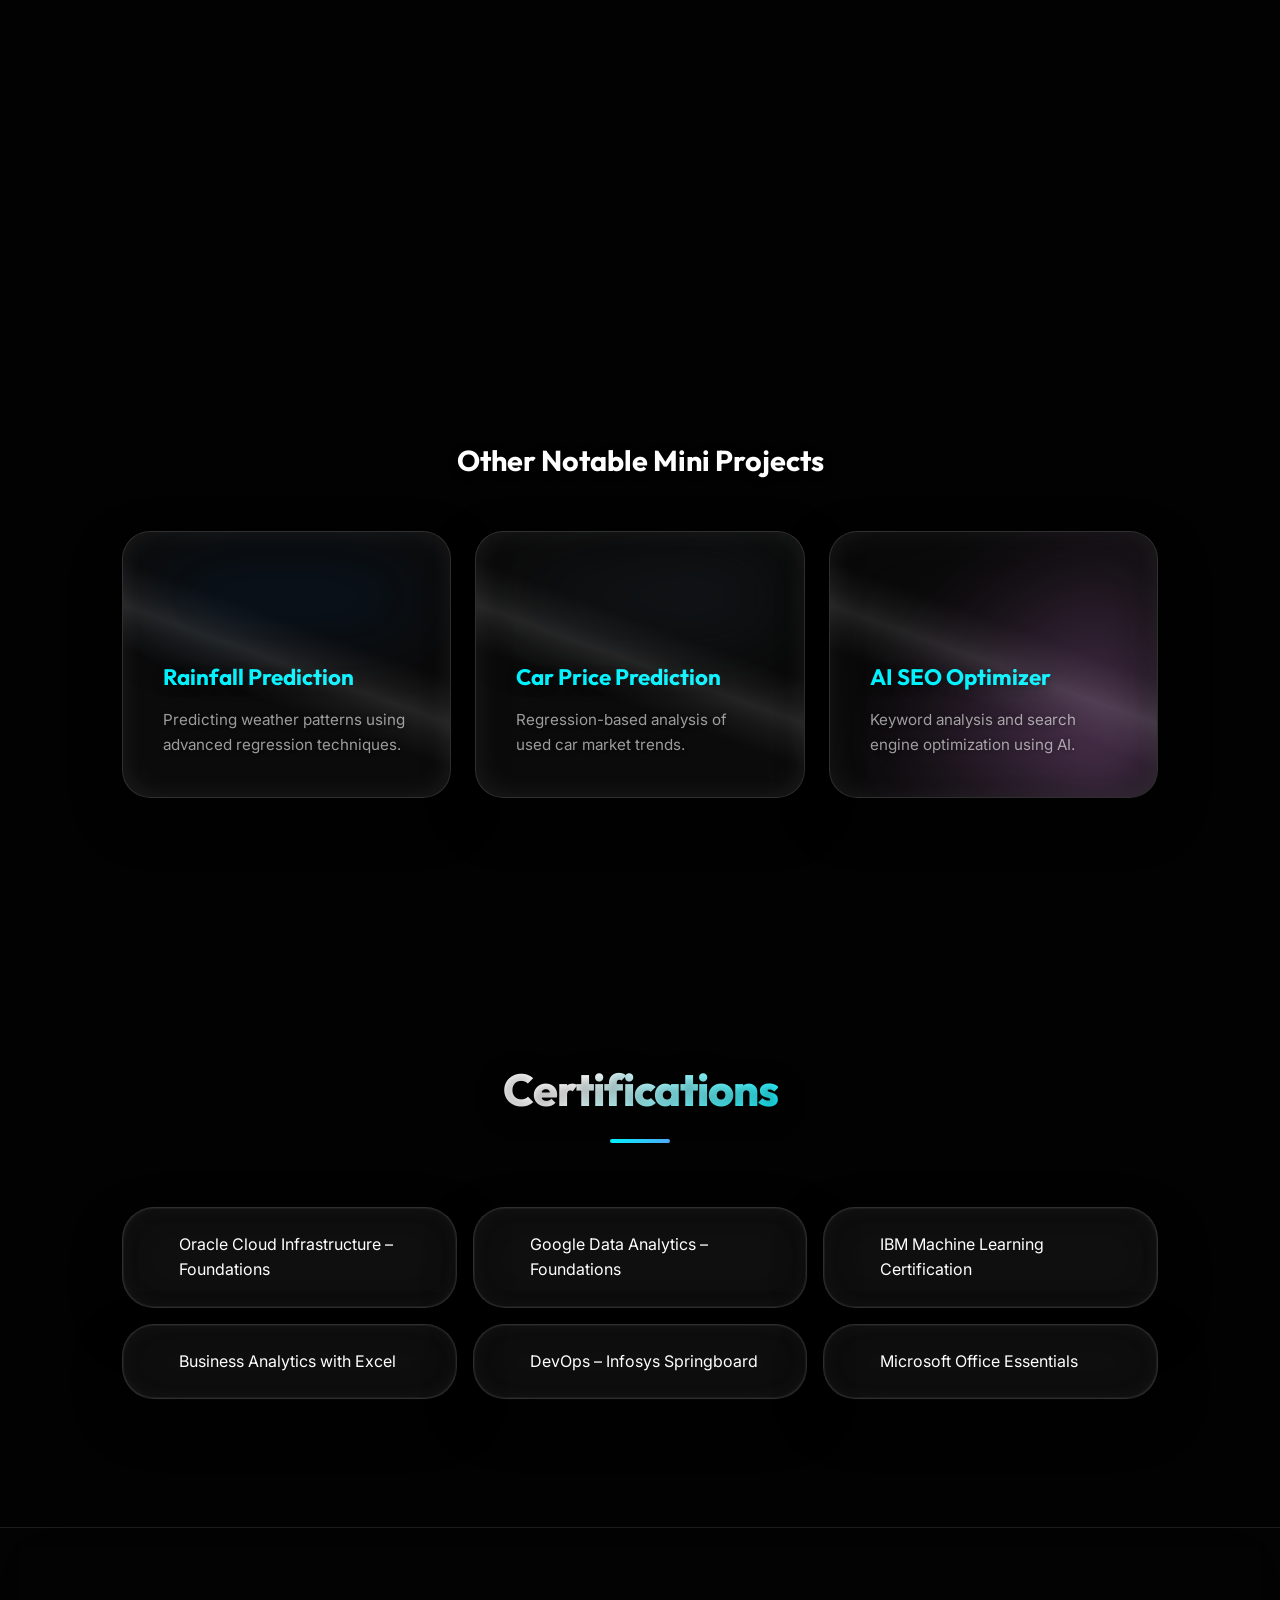
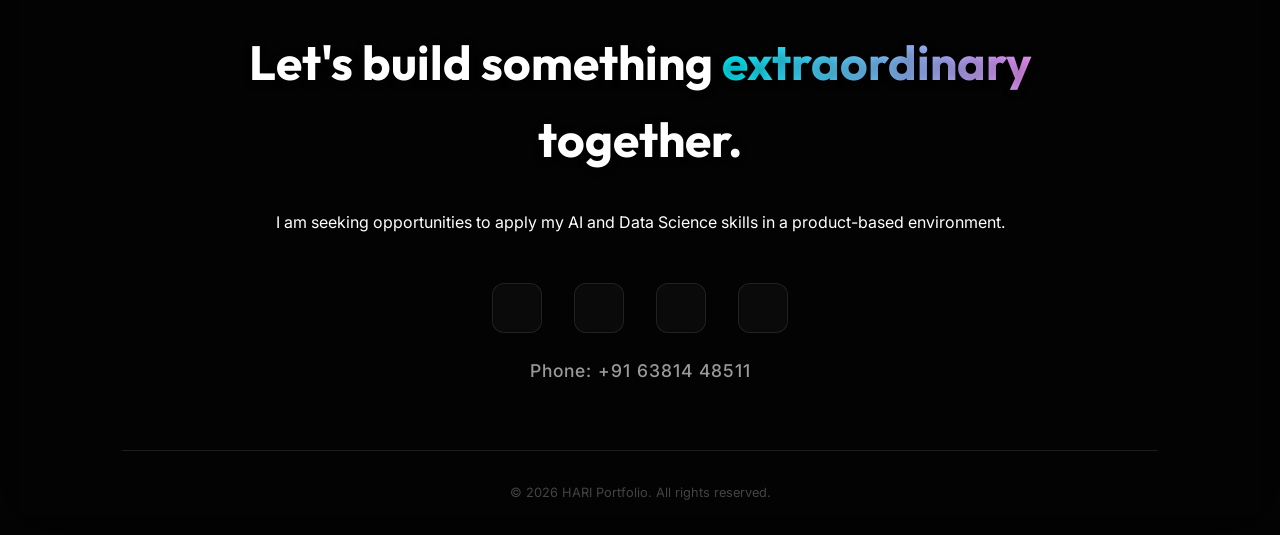
==== commit 373974a9: "Update index.html" ====
--- a/index.html
+++ b/index.html
@@ -276,6 +276,8 @@
                             <div class="tags">
                                 <span>Python</span><span>SHAP</span><span>LIME</span><span>MLOps</span>
                             </div>
+                            <a href="https://medicalhealth-diagnostics-xai-7ug6.onrender.com/medical.html" target="_blank" class="project-link live-link">Live Demo <i
+                                    data-lucide="external-link"></i></a>
                             <a href="javascript:void(0)" class="project-link"
                                 onclick="openProjectModal('medical-xai')">View Details <i
                                     data-lucide="arrow-up-right"></i></a>
@@ -352,32 +354,32 @@
                 </div>
                 <div class="certs-list">
                     <div class="cert-item glass reveal clickable-cert"
-                        onclick="openCertModal('cert_oracle.png', 'Oracle Cloud Infrastructure – Foundations')">
+                        onclick="openCertModal('img/cert_oracle.png', 'Oracle Cloud Infrastructure – Foundations')">
                         <i data-lucide="award"></i>
                         <span>Oracle Cloud Infrastructure – Foundations</span>
                     </div>
                     <div class="cert-item glass reveal clickable-cert"
-                        onclick="openCertModal('cert_google.png', 'Google Data Analytics – Foundations')">
+                        onclick="openCertModal('img/cert_google.png', 'Google Data Analytics – Foundations')">
                         <i data-lucide="award"></i>
                         <span>Google Data Analytics – Foundations</span>
                     </div>
                     <div class="cert-item glass reveal clickable-cert"
-                        onclick="openCertModal('cert_ibm.png', 'IBM Machine Learning Certification')">
+                        onclick="openCertModal('img/cert_ibm.png', 'IBM Machine Learning Certification')">
                         <i data-lucide="award"></i>
                         <span>IBM Machine Learning Certification</span>
                     </div>
                     <div class="cert-item glass reveal clickable-cert"
-                        onclick="openCertModal('cert_excel.png', 'Business Analytics with Excel')">
+                        onclick="openCertModal('img/cert_excel.png', 'Business Analytics with Excel')">
                         <i data-lucide="award"></i>
                         <span>Business Analytics with Excel</span>
                     </div>
                     <div class="cert-item glass reveal clickable-cert"
-                        onclick="openCertModal('cert_devops.png', 'DevOps – Infosys Springboard')">
+                        onclick="openCertModal('img/cert_devops.png', 'DevOps – Infosys Springboard')">
                         <i data-lucide="award"></i>
                         <span>DevOps – Infosys Springboard</span>
                     </div>
                     <div class="cert-item glass reveal clickable-cert"
-                        onclick="openCertModal('cert_office.png', 'Microsoft Office Essentials')">
+                        onclick="openCertModal('img/cert_office.png', 'Microsoft Office Essentials')">
                         <i data-lucide="award"></i>
                         <span>Microsoft Office Essentials</span>
                     </div>
@@ -439,7 +441,9 @@
                 dataset: 'Medical imaging dataset (X-ray / scan images) with labeled data for disease classification. Preprocessing includes resizing, normalization, noise reduction, and augmentation.',
                 workflow: 'Collected and preprocessed medical images using image processing techniques. Applied image enhancement, normalization, and augmentation. Trained CNN-based models for disease classification. Integrated structured patient data with image-based predictions. Applied XAI techniques (SHAP, LIME) to explain model decisions.',
                 models: 'Convolutional Neural Networks (CNN), Logistic Regression, and Random Forest. Hybrid approach combining image-based and tabular predictions.',
-                metrics: 'Accuracy, Precision, Recall (priority for medical safety), and F1-score.'
+                metrics: 'Accuracy, Precision, Recall (priority for medical safety), and F1-score.',
+                liveLink: 'https://medicalhealth-diagnostics-xai-7ug6.onrender.com/medical.html',
+                warning: 'Due to GPU limitations on the free hosting tier, the AI model may occasionally crash or respond slowly. Please retry after a moment if this occurs.'
             }
         };
 
@@ -468,6 +472,26 @@
                 githubContainer.style.display = 'block';
             } else {
                 githubContainer.style.display = 'none';
+            }
+
+            // Live Link
+            const liveLinkContainer = document.getElementById('modal-livelink-container');
+            const liveLinkAnchor = document.getElementById('modal-livelink');
+            if (data.liveLink) {
+                liveLinkAnchor.setAttribute('href', data.liveLink);
+                liveLinkContainer.style.display = 'block';
+            } else {
+                liveLinkContainer.style.display = 'none';
+            }
+
+            // Warning
+            const warningContainer = document.getElementById('modal-warning-container');
+            const warningText = document.getElementById('modal-warning');
+            if (data.warning) {
+                warningText.innerText = data.warning;
+                warningContainer.style.display = 'block';
+            } else {
+                warningContainer.style.display = 'none';
             }
 
             const helpers = {
@@ -563,6 +587,16 @@
                     <h3><i data-lucide="trending-up"></i> Evaluation Metrics</h3>
                     <p id="modal-metrics"></p>
                 </div>
+                <div id="modal-livelink-container" class="detail-section" style="display: none;">
+                    <h3><i data-lucide="globe"></i> Live Demo</h3>
+                    <a id="modal-livelink" href="#" target="_blank" class="project-link live-link">
+                        Open Live Demo <i data-lucide="external-link"></i>
+                    </a>
+                </div>
+                <div id="modal-warning-container" class="detail-section warning-section" style="display: none;">
+                    <h3><i data-lucide="alert-triangle"></i> Note</h3>
+                    <p id="modal-warning" class="warning-text"></p>
+                </div>
                 <div id="modal-github-container" class="detail-section" style="display: none;">
                     <h3><i data-lucide="github"></i> Code Repository</h3>
                     <a id="modal-github"
@@ -574,13 +608,6 @@
             </div>
         </div>
     </div>
-    <!-- Vercel Speed Insights -->
-    <script>
-        window.si = window.si || function () { (window.siq = window.siq || []).push(arguments); };
-    </script>
-    <script defer src="/_vercel/speed-insights/script.js"></script>
-
 </body>
 
 </html>
-
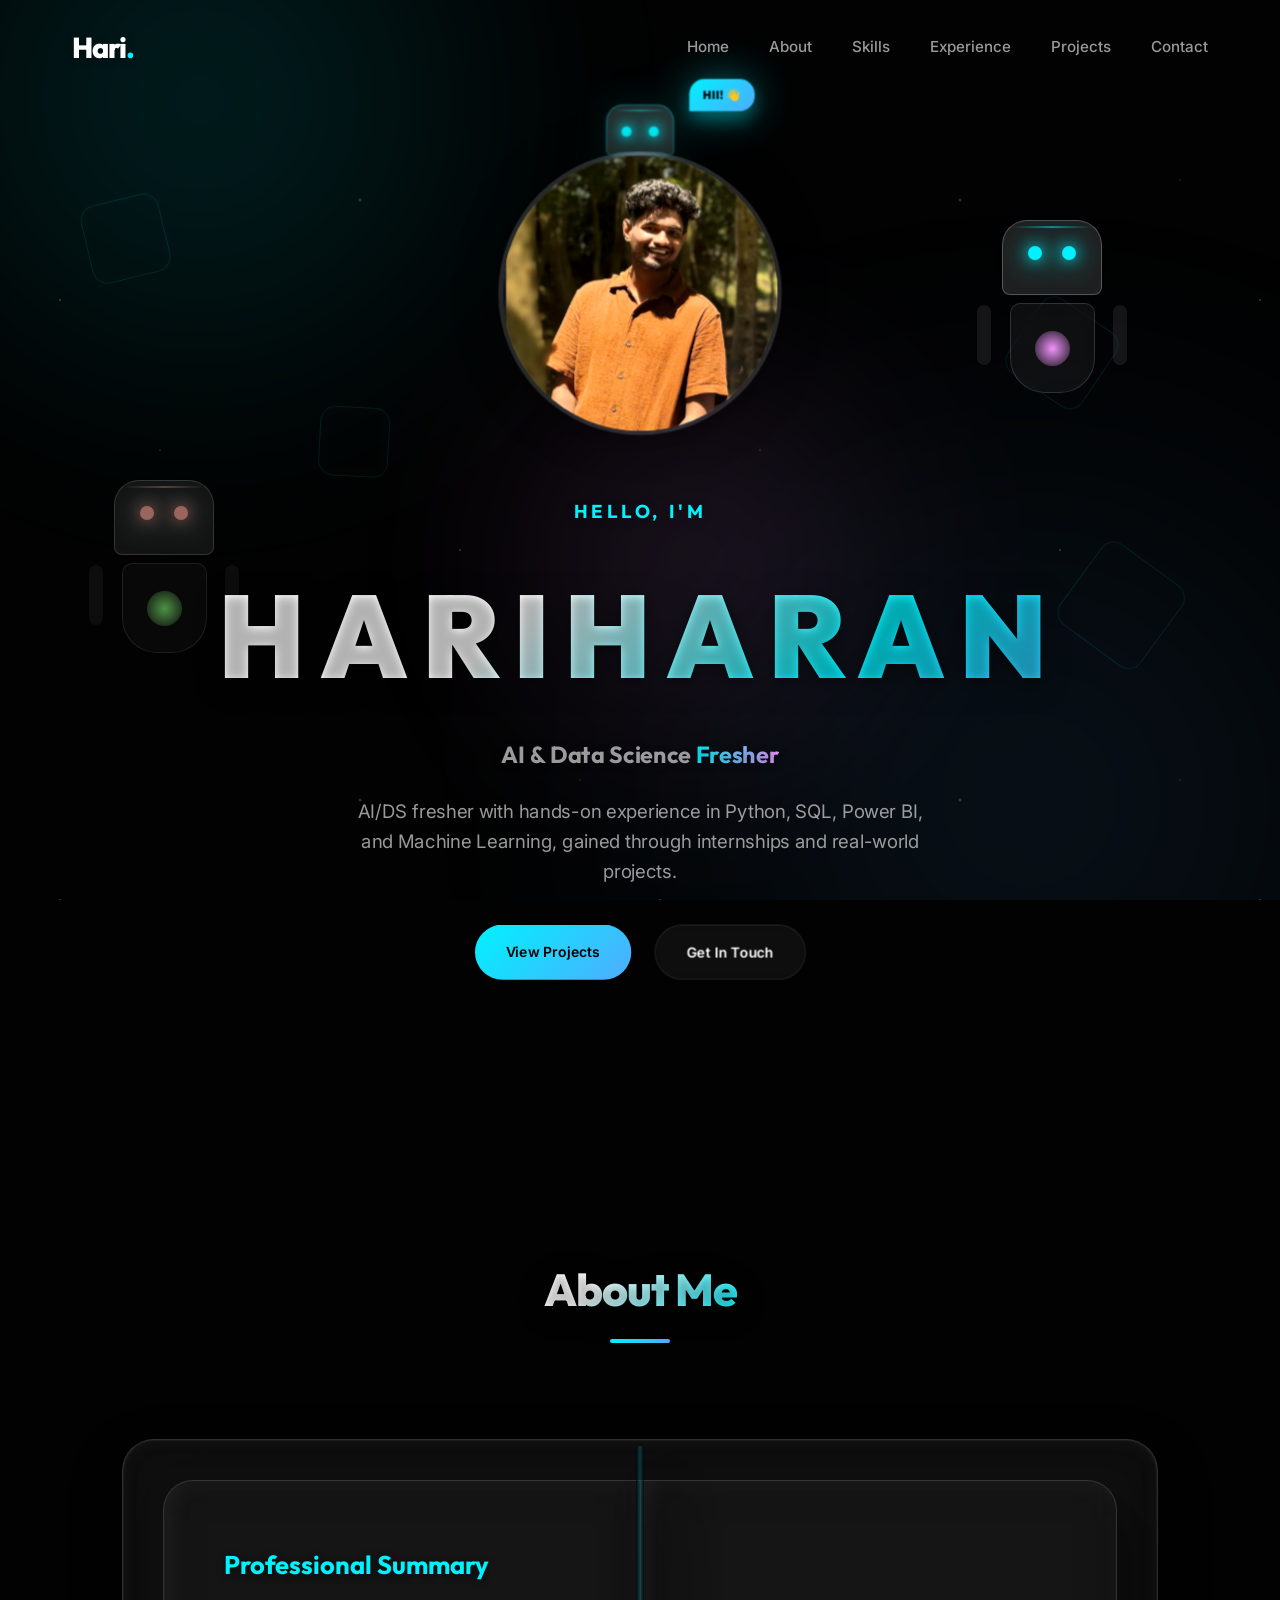
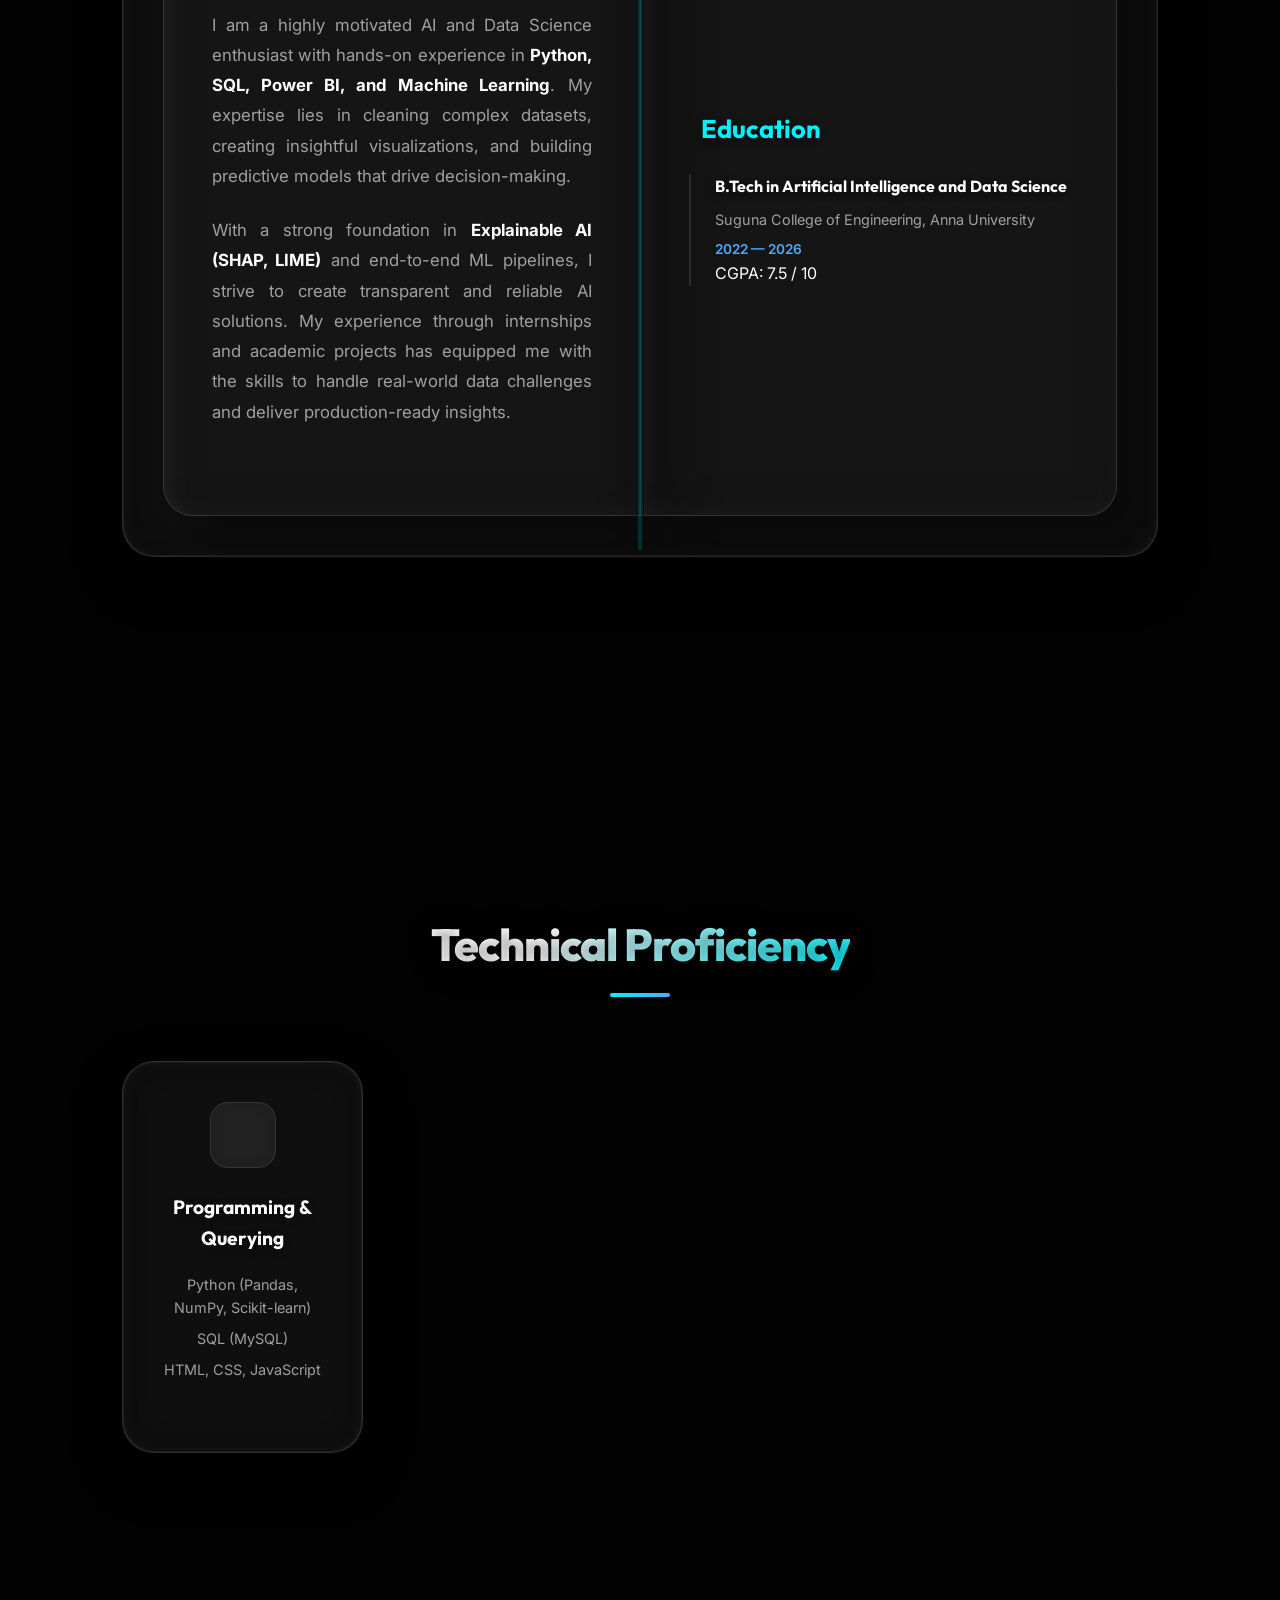
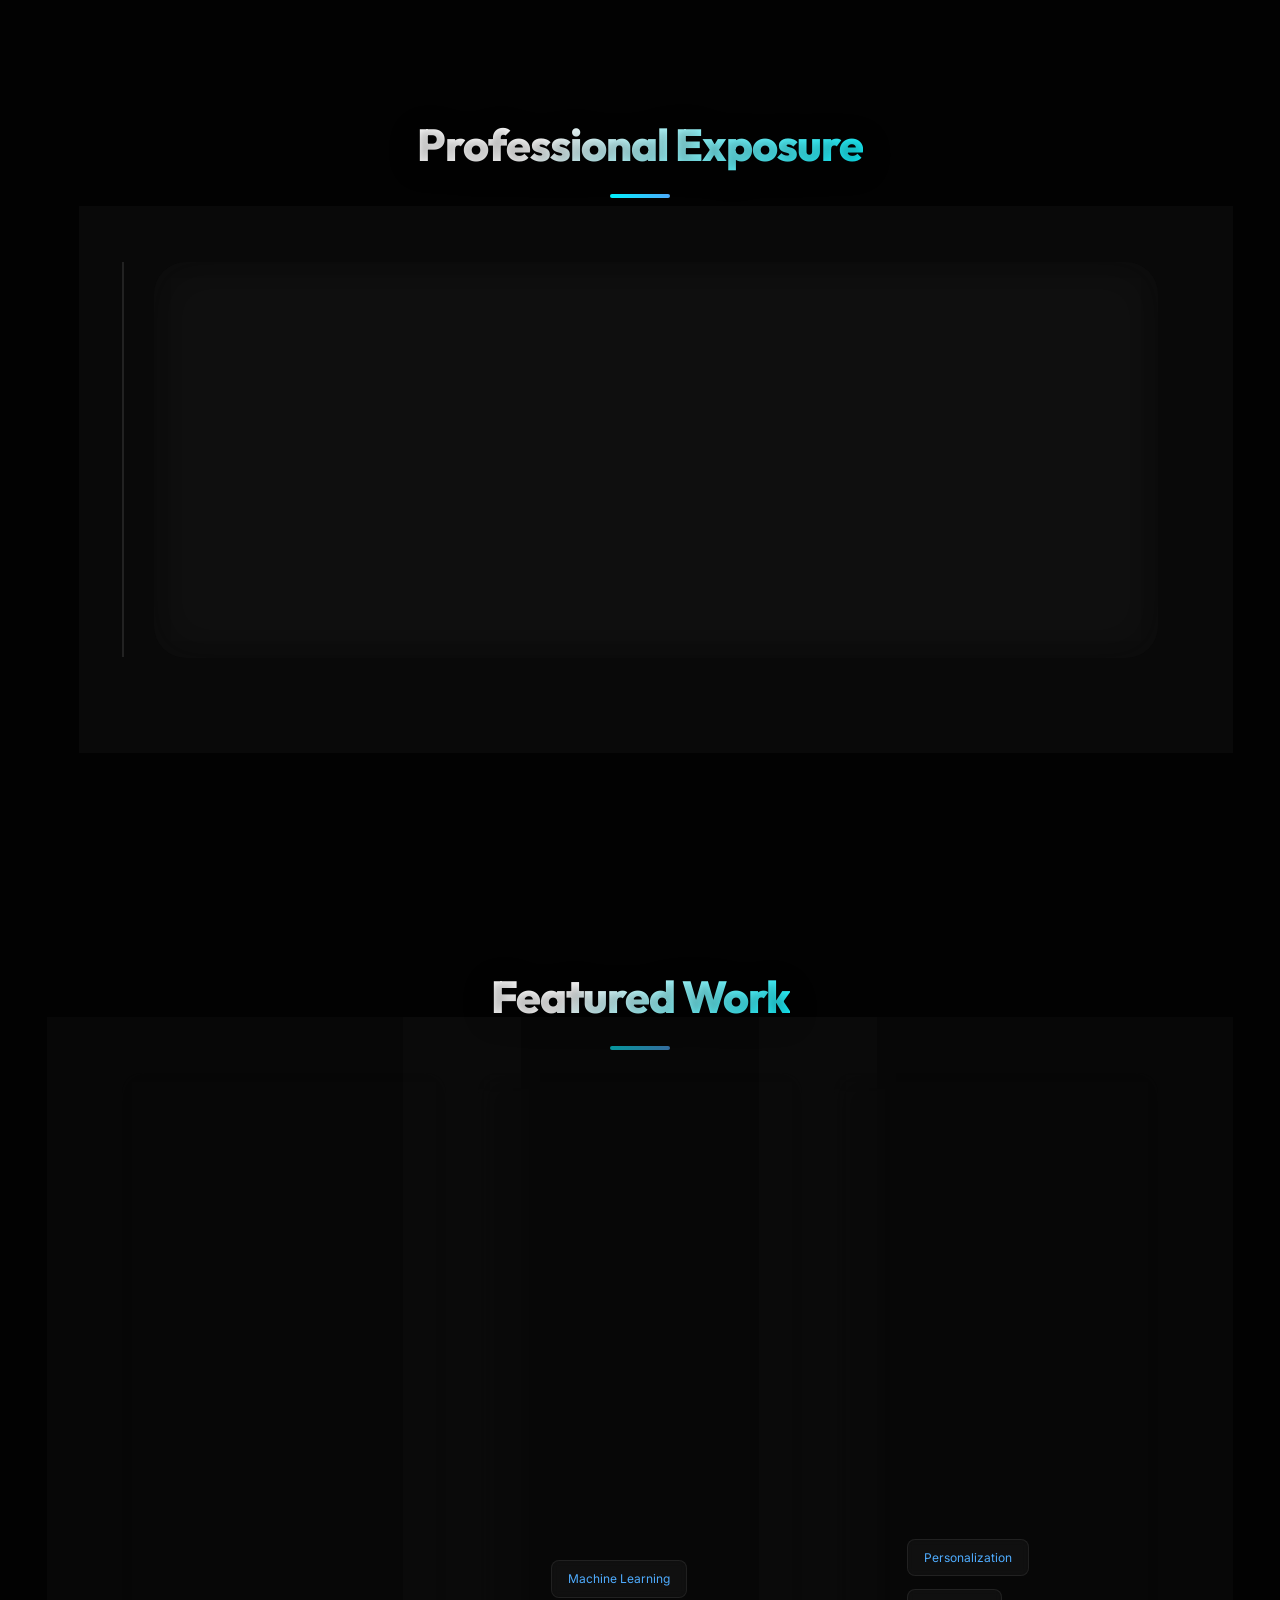
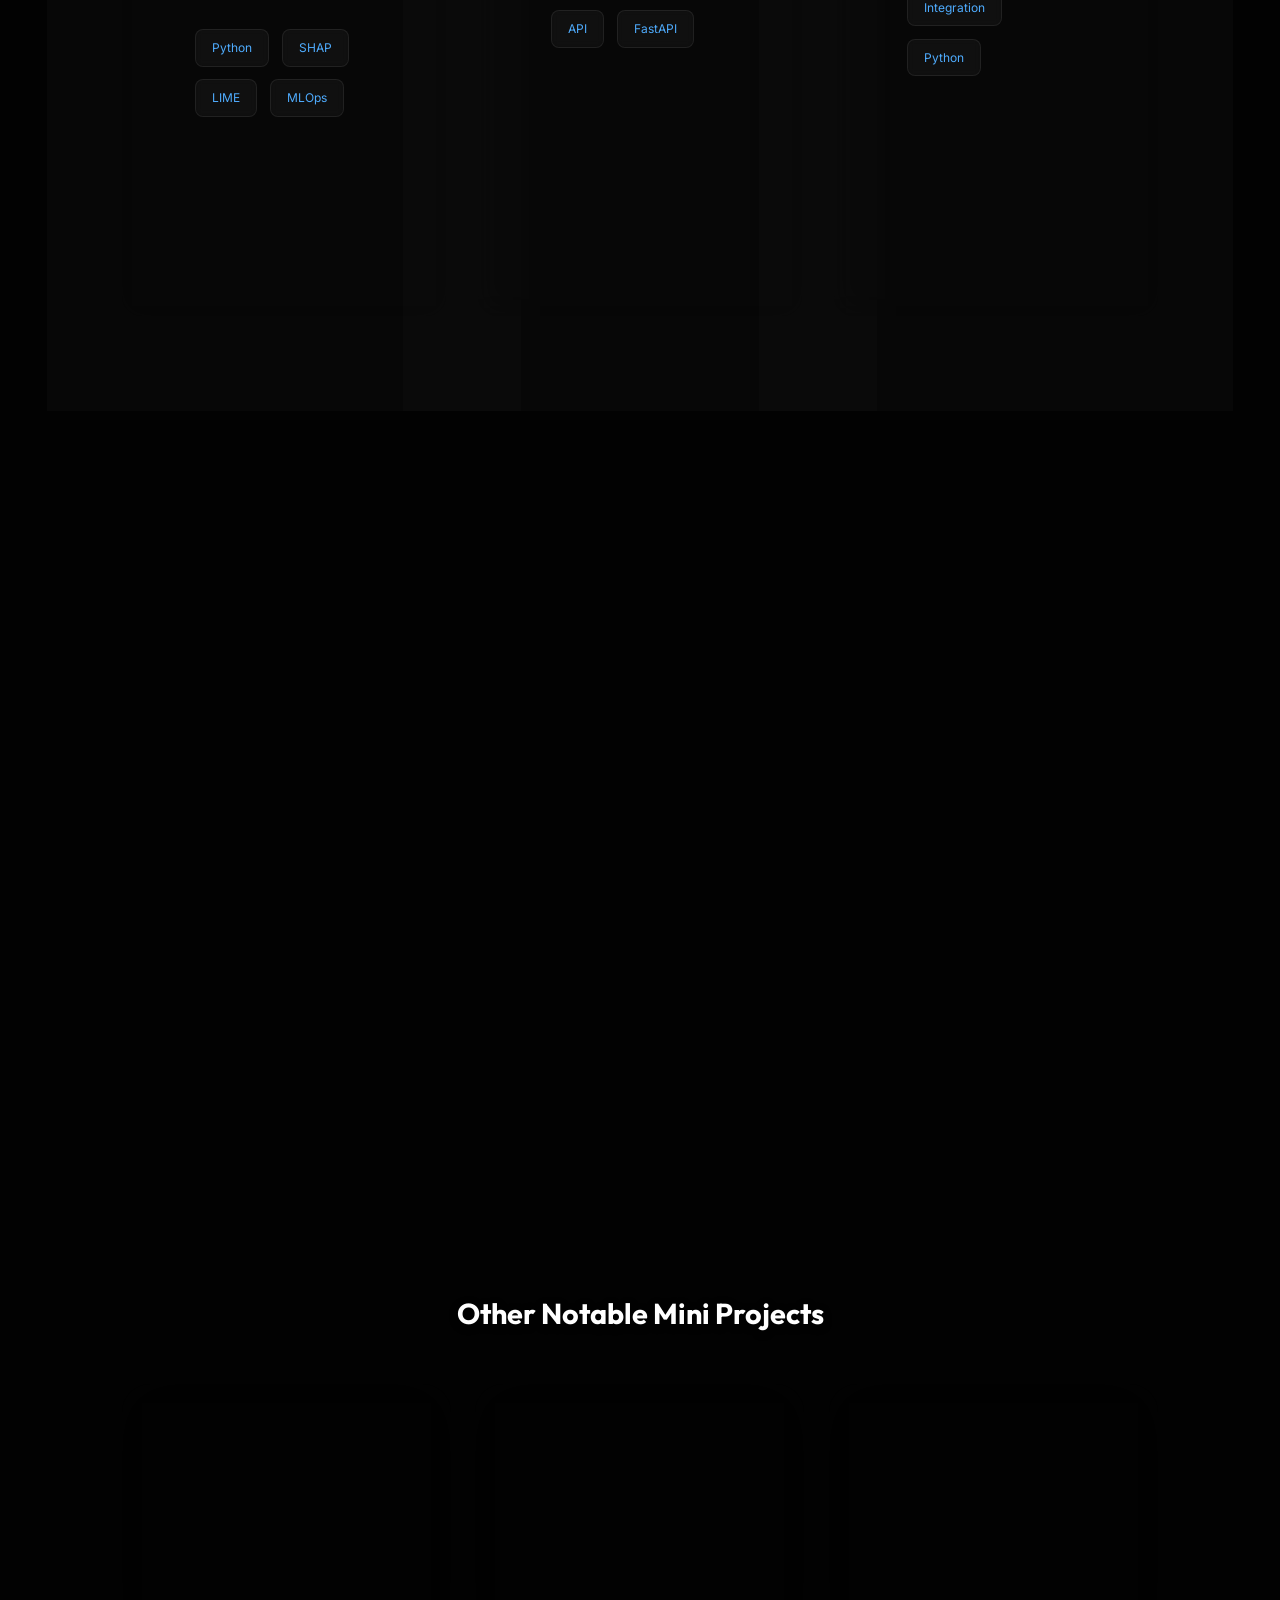
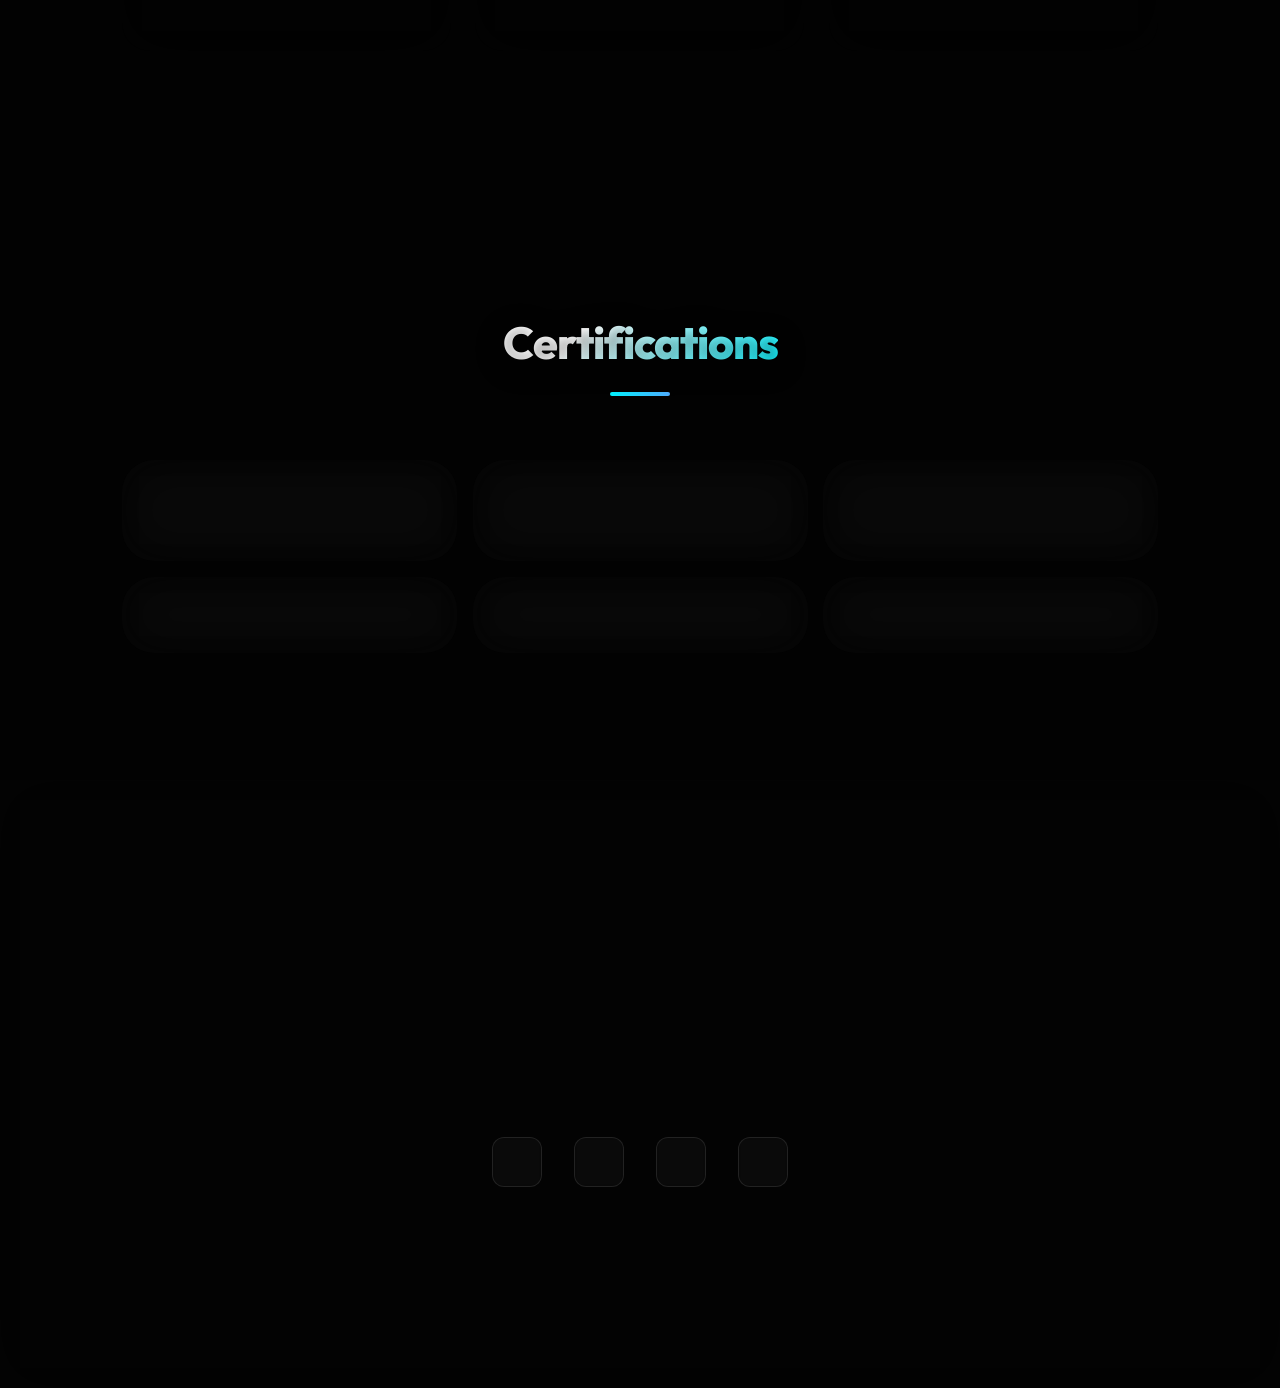
==== commit fdea51b4: "Update index.html" ====
--- a/index.html
+++ b/index.html
@@ -314,6 +314,24 @@
                             </div>
                             <a href="javascript:void(0)" class="project-link"
                                 onclick="openProjectModal('travel-planner')">View Details <i
+                                    data-lucide="arrow-up-right"></i></a>
+                        </div>
+                    </div>
+                    <!-- Project 4 -->
+                    <div class="project-card glass reveal delay-3 parallax" data-speed="0.1">
+                        <div class="project-img" id="img-air">
+                            <i data-lucide="wind" class="project-main-icon"></i>
+                        </div>
+                        <div class="project-info">
+                            <h3>India Air Quality Intelligence Dashboard</h3>
+                            <p>An interactive dashboard for analyzing and visualizing air quality metrics across India.</p>
+                            <div class="tags">
+                                <span>Data Analytics</span><span>Dashboard</span>
+                            </div>
+                            <a href="https://air-pollution-analytics-dashboard.vercel.app/" target="_blank" class="project-link live-link">Live Demo <i
+                                    data-lucide="external-link"></i></a>
+                            <a href="javascript:void(0)" class="project-link"
+                                onclick="openProjectModal('air-quality')">View Details <i
                                     data-lucide="arrow-up-right"></i></a>
                         </div>
                     </div>
@@ -444,6 +462,13 @@
                 metrics: 'Accuracy, Precision, Recall (priority for medical safety), and F1-score.',
                 liveLink: 'https://medicalhealth-diagnostics-xai-7ug6.onrender.com/medical.html',
                 warning: 'Due to GPU limitations on the free hosting tier, the AI model may occasionally crash or respond slowly. Please retry after a moment if this occurs.'
+            },
+            'air-quality': {
+                title: 'India Air Quality Intelligence Dashboard',
+                overview: 'An interactive dashboard providing real-time insights and historical analytics on air pollution and air quality metrics across various regions in India.',
+                problem: 'Monitoring and understanding air quality is crucial for public health, but data is often fragmented or difficult to interpret. This dashboard centralizes the information and presents it through intuitive visualizations.',
+                tech: ['Data Analytics', 'Dashboard', 'Web Technologies'],
+                liveLink: 'https://air-pollution-analytics-dashboard.vercel.app/'
             }
         };
 
--- a/style.css
+++ b/style.css
@@ -2146,4 +2146,3 @@
     font-weight: 500;
     letter-spacing: 1px;
 }
-
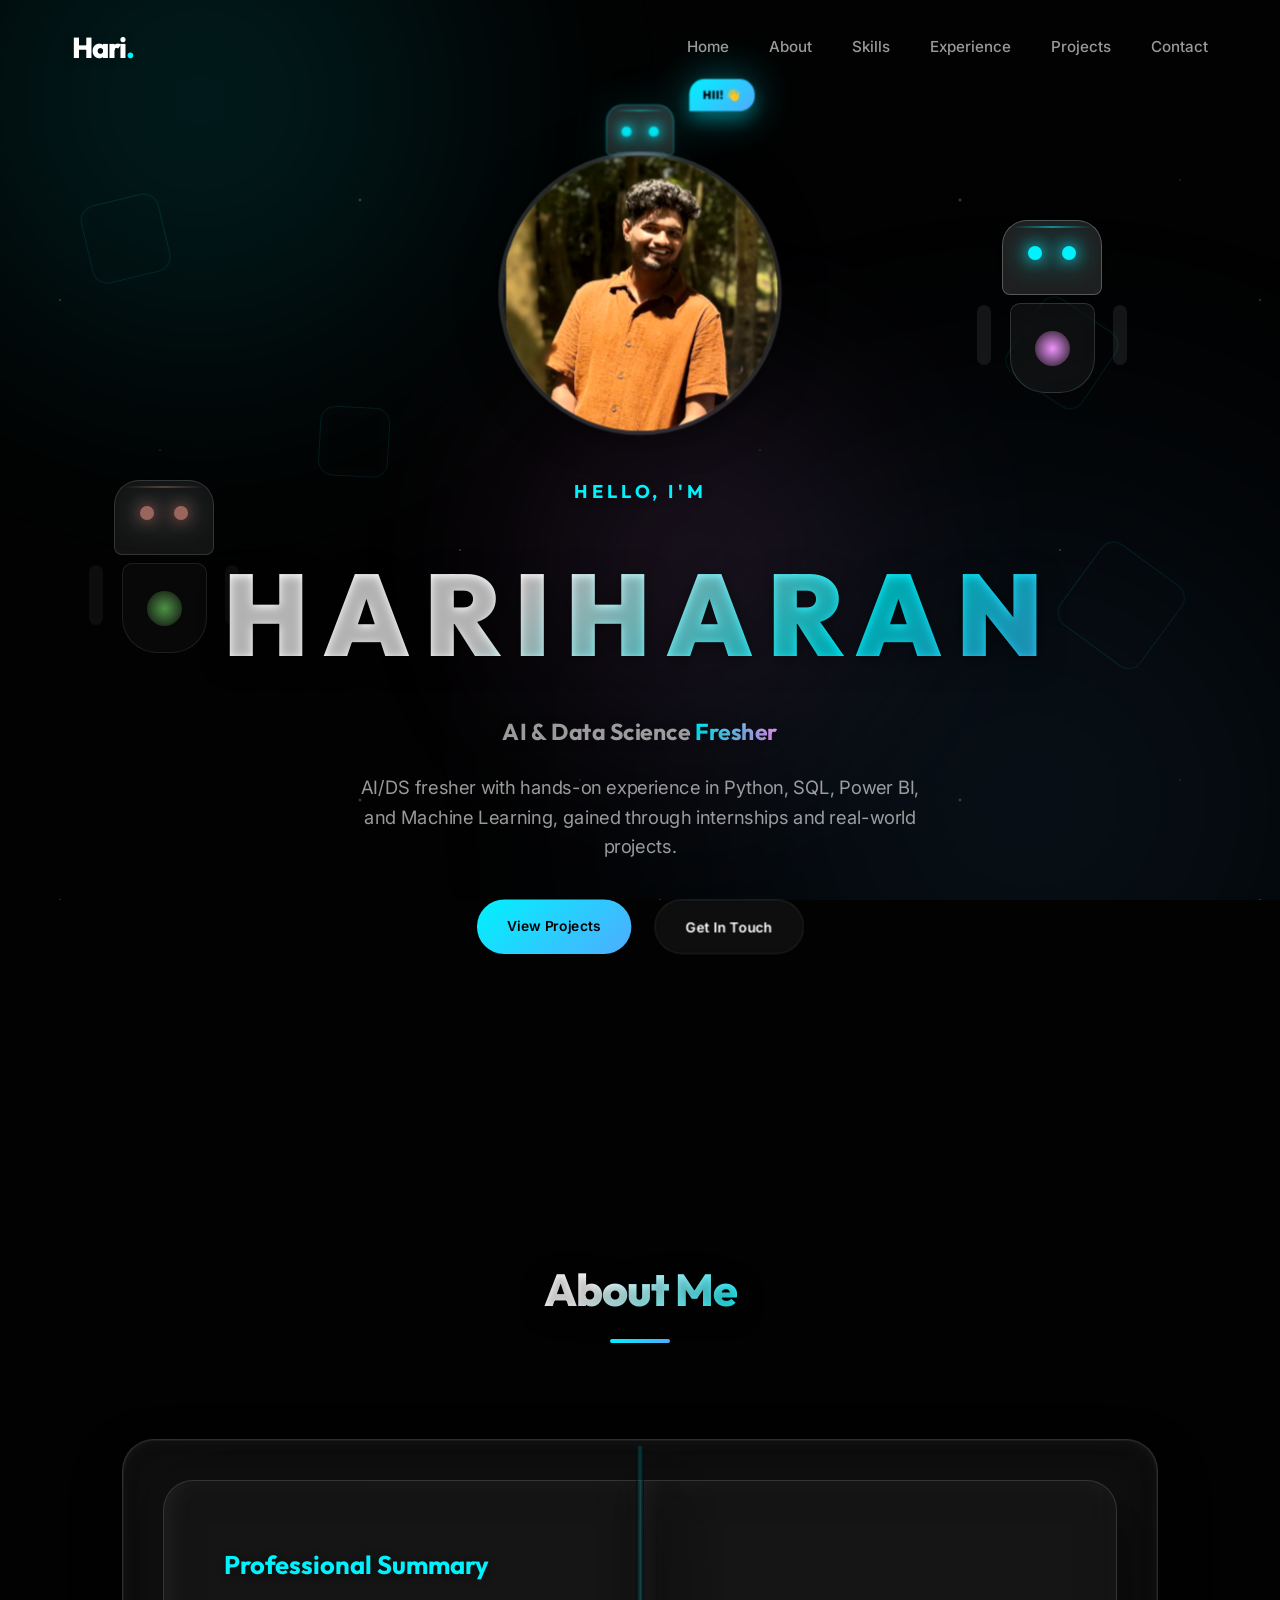
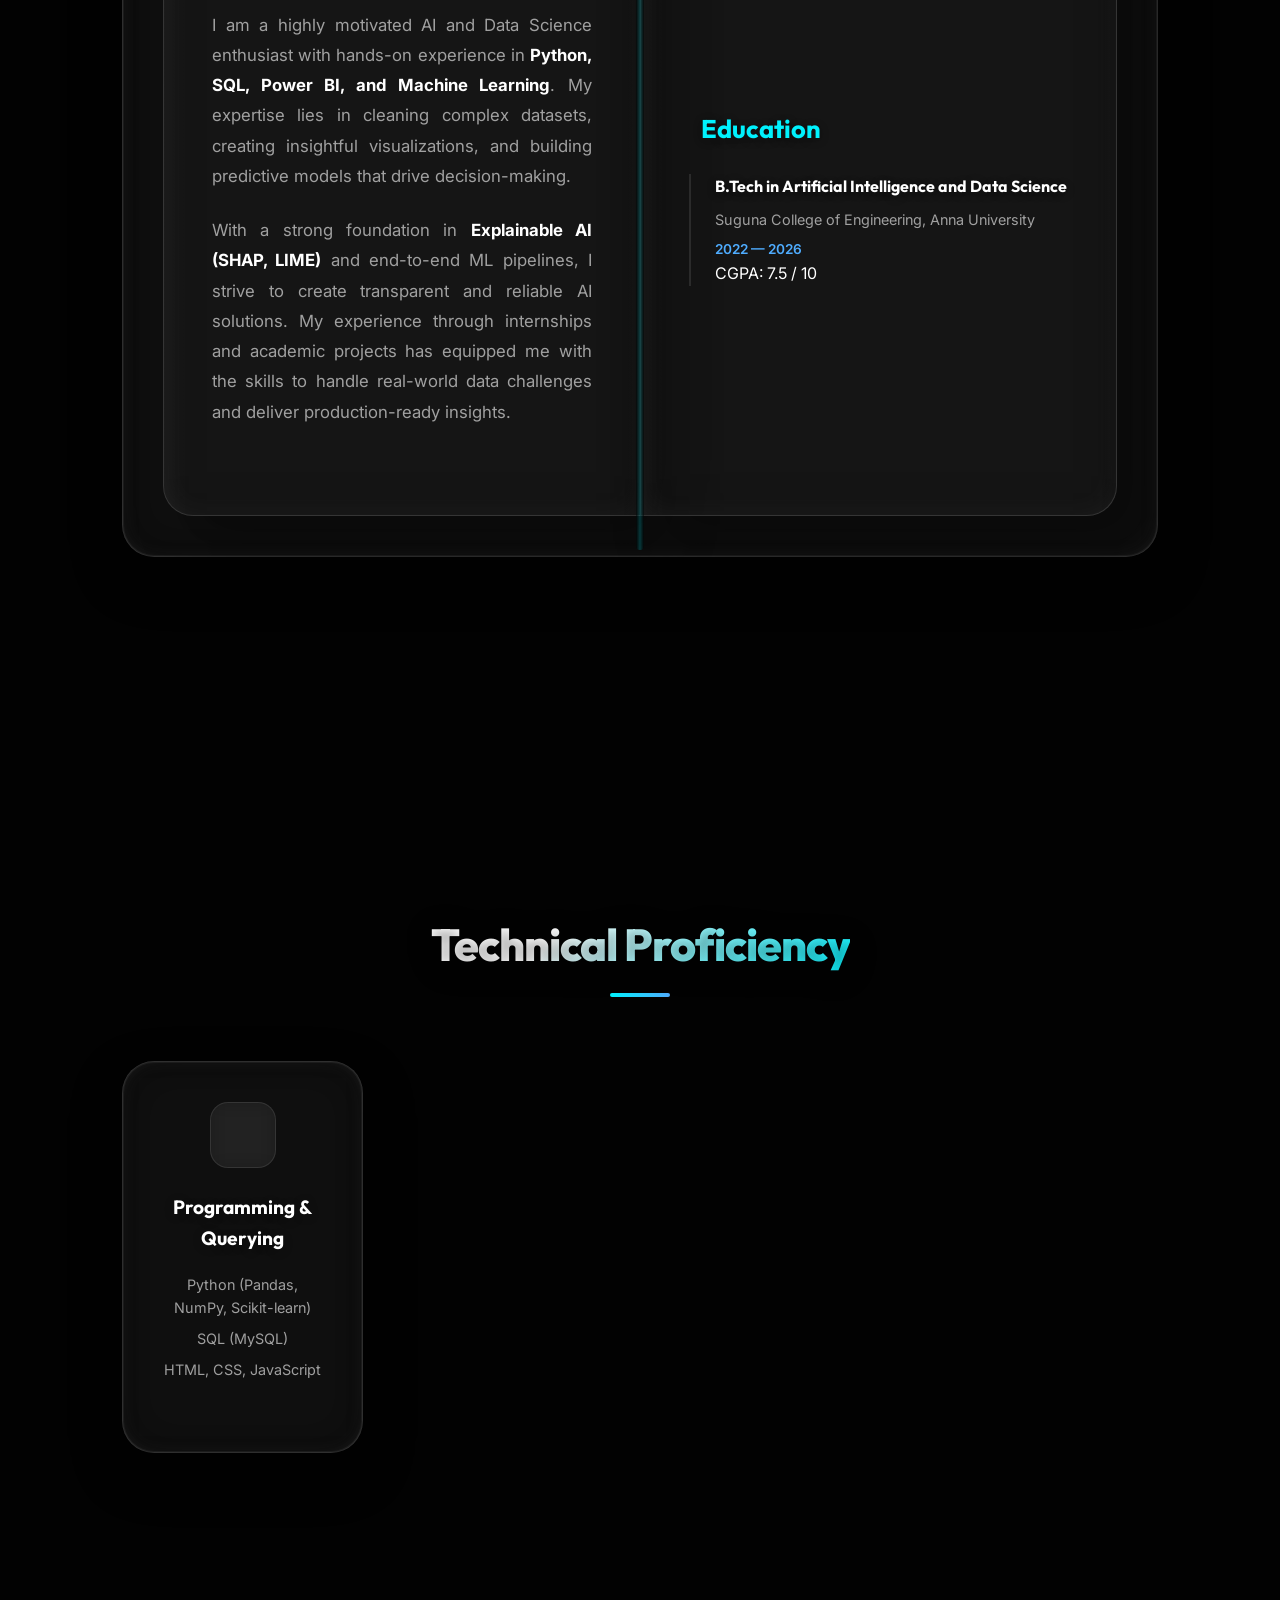
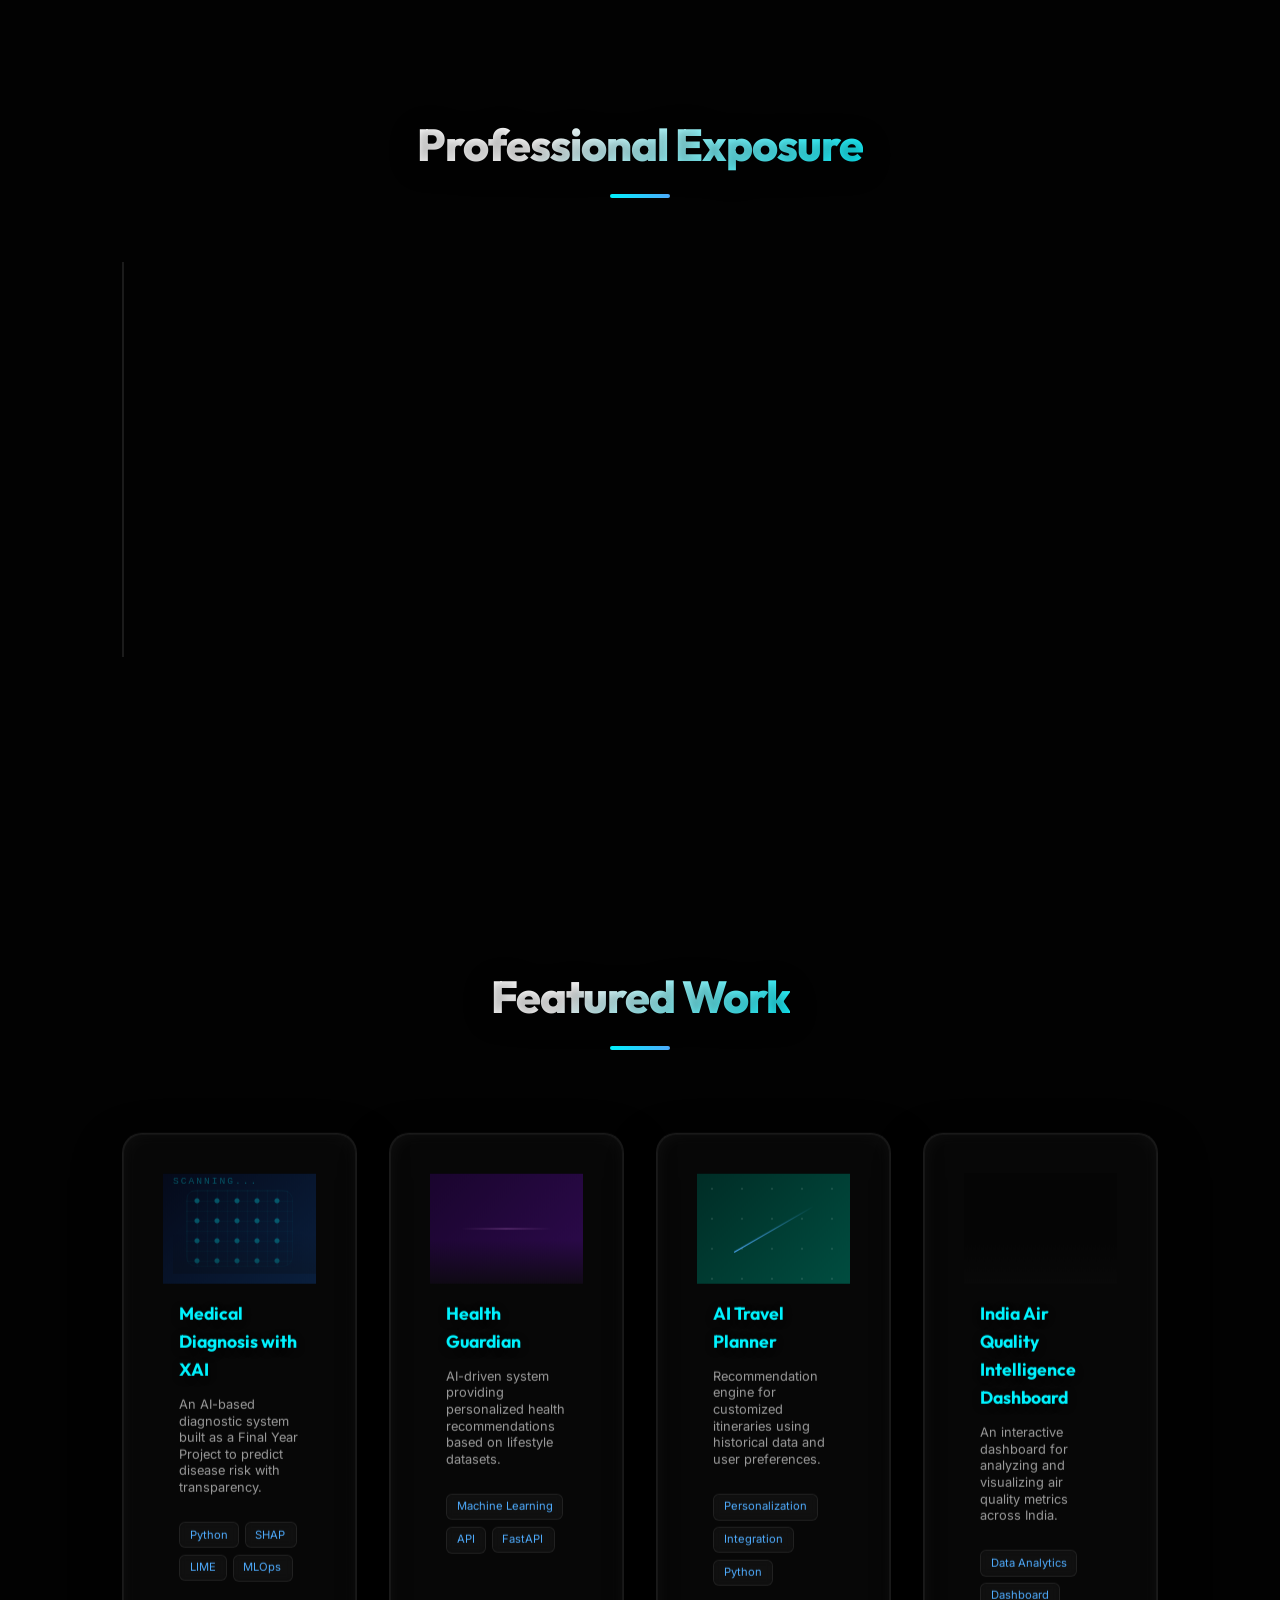
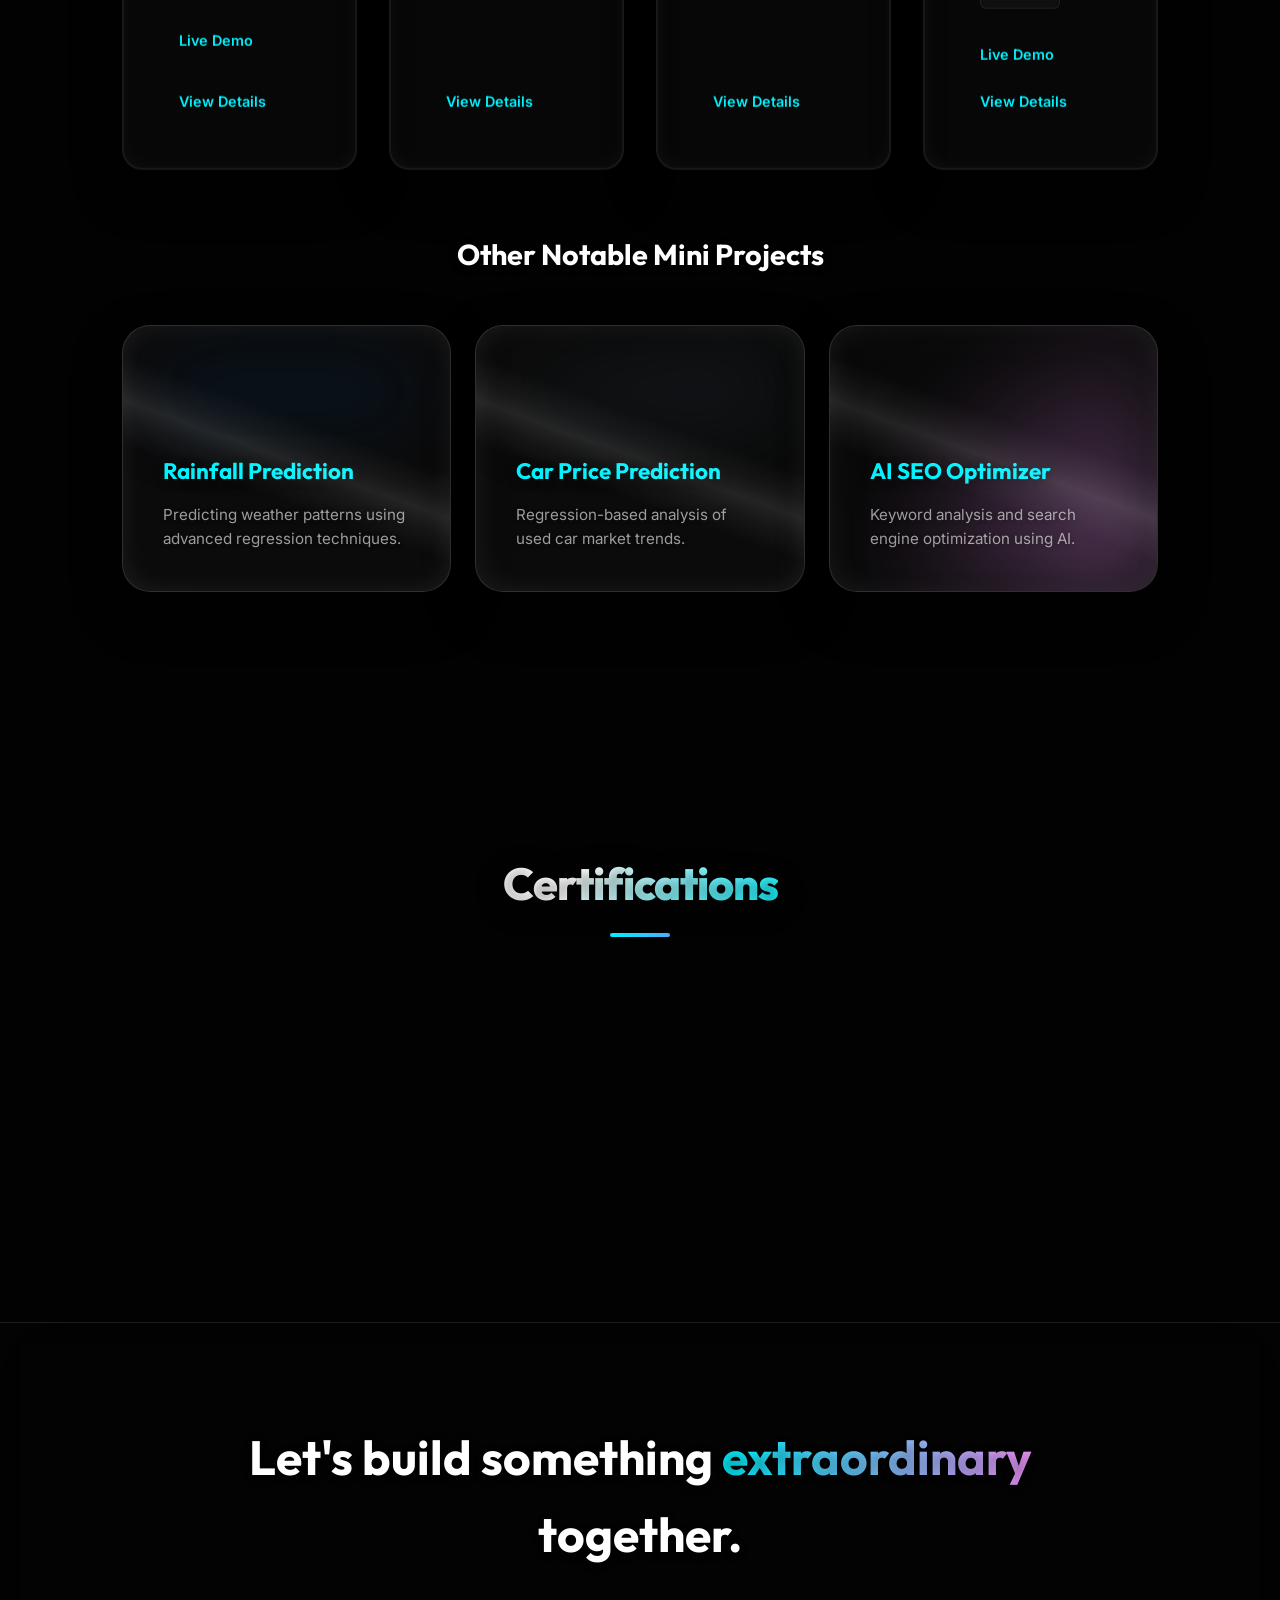
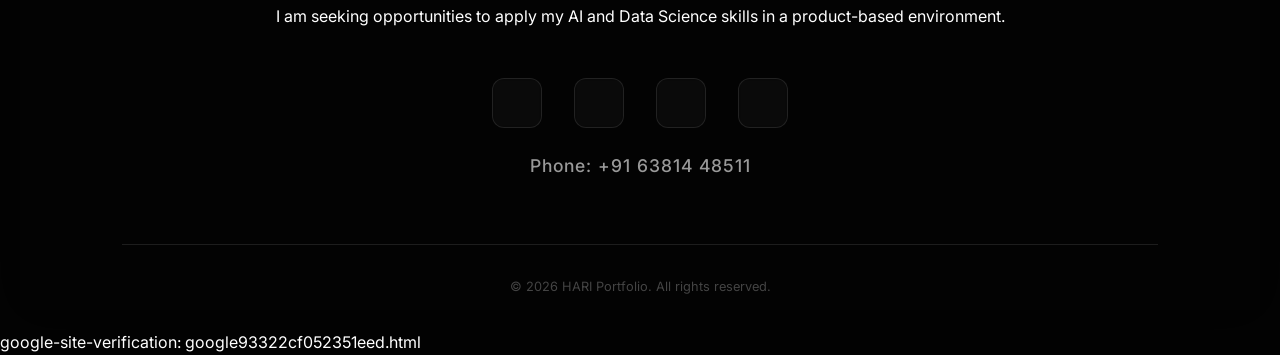
==== commit a61b6777: "Update index.html" ====
--- a/index.html
+++ b/index.html
@@ -636,3 +636,5 @@
 </body>
 
 </html>
+google-site-verification: google93322cf052351eed.html
+
--- a/style.css
+++ b/style.css
@@ -910,7 +910,7 @@
 /* Project Cards */
 .projects-grid {
     display: grid;
-    grid-template-columns: repeat(auto-fit, minmax(320px, 1fr));
+    grid-template-columns: repeat(auto-fit, minmax(220px, 1fr));
     gap: 2rem;
     margin-bottom: 5rem;
 }
@@ -936,7 +936,7 @@
 }
 
 .project-img {
-    height: 200px;
+    height: 110px;
     width: 100%;
     position: relative;
     background: #050505;
@@ -947,8 +947,8 @@
 }
 
 .project-main-icon {
-    width: 7.5rem;
-    height: 7.5rem;
+    width: 3.5rem;
+    height: 3.5rem;
     color: var(--primary);
     position: relative;
     z-index: 2;
@@ -1002,23 +1002,23 @@
 }
 
 .project-info {
-    padding: 1.5rem;
+    padding: 1rem;
     flex: 1;
     display: flex;
     flex-direction: column;
-    gap: 0.75rem;
+    gap: 0.5rem;
 }
 
 .project-info h3 {
-    font-size: 1.35rem;
+    font-size: 1.1rem;
     color: var(--primary);
     margin: 0;
 }
 
 .project-info p {
-    font-size: 0.9rem;
+    font-size: 0.8rem;
     color: var(--text-dim);
-    line-height: 1.5;
+    line-height: 1.3;
     margin: 0;
 }
 
@@ -1146,31 +1146,31 @@
 }
 
 .project-info {
-    padding: 2rem;
+    padding: 1rem;
 }
 
 .project-info h3 {
-    margin-bottom: 1rem;
+    margin-bottom: 0.3rem;
 }
 
 .project-info p {
     color: var(--text-dim);
-    font-size: 0.9rem;
-    margin-bottom: 1.5rem;
+    font-size: 0.8rem;
+    margin-bottom: 0.6rem;
 }
 
 .tags {
     display: flex;
     flex-wrap: wrap;
-    gap: 0.8rem;
-    margin-bottom: 1.5rem;
+    gap: 0.4rem;
+    margin-bottom: 0.6rem;
 }
 
 .tags span {
     background: rgba(255, 255, 255, 0.03);
-    padding: 0.5rem 1rem;
-    border-radius: 8px;
-    font-size: 0.75rem;
+    padding: 0.2rem 0.6rem;
+    border-radius: 6px;
+    font-size: 0.7rem;
     color: var(--secondary);
     border: 1px solid rgba(255, 255, 255, 0.08);
     backdrop-filter: blur(5px);
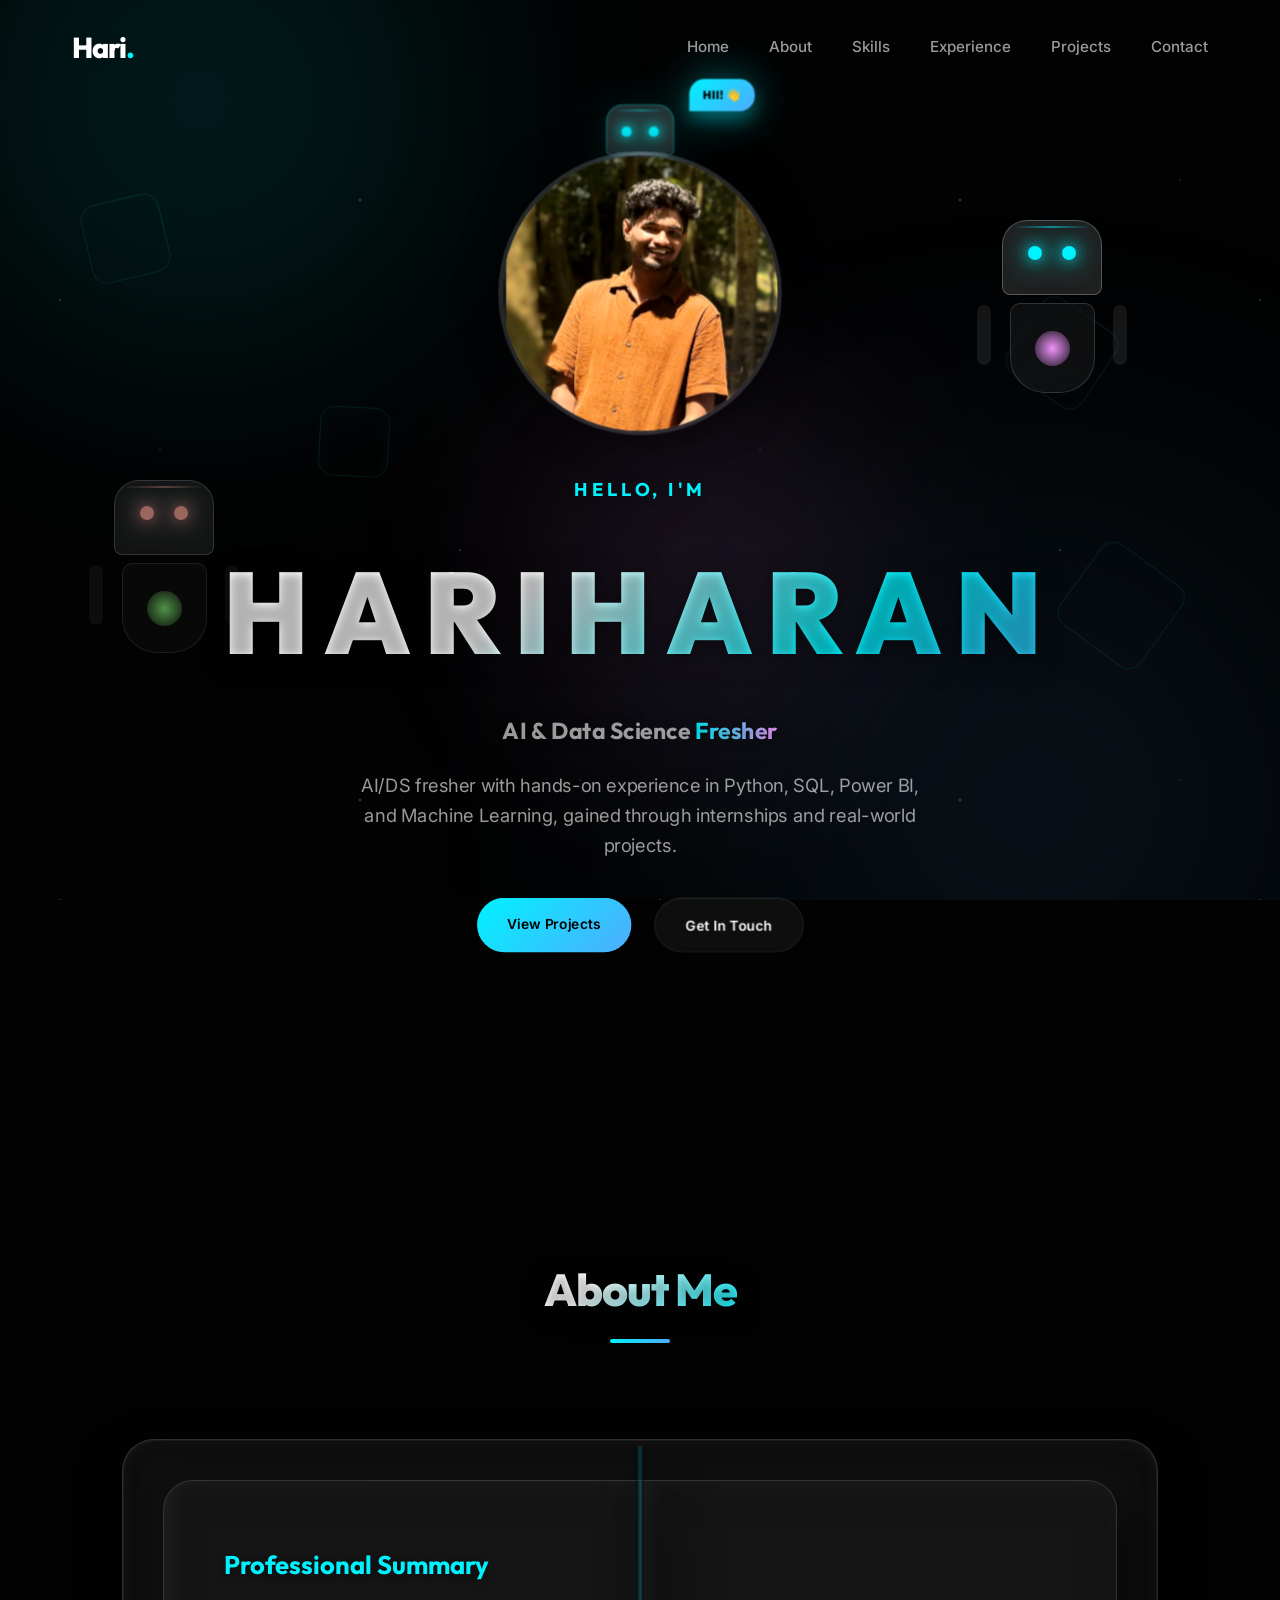
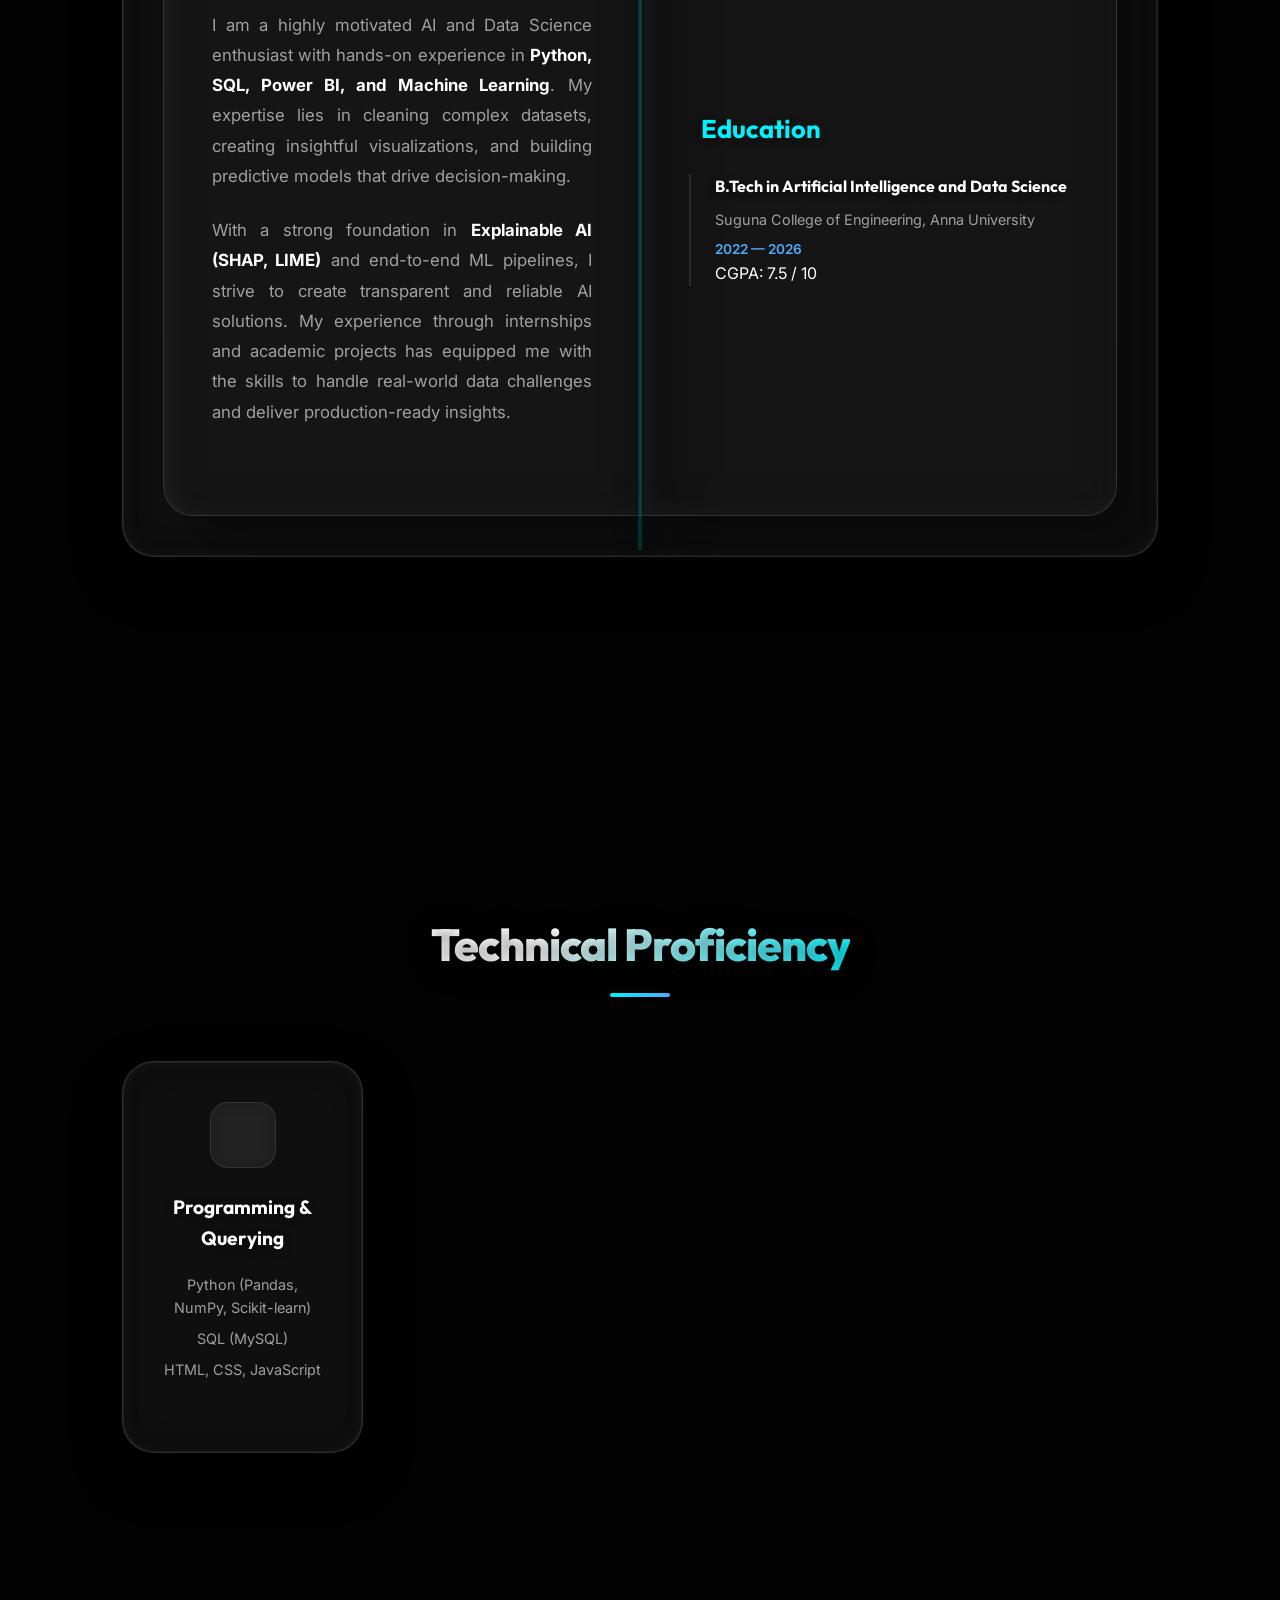
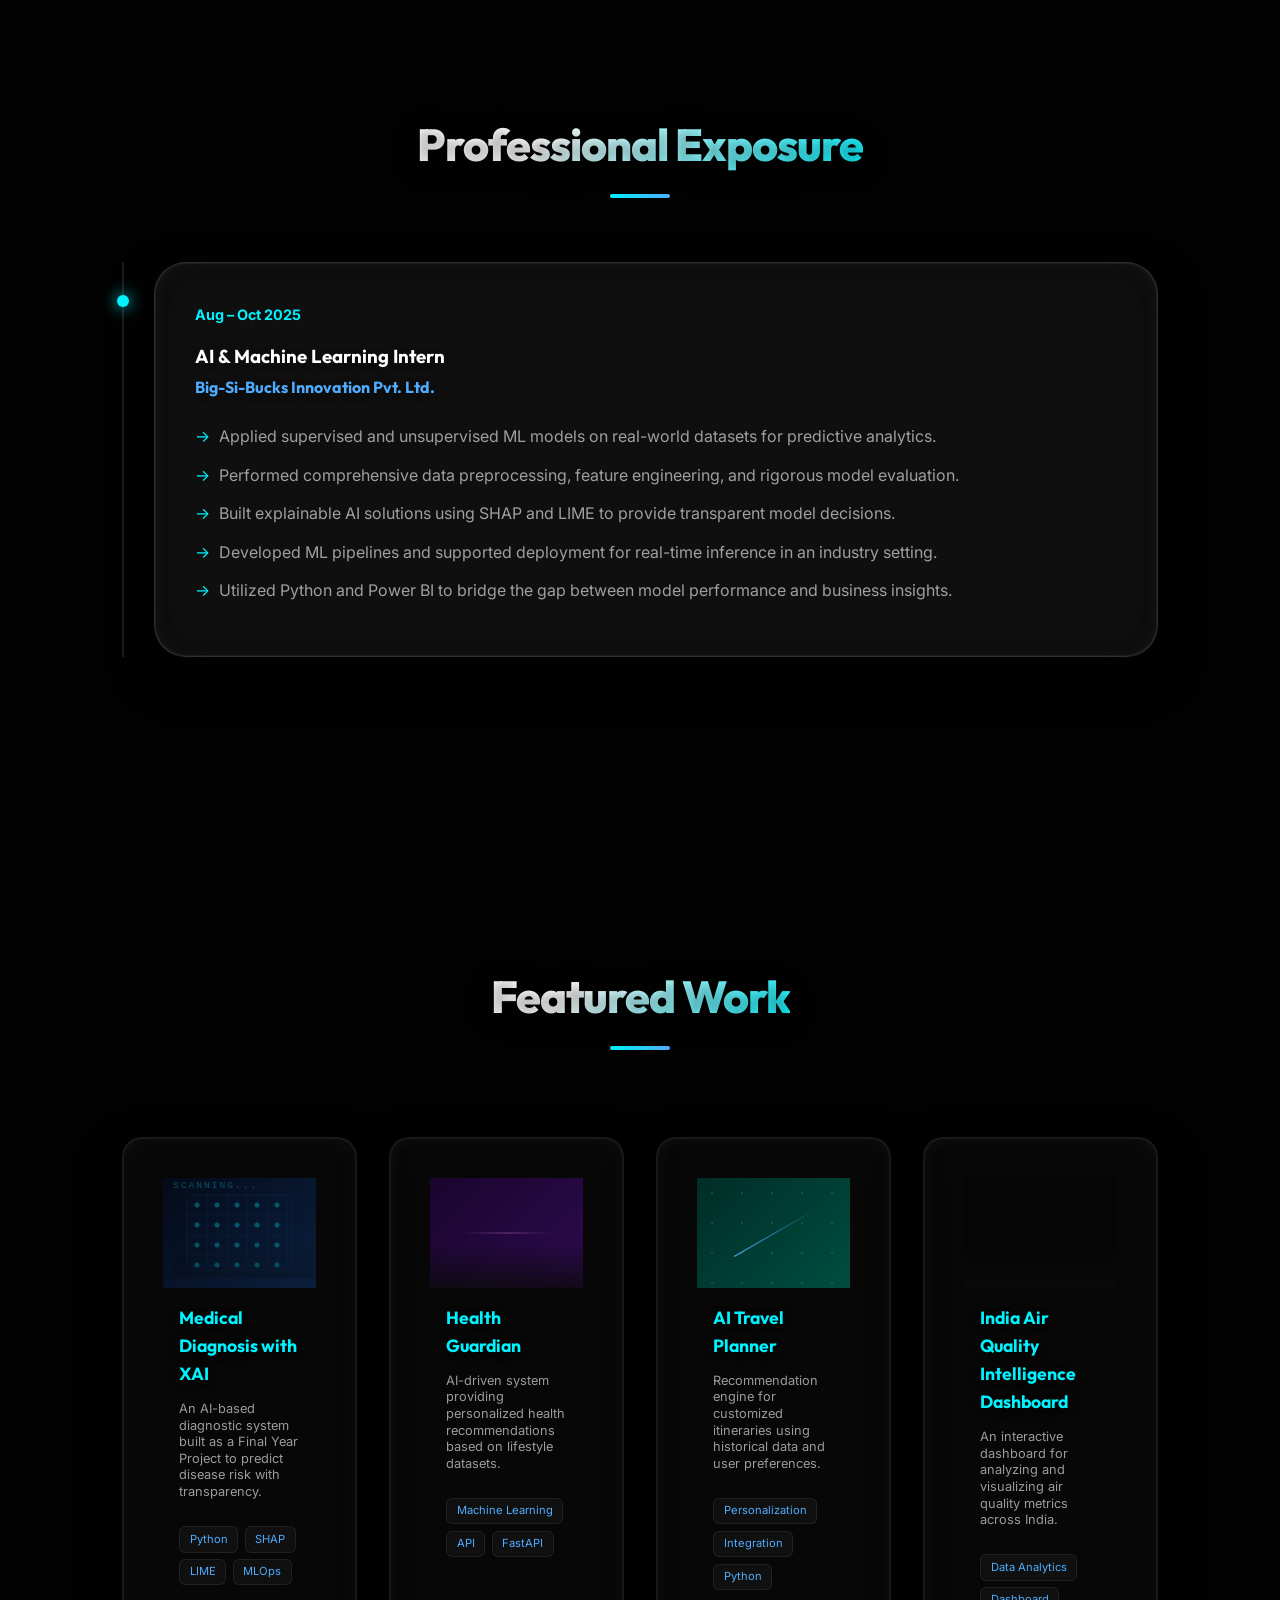
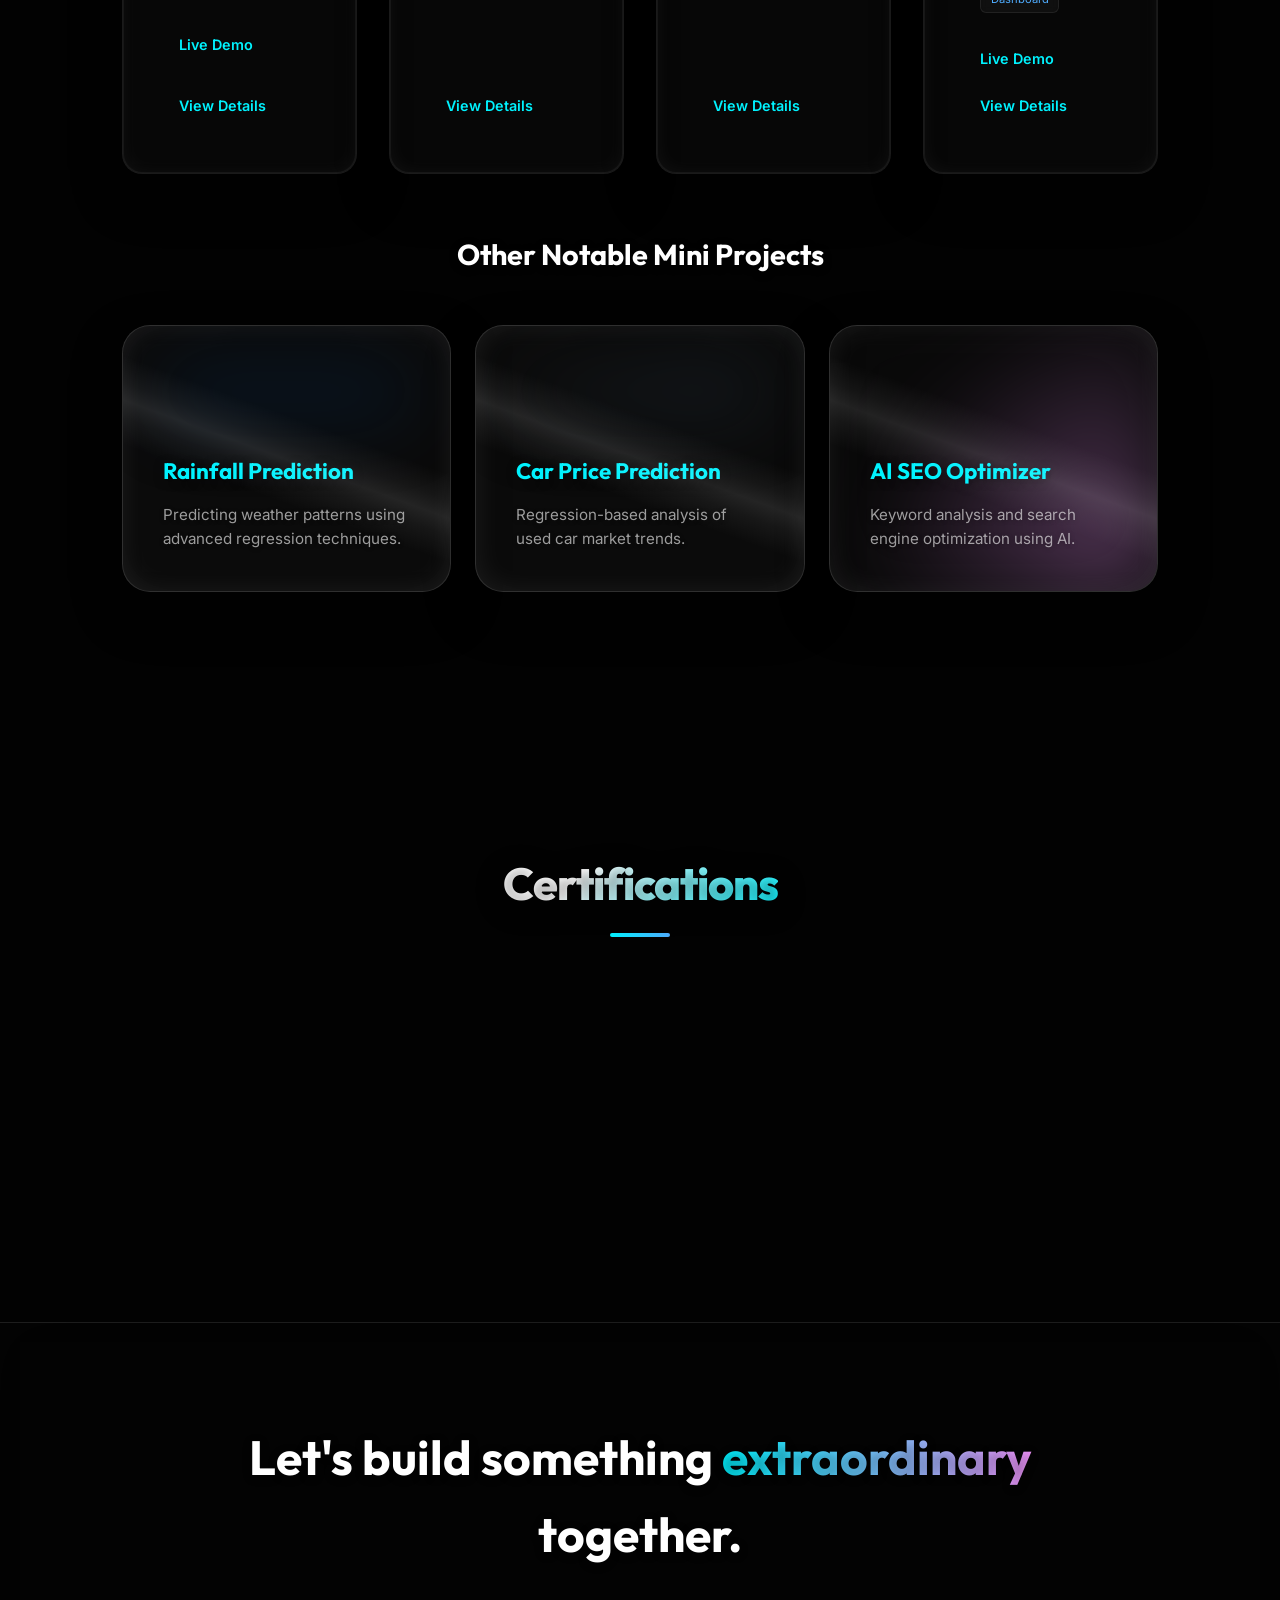
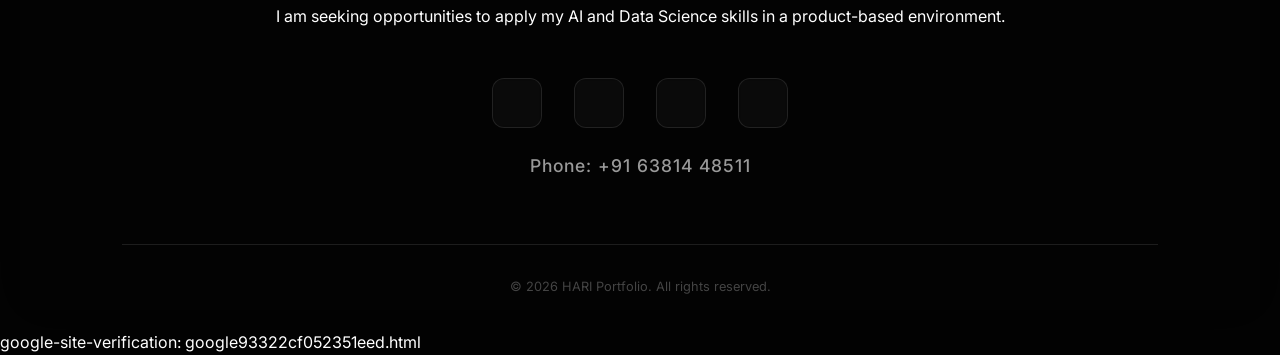
==== commit f4aeb7e7: "Merge 14e5021ecfaa60470817711b6b2fb530f4a52bfc into a61b6777b13313363f8f9173d0193cd6dbdd6d71" ====
--- a/index.html
+++ b/index.html
@@ -633,6 +633,12 @@
             </div>
         </div>
     </div>
+    <!-- Vercel Speed Insights -->
+    <script>
+        window.si = window.si || function () { (window.siq = window.siq || []).push(arguments); };
+    </script>
+    <script defer src="/_vercel/speed-insights/script.js"></script>
+
 </body>
 
 </html>
